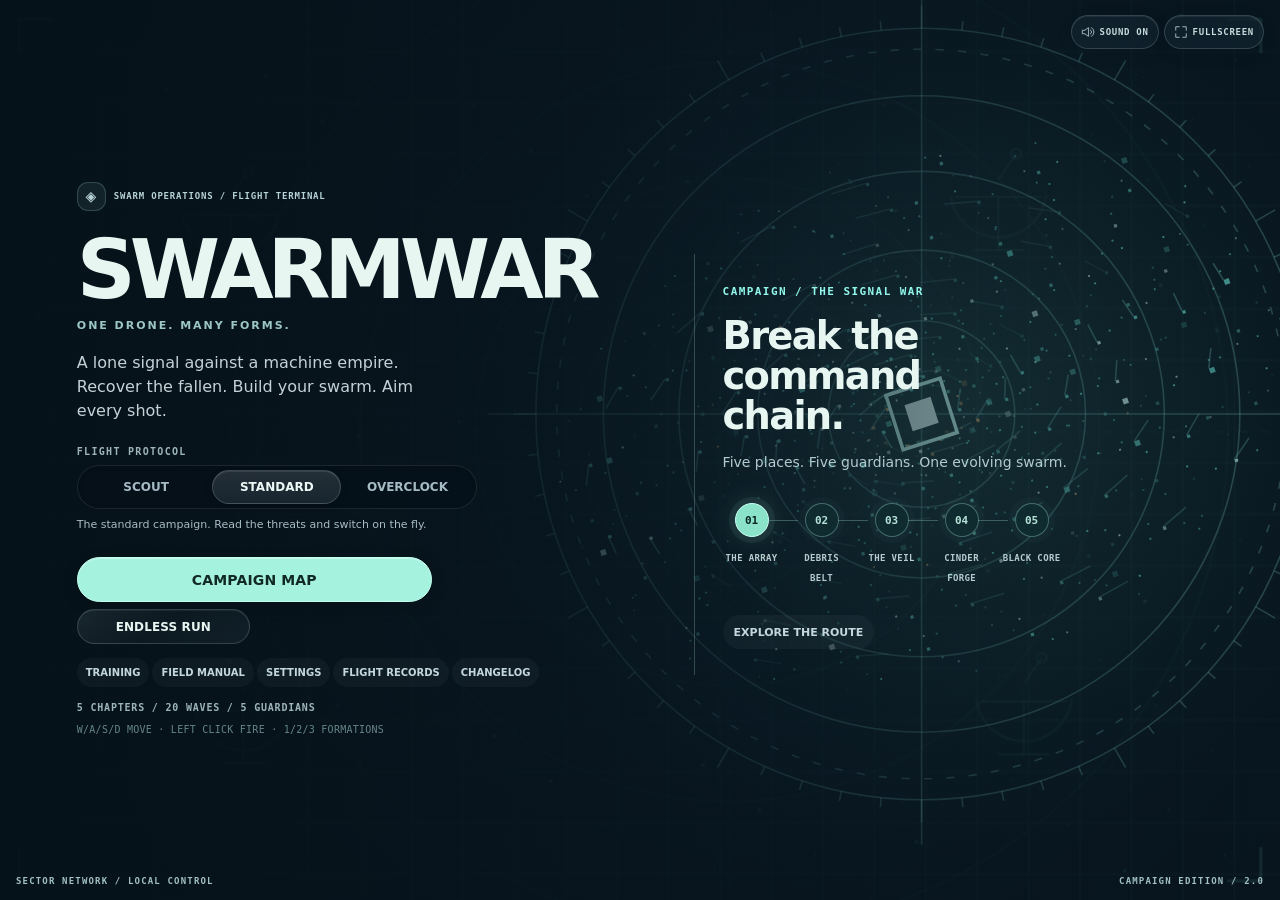
==== docs/index.html @ 571870c6 "Build The Signal War: five chapters, manual weapons, campaign map and changelog" ====
<!doctype html>
<html lang="en">
<head>
<meta charset="utf-8">
<meta name="viewport" content="width=device-width, initial-scale=1, viewport-fit=cover">
<meta name="theme-color" content="#071218">
<title>SWARMWAR</title>
<style>:root{
  color-scheme:dark;--bg:#071218;--paper:#e8f6f2;--muted:#9db5ba;--faint:#65858a;--edge:#79b7bb38;--cyan:#92f8eb;--gold:#ffd487;--salmon:#ff867f;
  --mono:ui-monospace,SFMono-Regular,Consolas,monospace;--sans:system-ui,-apple-system,sans-serif;
  --top:max(15px,env(safe-area-inset-top));--left:max(16px,env(safe-area-inset-left));--right:max(16px,env(safe-area-inset-right));--bottom:max(13px,env(safe-area-inset-bottom));
}
*{box-sizing:border-box}
html,body{width:100%;height:100%;margin:0;overflow:hidden;overscroll-behavior:none;background:var(--bg);color:var(--paper);font-family:var(--sans)}
button{font:inherit;color:inherit;cursor:pointer}
button:disabled{cursor:default}
button:focus-visible{outline:2px solid var(--gold);outline-offset:3px}
[hidden]{display:none!important}
#game{position:fixed;inset:0;isolation:isolate;overflow:hidden;background:var(--bg)}
#game:fullscreen{width:100%;height:100%}
#game:-webkit-full-screen{width:100%;height:100%}
#canvas{position:absolute;inset:0;display:block;width:100%;height:100%;touch-action:none;user-select:none}
#game[data-page="playing"] #canvas{cursor:crosshair}
.hurt{position:absolute;inset:0;pointer-events:none;opacity:0;background:radial-gradient(ellipse at center,#fb626200 43%,#f3414880 100%);mix-blend-mode:screen}
.micro{font:700 10px/1.25 var(--mono);letter-spacing:.13em;text-transform:uppercase}
.utility{position:absolute;z-index:8;right:var(--right);top:var(--top);display:flex;gap:5px}
.icon-button{min-width:34px;min-height:34px;display:flex;align-items:center;justify-content:center;gap:5px;border:1px solid var(--edge);background:#07131eea;padding:0 9px;color:#c7dcdc;font:700 9px/1 var(--mono);letter-spacing:.08em;white-space:nowrap}
.icon-button svg{width:14px;height:14px;flex:none}
.icon-button:hover{color:var(--cyan);border-color:var(--cyan);background:#1c363f}
.icon-button:active{background:#29484d}
.utility-message{position:absolute;z-index:9;top:calc(var(--top) + 43px);right:var(--right);max-width:min(320px,85vw);padding:8px 10px;border:1px solid var(--edge);background:#08161ef5;color:var(--paper);font:11px/1.4 var(--mono)}
.flight{position:absolute;inset:0;z-index:2;pointer-events:none;user-select:none}
.mission{position:absolute;top:var(--top);left:var(--left);padding:10px 15px 11px 11px;background:linear-gradient(120deg,#07131eeb 45%,#07131e95);border-left:2px solid #8ce3dcb3;min-width:186px;max-width:min(290px,64vw)}
.mission .micro{display:flex;align-items:center;gap:8px;color:#bdd5d7;white-space:nowrap}
.separator{width:4px;height:4px;background:#84d9d0;rotate:45deg;display:inline-block}
.mission time{color:var(--cyan);font-variant-numeric:tabular-nums}
.mission strong{display:block;font-size:clamp(14px,1.45vw,21px);letter-spacing:.055em;line-height:1.04;margin:5px 0 8px;font-weight:850}
.wave{display:flex;align-items:center;gap:8px;color:var(--muted);font:700 9px/1 var(--mono);letter-spacing:.08em;white-space:nowrap}
#wavePips{display:flex;gap:3px;align-items:center}
#wavePips i{height:5px;width:12px;background:#45606a}
#wavePips i:last-child{width:6px;height:6px;rotate:45deg;margin-left:2px}
#wavePips .past{background:#60aaa5}
#wavePips .now{background:#b9fff4;box-shadow:0 0 8px #9dffee90}
.hud-panel{background:#08151eef;border:1px solid #8eb7bf40;color:var(--paper)}
.boss{position:absolute;top:var(--top);left:50%;translate:-50% 0;width:min(430px,33vw);padding:8px 10px;border-top:2px solid #f9918dc8}
.boss>div:first-child{display:flex;justify-content:space-between;gap:8px;font:700 10px/1 var(--mono);letter-spacing:.10em;color:#ffc0ae;margin-bottom:7px}
.boss #bossPhase{color:#f798a5;font-size:9px;white-space:nowrap}
.meter{height:4px;background:#223b46;overflow:hidden}
.meter i{display:block;width:100%;height:100%;background:var(--cyan);transform-origin:left center}
.boss .meter i{background:linear-gradient(90deg,#ff9b91,#f85574)}
.tactical{position:absolute;left:50%;translate:-50% 0;top:calc(var(--top) + 49px);display:flex;align-items:center;gap:8px;min-height:32px;max-width:80vw;width:max-content;padding:6px 11px;border-left:2px solid var(--gold);font:11px/1.35 var(--mono);box-shadow:0 4px 16px #06101755}
.tactical .micro{font-size:9px;letter-spacing:.11em;color:var(--gold);white-space:nowrap}
.tactical strong{color:var(--gold);font-size:12px;white-space:nowrap}
.tactical span:last-child{color:#dfebeb}
.tactical.hold{border-left-color:var(--cyan)}
.tactical.hold .micro,.tactical.hold strong{color:var(--cyan)}
.tactical.evade{border-left-color:var(--salmon);background:#2e1621f5}
.tactical.evade .micro,.tactical.evade strong{color:#ffaaa4}
.announcement{position:absolute;left:50%;top:23%;translate:-50% 0;text-align:center;max-width:min(85%,640px);min-width:min(300px,80vw);text-shadow:0 2px 14px #070c16,0 2px 8px #02060a}
.announcement .micro{color:var(--cyan);margin-bottom:5px}
.announcement strong{display:block;font-weight:950;font-size:clamp(22px,4vw,52px);letter-spacing:-.045em;line-height:.93}
.announcement span{display:block;margin-top:8px;color:#d8e7e9;font:12px/1.4 var(--mono)}
.hint{position:absolute;left:50%;bottom:calc(var(--bottom) + 115px);translate:-50% 0;width:max-content;max-width:88vw;padding:6px 10px;border-left:2px solid var(--cyan);color:#d4eceb;font:11px/1.4 var(--mono);text-align:center}
.dock{position:absolute;bottom:var(--bottom);left:50%;translate:-50% 0;width:min(750px,calc(100vw - var(--left) - var(--right)));display:grid;gap:5px}
.readout{display:flex;align-items:center;gap:0;min-height:30px;background:#07141ded;border:1px solid var(--edge);backdrop-filter:blur(6px)}
.hull{flex:1;max-width:260px;padding:5px 10px;min-width:110px}
.hull>div:first-child{display:flex;justify-content:space-between;gap:8px;margin-bottom:3px}
.readout span{color:var(--muted);font:700 9px/1 var(--mono);letter-spacing:.09em}
.readout strong{color:var(--paper);font:700 12px/1 var(--mono);font-variant-numeric:tabular-nums}
.count{display:flex;align-items:center;gap:7px;border-left:1px solid var(--edge);padding:5px 10px}
.count #droneCount{color:var(--cyan)}
.support{margin-left:auto;padding:0 9px;color:#ddfa90;font:700 9px/1.2 var(--mono);letter-spacing:.07em;white-space:nowrap}
.formations{display:grid;grid-template-columns:repeat(4,minmax(0,1fr));gap:4px}
.formation{pointer-events:auto;display:grid;grid-template-columns:24px minmax(0,1fr);grid-template-rows:auto auto;position:relative;min-height:54px;column-gap:6px;padding:6px 7px;background:#0a1923f2;border:1px solid var(--edge);text-align:left;overflow:hidden}
.formation>svg{grid-row:1/3;align-self:center;width:22px;height:22px;color:#95b5b9}
.formation .formation-title{font-size:11px;font-weight:850;letter-spacing:.08em;line-height:1.15;padding-right:19px}
.formation kbd{position:absolute;right:5px;top:5px;border:1px solid currentColor;padding:1px 3px;color:var(--muted);font:700 8px/1 var(--mono)}
.formation .form-status{color:var(--muted);font:700 8px/1.15 var(--mono);letter-spacing:.08em;align-self:center}
.formation:not(:disabled):hover{background:#274044;border-color:#a4cfce}
.formation:not(:disabled):active{background:#34595b}
.formation.active{border-color:#8ff2e0;background:#143332;box-shadow:inset 0 -2px #82e2cd}
.formation.active svg,.formation.active kbd,.formation.active .form-status{color:var(--cyan)}
.formation.recommended,.formation.burst-ready{border-color:#ffcc80;background:#30271e}
.formation.recommended{box-shadow:inset 0 -2px #ffd080}
.formation.recommended svg,.formation.recommended .form-status,.formation.recommended kbd,.formation.burst-ready svg,.formation.burst-ready .form-status{color:var(--gold)}
.formation:disabled:not(.active) svg{opacity:.47}
.formation-charge{position:absolute;bottom:0;left:0;right:0;height:2px;transform-origin:left center;background:var(--gold);opacity:.7}
.screen{position:absolute;inset:0;z-index:4}
.menu{overflow:auto;padding:clamp(62px,12vh,146px) var(--right) max(56px,var(--bottom)) clamp(24px,8vw,130px);background:linear-gradient(90deg,#07131e 0%,#07131ef7 22%,#07131eaa 49%,#07131e00 78%);touch-action:pan-y}
.menu-inner{width:min(680px,94vw)}
.menu-tag{display:flex;align-items:center;gap:8px;color:var(--cyan);margin-bottom:clamp(10px,2.5vh,22px)}
.menu-tag>span:first-child{display:grid;place-items:center;width:29px;height:29px;border:1px solid #8fe4da65;font-size:18px}
.menu-title h1{margin:0 0 8px;font-size:clamp(55px,10.7vw,168px);letter-spacing:-.097em;line-height:.78;font-weight:950;color:var(--paper);text-shadow:0 3px 34px #091c22}
.menu-title p{margin:0;color:var(--cyan);font:850 clamp(11px,1.75vw,22px)/1.2 var(--mono);letter-spacing:.21em}
.menu-brief{margin:clamp(13px,3vh,28px) 0;color:#bfd2d3;font-size:clamp(13px,1.55vw,18px);line-height:1.55;max-width:390px}
.protocol{margin:0 0 clamp(12px,2vh,19px);width:min(400px,100%);color:var(--muted)}
.segmented{display:flex;gap:4px;margin:6px 0}
.segmented button{background:#0b1d28;border:1px solid var(--edge);color:var(--muted);flex:1;min-height:33px;font:700 10px/1 var(--mono);letter-spacing:.055em}
.segmented button[aria-pressed="true"]{color:var(--cyan);border-color:#8ae6d8;background:#143331}
.segmented button:hover{border-color:#8ae6d8}
.protocol p{margin:0;min-height:28px;color:#a8c3c7;font:10px/1.35 var(--mono)}
.menu-main,.menu-links,.actions{display:flex;align-items:center;gap:7px 9px;flex-wrap:wrap}
.button{display:inline-flex;align-items:center;justify-content:center;gap:7px;min-height:41px;padding:0 14px;border:1px solid #80c3ca65;background:#10232d;color:var(--paper);font:850 11px/1.15 var(--mono);letter-spacing:.08em;white-space:nowrap}
.button:hover{background:#23454d;border-color:#9df1e6}
.button:active{background:#315763}
.button.primary{background:var(--gold);border-color:var(--gold);color:#1b1a16;box-shadow:4px 4px 0 #ffcd7844}
.button.primary:hover{background:#ffe4b0}
.button.primary:active{background:#f7bb61;box-shadow:1px 1px 0 #ffcd7844}
.button.primary::after{content:'→';margin-left:8px}
.text-button{padding:6px 3px;border:0;border-bottom:1px solid #729ba050;background:none;color:#bdd3d7;font:800 10px/1.35 var(--mono);letter-spacing:.095em;white-space:nowrap}
.text-button:hover{color:var(--cyan);border-color:var(--cyan)}
.menu-links{margin-top:11px}
.menu-status{margin:clamp(13px,3vh,27px) 0 0;color:var(--muted);font:700 9px/1.2 var(--mono);letter-spacing:.12em}
.menu-credit{position:fixed;bottom:var(--bottom);left:var(--left);right:var(--right);display:flex;justify-content:space-between;gap:8px;color:#a2c1c5;pointer-events:none;font-size:9px}
.modal{display:grid;place-items:center;overflow:auto;padding:calc(var(--top) + 45px) var(--right) var(--bottom) var(--left);background:#061018b8;backdrop-filter:blur(6px);touch-action:pan-y}
.sheet{width:min(630px,100%);max-height:100%;overflow:auto;border:1px solid #79c6c76e;border-top:3px solid var(--cyan);background:linear-gradient(137deg,#142631,#091721 70%);padding:clamp(16px,3vw,33px);box-shadow:0 15px 74px #02070baa}
.sheet.compact{width:min(535px,100%)}
.sheet.wide{width:min(790px,100%)}
.sheet h2{font-size:clamp(26px,5.7vw,63px);line-height:.91;letter-spacing:-.055em;font-weight:950;margin:9px 0 11px}
.sheet p{margin:0 0 16px;color:#bfd4d7;font-size:14px;line-height:1.45}
.sheet .control-help{margin:15px 0 0;color:var(--muted);font:11px/1.5 var(--mono)}
#options .control-help{margin:12px 0 14px}
.kicker{color:var(--cyan)}
.setting-list{display:grid;gap:0}
.setting{display:flex;align-items:center;justify-content:space-between;gap:10px;padding:8px 0;border-bottom:1px solid var(--edge)}
.setting:first-child{border-top:1px solid var(--edge)}
.setting strong{display:block;font-size:13px;margin-bottom:2px}
.setting small{display:block;color:var(--muted);font-size:11px;line-height:1.35}
.toggle{min-width:53px;min-height:31px;border:1px solid var(--edge);background:#0a1923;color:var(--muted);font:800 10px/1 var(--mono);letter-spacing:.10em}
.toggle[aria-pressed="true"]{color:var(--cyan);background:#143332;border-color:#79c9ba}
.toggle:hover{border-color:var(--cyan)}
.upgrade-list{display:grid;grid-template-columns:repeat(3,minmax(0,1fr));gap:8px}
.upgrade{display:flex;flex-direction:column;align-items:flex-start;gap:8px;min-height:149px;min-width:0;background:#122631;border:1px solid #86bdc161;padding:12px;text-align:left}
.upgrade:hover{border-color:var(--gold);background:#29352f}
.upgrade .micro{color:var(--cyan);font-size:9px}
.upgrade strong{font-size:clamp(15px,2.5vw,24px);line-height:1.05;letter-spacing:-.03em}
.upgrade small{font-size:12px;line-height:1.36;color:#c8dcdf}
.upgrade kbd{margin-top:auto;border:1px solid var(--edge);padding:1px 4px;color:var(--gold);font:800 10px/1 var(--mono)}
.result{display:grid;grid-template-columns:repeat(4,minmax(0,1fr));gap:5px;margin:12px 0 17px}
.result>div{padding:8px;background:#0b1c26;border:1px solid var(--edge)}
.result span{display:block;color:var(--muted);font:700 8px/1.15 var(--mono);letter-spacing:.09em}
.result strong{display:block;color:var(--cyan);font:750 clamp(13px,2.7vw,22px)/1 var(--mono);margin-top:4px}
.record-list{display:grid;margin-bottom:15px;gap:3px}
.record-row{display:grid;grid-template-columns:.73fr 1.15fr 1fr;gap:6px;padding:7px 5px;border-bottom:1px solid var(--edge);color:#cce1e4;font:10px/1.35 var(--mono)}
.record-row:first-child{font-weight:800;color:var(--cyan);letter-spacing:.07em}
@media (max-width:920px){.utility .icon-label{display:none}.utility button{padding:0 7px}.tactical{top:calc(var(--top) + 85px)}}
@media (max-width:580px){
  :root{--top:max(7px,env(safe-area-inset-top));--left:max(7px,env(safe-area-inset-left));--right:max(7px,env(safe-area-inset-right));--bottom:max(7px,env(safe-area-inset-bottom))}
  .mission{min-width:130px;padding:6px 6px 7px 7px}.mission .micro{font-size:8px;gap:5px}.mission strong{font-size:14px;margin:3px 0 5px}.wave{font-size:8px;gap:5px}.utility{gap:3px}.icon-button{min-height:33px;min-width:31px}
  .boss{top:calc(var(--top) + 60px);width:70vw;padding:5px 6px}.boss>div:first-child{font-size:8px;margin-bottom:4px}
  .tactical{top:calc(var(--top) + 62px);padding:5px 7px;gap:4px 6px;max-width:94vw;font-size:9px;flex-wrap:wrap;justify-content:center;text-align:center}.boss:not([hidden])+.tactical{top:calc(var(--top) + 94px)}.tactical strong{font-size:10px}
  .formation{display:flex;flex-direction:column;align-items:center;text-align:center;justify-content:center;gap:3px;padding:4px 2px;min-height:55px}.formation>svg{width:15px;height:15px}.formation .formation-title{padding:0;font-size:9px;letter-spacing:.055em}.formation kbd{font-size:7px;right:2px;top:2px;padding:1px 2px}.formation .form-status{font-size:7px}
  .hint{bottom:calc(var(--bottom) + 101px);padding:5px 6px;font-size:10px}.hull{padding:4px 6px;min-width:78px}.count{padding:4px 6px;gap:4px}.readout span,.support{font-size:8px}.support{padding:0 5px}.readout strong{font-size:10px}
  .menu{padding-left:18px;background:linear-gradient(90deg,#07131ef9,#07131ec7 58%,#07131e4d)}.menu-title h1{font-size:clamp(44px,13vw,75px)}.menu-inner{width:min(94%,520px)}.menu-credit{font-size:7px}
  .upgrade-list{grid-template-columns:1fr;gap:5px}.upgrade{min-height:0;display:grid;grid-template-columns:1fr auto;gap:4px 8px;padding:7px 9px}.upgrade strong,.upgrade small{grid-column:1}.upgrade kbd{grid-column:2;grid-row:1/4;align-self:center;margin:0}
  .result{grid-template-columns:repeat(3,minmax(0,1fr))}
}
@media (max-height:530px) and (min-width:581px){
  :root{--top:max(7px,env(safe-area-inset-top));--bottom:max(6px,env(safe-area-inset-bottom))}
  .mission{padding:5px 8px}.mission strong{margin:3px 0 4px;font-size:15px}.dock{width:min(635px,86vw)}.formation{min-height:41px;padding:4px 6px}.hint{bottom:calc(var(--bottom) + 83px)}.announcement{top:27%}.tactical{top:calc(var(--top) + 49px)}
  .menu{padding-top:49px}.menu-tag{margin-bottom:9px}.menu-title h1{font-size:clamp(45px,11vw,97px)}.menu-brief{margin:9px 0;font-size:13px;max-width:420px}.menu-status{margin-top:8px}.protocol{margin-bottom:6px}.protocol p{min-height:15px}.menu-links{margin-top:7px}
}
@media (prefers-reduced-motion:reduce){.icon-button,.button,.text-button{transition:none}}

#draftBack{margin-top:11px}

.checkpoint{color:var(--cyan);border-color:#8ff2e0;background:#143332}.saved-status{margin-top:5px;color:var(--cyan)}

.badges-title{color:var(--cyan);font:850 11px/1.2 var(--mono);letter-spacing:.12em;margin:8px 0 7px}
.badge-list{display:grid;grid-template-columns:repeat(2,minmax(0,1fr));gap:4px;margin-bottom:15px}
.badge{display:grid;grid-template-columns:16px 1fr;align-items:start;gap:2px 6px;padding:6px 7px;border:1px solid var(--edge);background:#0c1b24}
.badge strong{color:#d3e2e2;font-size:11px;line-height:1.2}
.badge small{grid-column:2;color:#9ab6bd;font-size:9px;line-height:1.25}
.badge .mark{color:#63848b;font:11px/1.2 var(--mono)}
.badge.earned-badge{border-color:#d2aa66;background:#2a251b}
.badge.earned-badge .mark,.badge.earned-badge strong,.sheet .earned{color:var(--gold)}
.sheet .earned{font:800 10px/1.5 var(--mono);letter-spacing:.07em}

.chain{color:var(--gold);font:800 10px/1 var(--mono);font-style:normal;min-width:17px}
.quick-controls{margin:5px 0 0;color:var(--faint);font:750 9px/1.2 var(--mono);letter-spacing:.08em}
.sheet .debrief-note{padding:7px 9px;border-left:2px solid var(--gold);color:#e8d6b2;background:#342b226b;font-size:12px}
@media(min-width:1800px){
  .mission{min-width:228px}.mission .micro,.wave{font-size:11px}.tactical{font-size:13px;min-height:37px}.tactical strong{font-size:14px}
  .dock{width:min(870px,56vw)}.formation{min-height:63px}.formation .formation-title{font-size:13px}.formation .form-status{font-size:9px}
  .readout{min-height:36px}.readout span{font-size:10px}.readout strong{font-size:14px}
}
@media(pointer:coarse){.quick-controls{display:none}}
@media(max-width:355px){.support{display:none}.count{padding-inline:5px}.formation .formation-title{font-size:8px}}

.wave-track{height:2px;background:#24444b;margin-top:7px}.wave-track i{display:block;height:100%;width:100%;background:#82e3d0;transform-origin:left center}
.manual-tabs{max-width:435px;margin:0 0 10px}
.manual-list{display:grid;grid-template-columns:repeat(2,minmax(0,1fr));gap:5px;margin:0 0 14px}
.manual-card{display:grid;grid-template-columns:32px minmax(0,1fr);gap:3px 7px;padding:9px;background:#0b1b24;border:1px solid var(--edge)}
.manual-card svg{grid-row:1/3;width:28px;height:28px;align-self:start;color:var(--cyan)}
.manual-card strong{color:#e4f1ed;font-size:12px;line-height:1.15}
.manual-card p{grid-column:2;color:#aebfc5;font-size:11px;margin:0;line-height:1.42}
.manual-card kbd{color:var(--gold);margin-left:5px;font:800 9px/1 var(--mono)}
@media(max-width:460px){.manual-list{grid-template-columns:1fr}.manual-card{padding:6px 7px}}

.binding-list{display:grid;grid-template-columns:repeat(2,minmax(0,1fr));gap:5px;margin-bottom:9px}
.binding{display:flex;align-items:center;justify-content:space-between;gap:8px;padding:6px 7px;border:1px solid var(--edge);background:#0b1a23}
.binding span{font-size:11px;font-weight:700;color:#c3d6da}
.binding button{min-height:30px;min-width:34px;padding:2px 4px;background:#143332;border:1px solid #81dbcd87;color:var(--cyan);font:800 9px/1 var(--mono)}
.binding button:hover,.binding button.listening{border-color:var(--gold);color:var(--gold)}
.binding-status{min-height:29px;color:var(--gold);font:11px/1.4 var(--mono);margin:0 0 7px}
.sheet p.key-help{font-size:12px;margin-bottom:8px}

.sheet .rush-record{color:#b9d5d6;font:10px/1.4 var(--mono);margin:0 0 13px}

/* Combat chrome stays at the edges; the field is the primary view. */
#game[data-page="playing"] .utility{gap:3px}
#game[data-page="playing"] .utility .icon-label,#game[data-page="playing"] #sound{display:none}
#game[data-page="playing"] .icon-button{min-height:29px;min-width:29px;padding:0 6px;background:#07131e80;border-color:#79b7bb29}
.flight .mission{display:flex;align-items:center;gap:9px;min-width:0;max-width:calc(100vw - 110px);padding:0;border:0;background:none}
.flight .mission strong,.flight #operation,.flight .separator,.flight .wave-track{display:none}
.flight .mission .micro{font-size:10px;color:#bfd9d8}
.flight .wave{font-size:9px;letter-spacing:.06em}
.flight .readout{position:absolute;left:var(--left);top:calc(var(--top) + 23px);min-height:0;gap:7px;padding:0;border:0;background:none;backdrop-filter:none}
.flight .hull{min-width:96px;max-width:96px;padding:0}
.flight .hull>div:first-child{gap:7px;margin-bottom:3px}
.flight .hull .meter{height:3px}
.flight .readout span{font-size:8px}
.flight .readout strong{font-size:10px}
.flight .count{padding:0;border:0;gap:5px}
.flight .score,.flight .support{display:none}
.flight .dock{width:min(420px,calc(100vw - 20px));gap:0}
.flight .formations{gap:4px}
.flight .formation{min-height:33px;display:flex;flex-direction:row;align-items:center;justify-content:center;gap:5px;padding:5px 6px;border-color:#79b7bb42;background:#081720a8;box-shadow:none}
.flight .formation>svg{width:16px;height:16px;flex:none}
.flight .formation .formation-title{font-size:10px;letter-spacing:.025em;line-height:1;padding:0}
.flight .formation kbd{position:static;padding:0;border:0;font-size:9px;line-height:1;color:#abc8c6}
.flight .formation .form-status{position:absolute;width:1px;height:1px;padding:0;overflow:hidden;clip-path:inset(50%);white-space:nowrap}
.flight .formation.active{border-color:#a5ffee;background:#153a36b8}
.flight .formation.recommended{border-color:var(--gold);background:#35291cc2}
.flight .boss{top:var(--top);width:min(270px,30vw);padding:5px 7px;background:#09131c9e}
.flight .boss>div:first-child{font-size:9px;margin-bottom:4px}
.flight .boss #bossPhase{display:none}
.flight .tactical{top:auto;bottom:calc(var(--bottom) + 43px);min-height:25px;max-width:92vw;padding:4px 7px;gap:6px;flex-wrap:nowrap;font-size:10px;background:#08151ed9}
.flight .tactical .micro{display:none}
.flight .tactical strong{font-size:10px}
.flight .tactical span:last-child{overflow:hidden;text-overflow:ellipsis;white-space:nowrap}
.flight .tactical.hold{display:none}
.flight .announcement{top:calc(var(--top) + 65px);min-width:0;width:max-content;max-width:86vw}
.flight .announcement .micro{font-size:9px;margin-bottom:3px}
.flight .announcement strong{font-size:clamp(17px,2vw,24px);letter-spacing:.015em}
.flight .announcement span{font-size:11px;margin-top:5px;max-width:360px}
.flight .hint{bottom:calc(var(--bottom) + 43px);padding:4px 7px;font-size:10px;background:#08151ed9;max-width:92vw}
@media(max-width:580px){
  .flight .formation{min-height:39px;padding:4px 3px;gap:4px}
  .flight .formation .formation-title{font-size:9px}
  .flight .formation>svg{width:13px;height:13px}
  .flight .formation kbd{font-size:8px}
  .flight .boss{top:calc(var(--top) + 23px);left:auto;right:var(--right);translate:0 0;width:40vw}
  .flight .boss>div:first-child{font-size:8px}
  .flight .tactical,.flight .hint{bottom:calc(var(--bottom) + 48px)}
}
@media(pointer:coarse){.flight .formation{min-height:44px}.flight .tactical,.flight .hint{bottom:calc(var(--bottom) + 52px)}}

.count #fabrication{display:block;font:9px var(--mono);letter-spacing:.04em;color:var(--dim);margin-top:1px}
.build-summary{color:var(--cyan);line-height:1.7;max-width:760px;font-size:10px}
.mission .wave{max-width:360px}

#rerollDraft{font-size:10px;padding:9px 12px;margin-top:9px;margin-right:12px}

/* iOS-inspired treatment of the existing game controls. All geometry remains local. */
:root{--glass:linear-gradient(145deg,#c6e2ed19,#c3dbe909 48%,#9fc2d412);--glass-edge:#d0eaf32e}
.icon-button,.utility-message,.button,.text-button,.flight .formation,.flight .tactical,.flight .hint{border-radius:999px}
.icon-button{border-color:var(--glass-edge);background:#1828338f;backdrop-filter:blur(20px) saturate(1.5);box-shadow:inset 0 1px #ffffff12,0 4px 18px #00000014}
.menu-inner{padding:30px 32px;width:min(640px,94vw);border:1px solid var(--glass-edge);border-radius:34px;background:linear-gradient(140deg,#1c303ec9,#101e2b9e);backdrop-filter:blur(28px) saturate(1.3);box-shadow:inset 0 1px #ffffff16,0 24px 70px #00000027}
.menu-tag{font-size:9px;letter-spacing:.09em;margin-bottom:25px;color:#b7d3d8}
.menu-tag>span:first-child{border-radius:11px;background:#b5fff012;border-color:#b5fff02e}
.menu-title h1{font-size:clamp(44px,7.1vw,91px);letter-spacing:-.075em;font-weight:850;line-height:.95;text-shadow:none}
.menu-title p{font:600 11px/1.5 var(--sans);letter-spacing:.18em;margin-top:9px;color:#9cc7c5}
.menu-brief{font-size:15px;line-height:1.5;margin:21px 0;color:#c4d2d8;max-width:405px}
.segmented{padding:4px;gap:2px;border:1px solid #e2eff018;border-radius:999px;background:#060e186e;box-shadow:inset 0 1px 4px #00000022}
.segmented button{min-height:34px;border-radius:999px;border:1px solid transparent;background:transparent;font:600 12px var(--sans);letter-spacing:0;color:#a6bbc5}
.segmented button[aria-pressed="true"]{background:linear-gradient(#daeaf225,#c1d9e91a);color:#edf7f6;border-color:#d5eef52e;box-shadow:inset 0 1px #ffffff17,0 2px 7px #00000030}
.protocol p{font:11px/1.5 var(--sans);color:#a8bcc4;margin-top:8px}
.button{font:650 12px var(--sans);letter-spacing:.01em;min-height:43px;border-color:var(--glass-edge);background:var(--glass);box-shadow:inset 0 1px #ffffff10;transition:background .15s,transform .15s}
.button:hover{background:#d5edf327;border-color:#e4faff65}
.button.primary,.button.checkpoint{background:#a5f2df;border-color:#c2ffef;color:#102923;box-shadow:inset 0 1px #ffffff59,0 4px 16px #020a122b}
.button.primary:hover,.button.checkpoint:hover{background:#c7fff0}
.button.primary:active{background:#8ad4c1;box-shadow:inset 0 1px #ffffff19;transform:scale(.98)}
.text-button{border:0;font:600 11px var(--sans);letter-spacing:0;min-height:34px;padding:7px 11px;color:#c4d7dd;background:#d4edee09}
.text-button:hover{background:#d7e7ef1a;color:#edfffb}
.menu-links{gap:4px;margin-top:14px}.menu-status{font-size:8px;letter-spacing:.08em;margin-top:22px}.quick-controls{font-size:8px;font-weight:500;letter-spacing:.025em;margin-top:8px}
.modal{background:#03091275;backdrop-filter:blur(9px) saturate(.85)}
.sheet{border:1px solid #d1e9f43b;border-radius:30px;background:linear-gradient(143deg,#263d4ae6,#122331e8 62%,#172737eb);backdrop-filter:blur(32px) saturate(1.4);box-shadow:inset 0 1px #ffffff18,0 25px 85px #00000050;padding:29px}
.sheet::before{content:'';display:block;width:34px;height:4px;border-radius:99px;background:#d9ecf137;margin:-13px auto 20px}
.sheet h2{font-size:clamp(26px,4vw,40px);font-weight:760;line-height:1.06;letter-spacing:-.045em;margin:12px 0}
.sheet p{color:#bdcdd4;font-size:13px;line-height:1.5}
.sheet .kicker{font:600 10px var(--sans);letter-spacing:.08em;color:#a4c5cd}
.setting-list{border:1px solid #ddf0f017;border-radius:19px;background:#e5f1ff06;overflow:hidden;padding:0 14px;margin:19px 0}
.setting,.setting:first-child{padding:13px 0;border-top:0;border-bottom:1px solid #d8e9f017}.setting:last-child{border-bottom:0}
.setting strong{font-size:14px;font-weight:600;margin-bottom:3px}.setting small{font-size:11px;max-width:310px;color:#a7bec9}
.toggle{position:relative;flex:none;min-width:49px;min-height:29px;border:1px solid #eef7ff16;border-radius:99px;background:#7489974a;font-size:0;box-shadow:inset 0 1px 4px #0000001a}
.toggle::after{content:'';position:absolute;width:23px;height:23px;border-radius:50%;left:2px;top:2px;background:#f1f7fa;box-shadow:0 2px 4px #00000035;transition:transform .18s}
.toggle[aria-pressed="true"]{background:#74ceb5;border-color:#b5ffde38}.toggle[aria-pressed="true"]::after{transform:translateX(20px)}
.upgrade-list{gap:10px;margin:20px 0 12px}
.upgrade{border-radius:21px;border-color:#dbedf432;background:linear-gradient(145deg,#daeaf117,#bed9ee07);padding:17px;gap:11px;min-height:210px;box-shadow:inset 0 1px #ffffff0b;transition:background .15s,transform .15s}
.upgrade:hover{background:#c2ffe51a;border-color:#9df5d885;transform:translateY(-2px)}
.upgrade strong{font-size:23px;line-height:1.08;letter-spacing:-.035em;font-weight:720}.upgrade small{font-size:12px;line-height:1.5;color:#bacfd8}
.upgrade .micro{font-size:9px;letter-spacing:.04em;font-weight:550;color:#9cd1c7}
.upgrade kbd{border-radius:99px;padding:5px 9px;font:650 10px var(--sans);letter-spacing:0;color:#c0f6e5;background:#a6ffdb0b;border-color:#a6ffdb28}
.upgrade .module-icon{display:grid;place-items:center;width:38px;height:38px;border-radius:13px;background:#aaf6e010;color:#b4f7e9;border:1px solid #d0ffef1c}
.upgrade .module-icon svg{width:26px;height:26px}
.sheet .build-summary{font:11px/1.7 var(--sans);letter-spacing:0;text-transform:none;color:#94b5c1}
.result>div,.badge,.binding{border-radius:13px;border-color:#d7eff31a;background:#d7eff307}
.record-row{border-color:#d9e8ec18}.binding button{border-radius:9px}.meter,.meter i{border-radius:99px}
.flight .dock{padding:4px;border:1px solid #d8f3f32c;border-radius:999px;background:#12233080;backdrop-filter:blur(22px) saturate(1.5);box-shadow:inset 0 1px #ffffff14,0 5px 20px #00000020}
.flight .formation{border:1px solid transparent;background:transparent;min-height:33px;padding:5px 7px;transition:background .12s}
.flight .formation.active{background:linear-gradient(#aaffdf31,#9ff9df1b);border-color:#b9ffe140;box-shadow:inset 0 1px #ffffff18}
.flight .formation.recommended{border-color:#ffdd9160;background:#c0913d29}
.flight .tactical,.flight .hint{background:#172733c9;border:1px solid #c2dce72d;backdrop-filter:blur(18px);padding:6px 10px;bottom:calc(var(--bottom) + 53px)}
.flight .tactical.evade{border-color:#ff9f9373;background:#40252ad9}
.flight .boss{border-radius:13px;border:1px solid #ffb4af34;background:#281e2b9e}
.flight .mission .micro{flex:none}.flight .wave{min-width:0}.flight #objective{overflow:hidden;text-overflow:ellipsis;white-space:nowrap}
.count #fabrication{font-size:8px;color:var(--muted);margin:0}
@media(max-width:580px){
 .menu{padding:55px 12px 28px}.menu-inner{padding:24px 20px;width:100%;border-radius:28px}.menu-tag{margin-bottom:20px;font-size:8px}.menu-title h1{font-size:clamp(40px,11vw,62px)}.menu-brief{font-size:13px;margin:17px 0}.menu-main{gap:7px}.menu-main .button{font-size:11px;padding:0 12px}.menu-status{margin-top:17px}.quick-controls{font-size:7px}.menu-links .text-button{padding:5px 8px;font-size:10px}
 .sheet{border-radius:26px;padding:22px 19px}.sheet h2{font-size:29px}.upgrade-list{margin:15px 0 10px}.upgrade{min-height:0;padding:13px;grid-template-columns:36px 1fr auto;gap:4px 10px}.upgrade .module-icon{grid-column:1;grid-row:1/4;width:33px;height:33px;border-radius:11px;align-self:center}.upgrade .module-icon svg{width:22px;height:22px}.upgrade .micro,.upgrade strong,.upgrade small{grid-column:2}.upgrade strong{font-size:19px}.upgrade small{font-size:11px}.upgrade kbd{grid-column:3;grid-row:1/4;padding:5px 7px;font-size:8px}.sheet .build-summary{font-size:10px}
 .flight .dock{width:min(410px,calc(100vw - 14px))}.flight .formation{min-height:37px;padding:4px 3px}.flight .tactical,.flight .hint{bottom:calc(var(--bottom) + 57px)}
}
@media(max-height:600px){.menu-inner{padding:19px 25px}.menu-tag{margin-bottom:12px}.menu-title h1{font-size:60px}.menu-brief{margin:12px 0;font-size:13px}.menu-status{margin-top:12px}.menu-links{margin-top:8px}.sheet{padding:23px}.sheet h2{font-size:30px}.upgrade{min-height:170px;padding:13px;gap:7px}.upgrade .module-icon{width:30px;height:30px}}
@media(prefers-reduced-motion:reduce){.upgrade,.button,.toggle::after{transition:none}.upgrade:hover{transform:none}}

#draftTitle:focus{outline:none}
.flight .formation{white-space:nowrap}

.menu{display:flex;flex-direction:column;align-items:flex-start;justify-content:safe center;padding-top:56px;padding-bottom:38px}
@media(max-width:580px){.menu{padding-top:55px;padding-bottom:28px}}

/* Campaign edition: fullscreen chart and compact, legible flight controls. */
.button.primary::after{content:none}
.menu{display:grid;grid-template-columns:minmax(390px,540px) minmax(300px,1fr);gap:clamp(30px,6vw,100px);align-items:center;padding:65px clamp(24px,6vw,100px) 45px;background:linear-gradient(90deg,#061219ef,#07131eaa 58%,#07131e40)}
.menu-inner{width:100%;border:0;border-radius:0;padding:0;background:none;backdrop-filter:none;box-shadow:none}
.menu-title h1{font-size:clamp(52px,7.1vw,102px);font-weight:900}.menu-tag{margin-bottom:25px}.menu-brief{max-width:370px;font-size:16px}
.menu-main #campaign{min-width:220px;min-height:49px;font-size:14px}.menu-main{max-width:450px}.menu-links{max-width:460px;gap:6px}.menu-status,.quick-controls{font-size:10px;line-height:1.5}
.campaign-teaser{max-width:470px;align-self:center;padding:26px 0 26px 28px;border-left:1px solid #bcf4e739}.campaign-teaser>.micro{font-size:11px;color:var(--cyan)}.campaign-teaser h2{font-size:clamp(27px,3vw,44px);letter-spacing:-.045em;margin:17px 0 12px;max-width:330px;line-height:1.05}.campaign-teaser p{color:#b2cbd0;font-size:14px;line-height:1.6}
.mini-route{display:flex;gap:12px;align-items:flex-start;margin:30px 0}.mini-route .route-node{position:static;translate:0;width:58px;flex:none}.mini-route .node-name{font-size:9px;line-height:1.5}.mini-route .node-mark{width:34px;height:34px;font-size:11px}.mini-route .route-node::after{content:'';position:absolute;height:1px;width:30px;left:45px;top:17px;background:#80b6ad65}.mini-route .route-node:last-child::after{display:none}
.map-screen{overflow:auto;padding:65px clamp(20px,5vw,80px) 30px;background:linear-gradient(135deg,#07151bef,#08131eed);touch-action:pan-y}.map-header{display:flex;justify-content:space-between;align-items:center;gap:20px;max-width:1250px;margin:auto}.map-header h2{font-size:clamp(28px,4vw,52px);letter-spacing:-.055em;line-height:1;margin:12px 0 20px}.map-header .micro{font-size:11px;color:var(--cyan)}.map-layout{display:grid;grid-template-columns:minmax(360px,1.35fr) minmax(300px,1fr);gap:35px;max-width:1250px;margin:0 auto;align-items:center}.route-chart{position:relative;aspect-ratio:600/460;min-width:0;background:radial-gradient(ellipse at center,#71c6ba0c,transparent 66%)}.route-chart>svg{position:absolute;width:100%;height:100%;fill:none;stroke:#87d3c052;stroke-width:1;stroke-dasharray:5 7}.route-node{position:absolute;translate:-50% -50%;border:0;background:none;color:#b6cdd0;padding:0;width:115px;text-align:center;cursor:pointer}.node-mark{display:grid;place-items:center;width:50px;height:50px;border:1px solid #a8f3e455;border-radius:50%;background:#102b30;color:#b6e2d9;margin:0 auto 9px;font:600 14px var(--mono);box-shadow:0 0 0 6px #9cebdd06;transition:background .15s,border-color .15s}.node-name{font:600 11px/1.4 var(--mono);letter-spacing:.04em}.route-node:hover .node-mark,.route-node.selected .node-mark{background:#8ae2c9;border-color:#c9fff1;color:#0a2421;box-shadow:0 0 0 6px #aaffdc12,0 0 30px #94f5d62b}.route-node.completed .node-mark{border-style:dashed}.route-node.completed .node-name{color:#a2f4cd}.map-legend{position:absolute;bottom:0;left:0;color:#83a6ab;font:11px/1.6 var(--mono)}
.chapter-intel{padding:23px 0 23px 26px;border-left:1px solid #9bf0d548}.chapter-intel>.micro{color:#9ce4d5;font-size:11px}.chapter-intel h3{font-size:clamp(26px,3vw,39px);letter-spacing:-.04em;margin:12px 0}.chapter-intel>p{font-size:14px;color:#acc3c9;line-height:1.55;margin:12px 0}.chapter-rules{font-size:13px;line-height:1.65;color:#e0eee9;border-top:1px solid #d1f6ec1c;padding-top:14px}.chapter-phases{list-style:none;padding:0;margin:19px 0;font:11px/1.75 var(--mono);color:#9ab4bd}.chapter-phases li{padding:4px 0;border-bottom:1px solid #b8f5ea12}.chapter-phases li:last-child{color:#ffbeae}#mapStatus{font-size:12px;color:#8caab2}.chapter-intel .actions{margin-top:19px}.chapter-intel .button:disabled{opacity:.4}.release-list article{padding:0 0 20px;margin:0 0 22px;border-bottom:1px solid #d1f1ed25}.release-list h3{font-size:23px;letter-spacing:-.03em;margin:22px 0 5px}.release-list article>span{color:var(--cyan);font:11px var(--mono)}.release-list ul{padding-left:18px;color:#bdd0d6;font-size:14px;line-height:1.65}.release-list li{margin:9px 0}
.flight .dock{width:min(510px,calc(100vw - 20px));border-radius:23px;padding:4px}.flight .formation{display:grid;grid-template-columns:16px 1fr auto;grid-template-rows:16px 11px;gap:1px 4px;min-height:42px;border-radius:18px;padding:5px 8px}.flight .formation>svg{grid-row:1;grid-column:1;width:14px;height:14px}.flight .formation-title{grid-column:2;grid-row:1}.flight .formation kbd{grid-row:1;grid-column:3;font-size:8px}.flight .formation .form-status{position:static;width:auto;height:auto;clip-path:none;overflow:hidden;grid-column:1/4;grid-row:2;font-size:8px;line-height:1.1;text-align:center}.flight .formation.locked{opacity:.5}.flight .formation.active .form-status{color:#b5ffe8}.flight .formation.recommended .form-status{color:var(--gold)}.flight .hint,.flight .tactical{bottom:calc(var(--bottom) + 66px)}
.flight .mission{max-width:calc(100vw - 100px);gap:9px;flex-wrap:wrap;row-gap:3px}.flight .mission strong{display:block;font:600 10px/1 var(--mono);letter-spacing:.05em;order:2;margin:0;color:#8fb5b9}.flight .wave{font-size:10px}.flight .readout strong{font-size:12px}.flight .hull{min-width:108px;max-width:108px}.flight .readout{top:calc(var(--top) + 29px)}
#game[data-hull="critical"] #hullNumber{color:#ffab94}#game[data-hull="critical"] .hull .meter{height:4px;background:#613831}.death-cause{font:600 13px/1.5 var(--mono)!important;color:#ffc398!important;padding:9px 12px;border-left:2px solid #ffb58f;background:#ffb58f0a}.debrief-note{font-size:14px!important}.result>div:first-child,.result>div:nth-child(2){background:#bbffee0d}.upgrade .upgrade-effect{font:650 13px/1.5 var(--sans);font-style:normal;color:#e8f7ed}.upgrade small:empty{display:none}.upgrade small{color:#93b1be}.upgrade .module-icon{width:29px;height:29px}.upgrade{min-height:220px}.upgrade .upgrade-effect{flex:1}.sheet .control-help{font-size:12px;line-height:1.6}
@media(max-width:900px){.menu{grid-template-columns:1fr;max-width:none;padding:64px 30px 45px}.menu-inner{max-width:560px}.campaign-teaser{display:none}.map-layout{grid-template-columns:1fr 1fr;gap:15px}.route-chart{min-width:0}.chapter-intel{padding-left:17px}.map-screen{padding-left:20px;padding-right:20px}.node-name{font-size:10px}.node-mark{width:40px;height:40px}.route-node{width:90px}.map-legend{display:none}}
@media(max-width:620px){.map-layout{grid-template-columns:1fr}.route-chart{width:100%;max-width:550px;aspect-ratio:600/330;margin-top:20px}.route-chart>svg{display:none}.route-node{width:72px}.node-name{font-size:9px}.node-mark{width:32px;height:32px;font-size:10px;margin-bottom:5px}.chapter-intel{border-left:0;border-top:1px solid #a6ebd83b;padding:23px 0}.map-header h2{font-size:28px}.map-header .button{min-height:36px}.map-screen{padding-top:62px}.chapter-phases{font-size:12px}.flight .formation{grid-template-columns:12px 1fr auto;padding:5px 3px;gap:1px 2px}.flight .formation .formation-title{font-size:9px}.flight .formation .form-status{font-size:7px}.flight .formation>svg{width:11px}.flight .formation kbd{font-size:7px}.flight .mission strong{display:none}.flight .wave{font-size:8px}.flight .readout{top:calc(var(--top) + 23px)}.flight .readout strong{font-size:11px}.flight .hull{min-width:104px;max-width:104px}.flight .tactical,.flight .hint{bottom:calc(var(--bottom) + 66px)}.upgrade .upgrade-effect{grid-column:2;font-size:12px}.upgrade small{grid-column:2}.menu-brief{font-size:15px}.menu-title h1{font-size:clamp(44px,12vw,73px)}.quick-controls{font-size:9px}}
@media(max-height:620px) and (min-width:901px){.menu{padding-top:55px;padding-bottom:30px}.menu-tag{margin-bottom:13px}.menu-brief{margin:14px 0}.menu-title h1{font-size:68px}.menu-status{margin-top:12px}.campaign-teaser{padding-top:15px;padding-bottom:15px}.map-screen{padding-top:55px}.map-header h2{font-size:35px;margin:9px 0}.chapter-intel{padding-top:8px;padding-bottom:8px}.chapter-intel h3{font-size:28px;margin:7px 0}.chapter-intel>p{font-size:12px;margin:7px 0}.chapter-phases{margin:11px 0}.chapter-phases li{padding:2px 0}.chapter-rules{font-size:12px}.chapter-intel .actions{margin-top:10px}}
@media(min-width:901px){.menu{padding-top:55px;padding-bottom:36px}.menu-tag{margin-bottom:20px}.menu-title h1{font-size:clamp(56px,6.4vw,88px)}.menu-brief{margin:17px 0}.menu-main{display:grid;grid-template-columns:1fr 1fr;max-width:355px}.menu-main #campaign,.menu-main #continueRun{grid-column:1/3}.menu-main .button{min-height:35px}.menu-main #campaign{min-height:45px}.menu-main #rush[hidden]+#continueRun[hidden]{display:none}.menu-links{gap:3px;max-width:510px}.menu-links .text-button{font-size:10px;padding:6px 9px;min-height:29px}.menu-status{margin:13px 0 0}.quick-controls{margin-top:7px}.campaign-teaser{margin-top:10px}.menu .protocol{margin-bottom:12px}}
@media(min-width:901px) and (min-height:621px){.map-screen{padding-top:55px;padding-bottom:20px}.map-header h2{font-size:clamp(32px,3.7vw,46px);margin:8px 0 14px}.chapter-intel{padding-top:16px;padding-bottom:16px}.chapter-intel>p{font-size:13px;margin:10px 0}.chapter-phases{margin:14px 0}.chapter-phases li{padding:3px 0}}

#game[data-page="playing"][data-hud="clear"] .mission,#game[data-page="playing"][data-hud="clear"] .readout{opacity:.12}

#game[data-page="playing"][data-utility="clear"] .utility{opacity:.12}#game[data-page="playing"][data-utility="clear"] .utility:hover,#game[data-page="playing"][data-utility="clear"] .utility:focus-within{opacity:1}
</style>
</head>
<body>
<main id="game">
  <canvas id="canvas" aria-hidden="true"></canvas>
  <div id="hurt" class="hurt" aria-hidden="true"></div>

  <div class="utility">
    <button type="button" id="sound" class="icon-button" data-t="soundOn"></button>
    <button type="button" id="fullscreen" class="icon-button" data-t="fullscreen"></button>
    <button type="button" id="pause" class="icon-button" data-t="pause" hidden></button>
  </div>

  <section id="flight" class="flight" aria-label="Flight instruments" hidden>
    <div class="mission">
      <div class="micro"><span id="operation"></span><span class="separator"></span><time id="clock">00:00</time></div>
      <strong id="sectorName"></strong>
      <div class="wave"><span id="wavePips"><i></i><i></i><i></i><i></i><i></i></span><span id="objective"></span></div>
      <div class="wave-track" id="waveTrack" aria-hidden="true"><i id="waveFill"></i></div>
    </div>
    <div class="boss hud-panel" id="boss" hidden>
      <div><span id="bossName"></span><span id="bossPhase"></span></div>
      <div class="meter"><i id="bossFill"></i></div>
    </div>
    <div id="tactical" class="tactical hud-panel" role="status" hidden>
      <span id="tacticalLabel" class="micro"></span>
      <strong id="tacticalOrder"></strong><span id="tacticalReason"></span>
    </div>
    <div class="announcement" id="announcement" hidden>
      <div id="announceLabel" class="micro"></div><strong id="announceTitle"></strong><span id="announceBody"></span>
    </div>
    <div id="hint" class="hint hud-panel" role="status" hidden></div>

    <div class="readout">
        <div class="hull"><div><span data-t="hull"></span><strong id="hullNumber"></strong></div><div class="meter"><i id="hullFill"></i></div></div>
        <div class="count"><span data-t="drones"></span><strong id="droneCount">001</strong><small id="fabrication"></small></div>
        <div class="count score"><span data-t="score"></span><strong id="score">000000</strong><i class="chain" id="chain" hidden></i></div>
        <div id="support" class="support" hidden></div>
    </div>
    <section class="dock">
      <div id="formations" class="formations" aria-label="Formation commands"></div>
    </section>
  </section>

  <section id="menu" class="screen menu" aria-labelledby="gameTitle">
    <div class="menu-inner">
      <div class="menu-tag micro"><span aria-hidden="true">◈</span><span data-t="menuTag"></span></div>
      <div class="menu-title">
        <h1 id="gameTitle" data-t="title"></h1>
        <p data-t="tagline"></p>
      </div>
      <p class="menu-brief" data-t="brief"></p>
      <div class="protocol" aria-labelledby="protocolLabel"><span id="protocolLabel" class="micro" data-t="protocol"></span><div id="protocols" class="segmented"></div><p id="protocolNote"></p></div>
      <div class="menu-main">
        <button type="button" id="campaign" class="button primary" data-t="campaignAction"></button>
        <button type="button" id="endless" class="button" data-t="endlessAction"></button>
        <button type="button" id="rush" class="button" data-t="rushAction" hidden></button>
        <button type="button" id="continueRun" class="button checkpoint" hidden></button>
      </div>
      <div class="menu-links">
        <button type="button" id="training" class="text-button" data-t="trainingAction"></button>
        <button type="button" id="manual" class="text-button" data-t="manual"></button>
        <button type="button" id="settings" class="text-button" data-t="settings"></button>
        <button type="button" id="records" class="text-button" data-t="records"></button>
        <button type="button" id="changelog" class="text-button" data-t="changelog"></button>
      </div>
      <p class="menu-status" id="menuStatus"></p>
      <p class="quick-controls" id="quickControls"></p>
      <p class="menu-status saved-status" id="savedStatus" hidden></p>
    </div>
    <aside class="campaign-teaser"><span class="micro" data-t="campaignRoute"></span><h2 data-t="routeTitle"></h2><p data-t="routeTeaser"></p><div id="menuRoute" class="mini-route"></div><button id="viewMap" class="text-button" type="button" data-t="viewMap"></button></aside>
    <div class="menu-credit micro"><span data-t="menuCredit"></span><span data-t="menuBuild"></span></div>
  </section>

  <section id="mapMenu" class="screen map-screen" aria-labelledby="mapTitle" hidden>
    <header class="map-header"><div><span class="micro" data-t="campaignRoute"></span><h2 id="mapTitle" data-t="routeTitle"></h2></div><button id="mapBack" class="button" type="button" data-t="back"></button></header>
    <div class="map-layout"><div class="route-chart"><svg viewBox="0 0 600 460" aria-hidden="true"><path d="M80 350 L185 150 L300 285 L405 95 L525 215"/></svg><div id="mapNodes"></div><div class="map-legend" data-t="routeLegend"></div></div>
      <article class="chapter-intel"><span id="chapterIndex" class="micro"></span><h3 id="chapterTitle"></h3><p id="chapterBrief"></p><div id="chapterRules" class="chapter-rules"></div><ol id="chapterPhases" class="chapter-phases"></ol><p id="mapStatus" role="status"></p><div class="actions"><button id="mapDeploy" class="button primary" type="button"></button><button id="mapPractice" class="button" type="button" data-t="practiceChapter"></button></div></article></div>
  </section>
  <section id="changelogMenu" class="screen modal" aria-labelledby="changelogTitle" hidden><div class="sheet wide"><span class="micro kicker" data-t="releaseChannel"></span><h2 id="changelogTitle" data-t="changelog"></h2><div id="releaseList" class="release-list"></div><button id="changelogBack" class="button primary" type="button" data-t="back"></button></div></section>

  <section id="pauseMenu" class="screen modal" aria-labelledby="pauseTitle" hidden>
    <div class="sheet compact">
      <span class="micro kicker" data-t="pauseTag"></span>
      <h2 id="pauseTitle" data-t="pauseTitle"></h2>
      <p id="pauseInfo"></p>
      <div class="actions">
        <button type="button" id="resume" class="button primary" data-t="resume"></button>
        <button type="button" id="pauseSettings" class="button" data-t="settings"></button>
        <button type="button" id="pauseManual" class="text-button" data-t="manual"></button>
        <button type="button" id="retire" class="text-button" data-t="retire"></button>
      </div>
      <p class="control-help" id="pauseControls"></p>
    </div>
  </section>

  <section id="options" class="screen modal" aria-labelledby="optionsTitle" hidden>
    <div class="sheet compact">
      <span class="micro kicker" data-t="optionsTag"></span>
      <h2 id="optionsTitle" data-t="settings"></h2>
      <div id="settingList" class="setting-list"></div>
      <p class="control-help" id="optionsControls"></p>
      <div class="actions">
        <button type="button" id="optionsBack" class="button primary" data-t="back"></button>
        <button type="button" id="editKeys" class="button" data-t="keyBindings"></button>
      </div>
    </div>
  </section>

  <section id="bindingsMenu" class="screen modal" aria-labelledby="bindingsTitle" hidden>
    <div class="sheet compact">
      <span class="micro kicker" data-t="inputTag"></span>
      <h2 id="bindingsTitle" data-t="keyBindings"></h2>
      <p class="key-help" data-t="keyHelp"></p>
      <div id="bindingList" class="binding-list"></div>
      <div id="bindingStatus" class="binding-status" role="status"></div>
      <div class="actions">
        <button type="button" id="bindingsBack" class="button primary" data-t="back"></button>
        <button type="button" id="restoreKeys" class="button" data-t="restoreKeys"></button>
      </div>
    </div>
  </section>

  <section id="manualMenu" class="screen modal" aria-labelledby="manualTitle" hidden>
    <div class="sheet wide">
      <span class="micro kicker" data-t="manualTag"></span>
      <h2 id="manualTitle" data-t="manual"></h2>
      <div class="segmented manual-tabs" id="manualTabs"></div>
      <div class="manual-list" id="manualList"></div>
      <button type="button" id="manualBack" class="button primary" data-t="back"></button>
    </div>
  </section>

  <section id="recordsMenu" class="screen modal" aria-labelledby="recordsTitle" hidden>
    <div class="sheet">
      <span class="micro kicker" data-t="recordsTag"></span>
      <h2 id="recordsTitle" data-t="records"></h2>
      <div id="recordList" class="record-list"></div>
      <p class="rush-record" id="rushRecord" hidden></p>
      <h3 class="badges-title" data-t="badges"></h3>
      <div id="badgeList" class="badge-list"></div>
      <button type="button" id="recordsBack" class="button primary" data-t="back"></button>
    </div>
  </section>

  <section id="draft" class="screen modal" aria-labelledby="draftTitle" hidden>
    <div class="sheet wide">
      <span id="draftKicker" class="micro kicker"></span>
      <h2 id="draftTitle" tabindex="-1" data-t="draftTitle"></h2>
      <p id="draftNext"></p>
      <p class="build-summary micro" id="buildSummary"></p>
      <div class="upgrade-list" id="upgradeList"></div>
      <button type="button" id="rerollDraft" class="button"></button>
      <button type="button" id="draftBack" class="text-button" data-t="retire"></button>
    </div>
  </section>

  <section id="debrief" class="screen modal" aria-labelledby="debriefTitle" hidden>
    <div class="sheet">
      <span id="debriefKicker" class="micro kicker"></span>
      <h2 id="debriefTitle"></h2>
      <p id="debriefText"></p><p id="deathCause" class="death-cause" hidden></p>
      <p class="debrief-note" id="debriefNote" hidden></p>
      <div class="result" id="result"></div>
      <p class="build-summary" id="resultBuild" hidden></p>
      <p class="earned" id="earned" hidden></p>
      <div class="actions">
        <button type="button" id="retry" class="button primary"></button>
        <button type="button" id="return" class="button" data-t="return"></button>
      </div>
    </div>
  </section>
</main>
<script>const copy={
  changelog:'CHANGELOG',releaseChannel:'SWARMWAR / FLIGHT LOG',campaignRoute:'CAMPAIGN / THE SIGNAL WAR',routeTitle:'Break the command chain.',routeTeaser:'Five places. Five guardians. One evolving swarm.',viewMap:'EXPLORE THE ROUTE',chapterNumber:'CHAPTER {n}',phaseWave:'PHASE {n}',phaseBoss:'PHASE 5 · GUARDIAN',practiceChapter:'PRACTICE THIS CHAPTER',startCampaign:'START FULL CAMPAIGN',departChapter:'DEPLOY NEXT CHAPTER',routeStart:'Full campaigns begin at The Array. Practice launches the selected chapter with a supplied swarm; it does not count as a campaign clear.',routeContinue:'Chapter secured. Your build and hull carry forward. Deploy when ready.',routeInspect:'Route preview. Select your next chapter to continue this run.',routeLegend:'Select a signal to inspect its five phases.',deathCause:'LAST HIT / {source}',hazardContact:'Hostile contact',sortie:'CHAPTER PRACTICE',sortieWonTitle:'CHAPTER SECURED',sortieWonKicker:'PRACTICE COMPLETE',sortieWonText:'{sector} is secure. Full campaign records are unchanged.',archivistManual:'The archive guardian locks generous beam lanes, then opens a broken ring. Move sideways during the beam warning and use the mint opening when the ring arrives. Release rails during recovery.',crucibleManual:'The furnace guardian cycles a committed dash, a broken heat ring, then a volley. Dodge the charge and engage Blades at its opened hinges. Each phrase has a full warning.',
  veil:'THE VEIL',forge:'CINDER FORGE',archivist:'THE ARCHIVIST',crucible:'THE CRUCIBLE',
  veilBrief:'Iona: “An archive without a keeper. Every echo is a warning. Find the silence between signals.”',forgeBrief:'Nine: “They built the first drones here. Now the furnaces only build hunters.”',
  arrayRules:'Listening towers · Ranged patrols · Broken shock rings. Learn to catch volleys, then manually release stored fire.',beltRules:'Derelict convoy · Crossing wreck lanes · Splitter packs. Cut cleanly and dodge outside the debris tracks.',veilRules:'Signal archive · Slow corridor walls · Beam casters. Read the mint opening before firing; interrupt committed wind-ups.',forgeRules:'Orbital foundry · Paired heat vents · Armored escorts. Pierce the shield anchors and save room to sidestep a charge.',coreRules:'Reactor heart · Surge cells · Moving corridor walls. Combine every formation and aim during the recovery windows.',
  lostPackets:'LOST PACKETS',blueShift:'BLUE SHIFT',ghostChoir:'GHOST CHOIR',memoryLock:'MEMORY LOCK',slagRun:'SLAG RUN',pressureTest:'PRESSURE TEST',furnaceChoir:'FURNACE CHOIR',lastTemper:'LAST TEMPER',
  quietArchive:'QUIET ARCHIVE',quietArchiveBrief:'Longer rests between corridor walls. Listen for the beam casters.',signalStorm:'SIGNAL STORM',signalStormBrief:'Additional sentries patrol the archive; corridor walls retain their full warning.',coolingCycle:'COOLING CYCLE',coolingCycleBrief:'Heat vents cycle less frequently. Armored escorts hold the furnace exits.',overpressure:'OVERPRESSURE',overpressureBrief:'More mines reinforce the foundry. Paired vents keep a lane between them.',
  archivistBrief:'Locked beams alternate with broken rings. Sidestep the beam; take the mint gap and release a rail during recovery.',crucibleBrief:'A measured dash, a broken heat ring, then a volley. Dodge first and attack the opened hinges.',

  coldBootBrief:'Fragile scouts. Aim your Ring shots; recover lime wreckage to fabricate the first drones.',
  patrolGridBrief:'Rams join the ranged patrols. Charge and release Spear through armor; Ring catches the volleys.',
  crossedSignalsBrief:'Pulsars open broken shock rings. Find the mint gap; your shield cannot block geometry.',
  watchtowerBrief:'Mixed patrols guard the tower. Bank wreckage and prepare for the Warden after this phase.',
  brokenConvoyBrief:'Splitters and mines drift among the wrecks. Hold Blades for clean cuts; keep outside armed mines.',
  scrapperWakeBrief:'Beam casters join the salvage crews. Interrupt a warning with Spear or sidestep its locked lane.',
  shrapnelTideBrief:'Paired Rams pressure the wreck lanes. Let charges commit, sidestep, then aim back through the line.',
  reaversClaimBrief:'The convoy closes around you. Keep a clean route through the debris before the Reaver arrives.',
  lostPacketsBrief:'Beam casters and ranged scouts. Corridor walls travel slowly: align with the mint opening early.',
  blueShiftBrief:'Prism facets protect the firing lanes. Flank or release a rail to open them.',
  ghostChoirBrief:'Broken rings meet beam warnings. Read the locked lanes before choosing your firing window.',
  memoryLockBrief:'The archive’s last sentries converge. Keep space for the Archivist’s measured beam phrases.',
  slagRunBrief:'Armored anchors hold the furnace. Rail through the shields; leave paired heat circles before they fire.',
  pressureTestBrief:'Shields escort the scouts. Break the anchor, or enter its perimeter with the cutting rotor engaged.',
  furnaceChoirBrief:'Rams attack in pairs. Dodge their committed paths before lining up a rail.',
  lastTemperBrief:'A mixed furnace guard. Collect what you can; the Crucible takes over after this phase.',
  outerMembraneBrief:'Every enemy role returns. Pierce shield anchors and keep outside the reactor surge cells.',
  pulseGardenBrief:'Crossing fire, beam lanes, and armored escorts. Move between threats before committing a charged shot.',
  prismChoirBrief:'Broken shock rings join the shield line. Mint openings take priority over damage.',
  heartlockBrief:'The reactor’s final guard. Preserve hull and a clean escape lane for the Sovereign.',
  legacyRun:'LEGACY RUN · NO CAMPAIGN RECORD',controlsDesktop:'{move} or arrows move · Mouse aims · Hold left click to fire, release for Spear · {forms} select · {burst} Kamikaze · Esc pauses. Touch and gamepad controls are in Settings.',controlsTouch:'Drag left to move; drag right to aim and fire. Lift the right finger to release Spear. Tap the formation dock to switch or launch Kamikaze.',controlsPad:'Left stick moves · Right stick aims · RT holds fire; release RT for Spear · Bumpers switch · A launches Kamikaze · Start pauses.',
  title:'SWARMWAR',tagline:'ONE DRONE. MANY FORMS.',
  menuTag:'SWARM OPERATIONS / FLIGHT TERMINAL',menuCredit:'SECTOR NETWORK / LOCAL CONTROL',menuBuild:'CAMPAIGN EDITION / 2.0',
  quickControls:'{move} MOVE · LEFT CLICK FIRE · {forms} FORMATIONS',
  brief:'A lone signal against a machine empire. Recover the fallen. Build your swarm. Aim every shot.',
  campaignAction:'CAMPAIGN MAP',endlessAction:'ENDLESS RUN',rushAction:'BOSS RUSH',trainingAction:'TRAINING',trainingPassed:'TRAINING ✓',continueRun:'CONTINUE {kind}',savedStatus:'CHECKPOINT / {protocol} · SECTOR {n}',saveExit:'SAVE & EXIT',settings:'SETTINGS',manual:'FIELD MANUAL',records:'FLIGHT RECORDS',
  protocol:'FLIGHT PROTOCOL',scout:'SCOUT',standard:'STANDARD',overclock:'OVERCLOCK',
  scoutNote:'Lower damage and slower enemy fire. Learn the formations.',
  standardNote:'The standard campaign. Read the threats and switch on the fly.',
  overclockNote:'More armor, faster attacks, and less room for mistakes.',
  recordLine:'{protocol} CAMPAIGN BEST / {score}',noRecord:'5 CHAPTERS  /  20 WAVES  /  5 GUARDIANS',
  fullscreen:'FULLSCREEN',exitFullscreen:'EXIT FULLSCREEN',fullUnavailable:'Fullscreen unavailable here. The arena still fills the window.',
  soundOn:'SOUND ON',soundOff:'SOUND OFF',pause:'PAUSE',resume:'RESUME RUN',retire:'ABORT RUN',back:'BACK',return:'MAIN MENU',
  optionsTag:'FLIGHT TERMINAL / CONFIGURATION',manualTag:'FLIGHT TERMINAL / COMBAT INTEL',recordsTag:'FLIGHT TERMINAL / LOCAL LOG',pauseTag:'FLIGHT CONTROL / SIGNAL HELD',
  pauseTitle:'Run paused',pauseInfo:'{sector} · {objective} · {time}',pauseSaved:'You can resume from the latest wave checkpoint.',
  controls:'{move} or arrows move · Mouse aims · hold left click to fire; hold/release for rail · {forms} switch · Q/E cycle · {burst} bursts · F fullscreen · Esc pauses. Touch: drag left to move and right to aim and fire. Gamepad: sticks move and aim, RT fires, bumpers cycle, A bursts, Start pauses.',
  keyBindings:'KEYBOARD CONTROLS',inputTag:'FLIGHT TERMINAL / INPUT',
  keyHelp:'Select an action, then press a letter, number, or Space. Arrow keys always move. Q, E, F, P, and Esc are reserved.',
  keyChoose:'Press a new key for {action}. Esc cancels.',keyInvalid:'That key is reserved. Try a letter, number, or Space.',
  keySaved:'{action} is now {key}. If the key was already assigned, the two actions swapped.',
  restoreKeys:'RESTORE DEFAULTS',keyReset:'Default controls restored.',
  keyUp:'Move up',keyDown:'Move down',keyLeft:'Move left',keyRight:'Move right',
  keyRing:'Select Ring',keySpear:'Select Spear',keyBlades:'Select Blades',keyBurst:'Launch Kamikaze',
  audio:'Sound effects',music:'Music',guide:'Tactical Guide',reduced:'Reduce flashes and shake',autoFull:'Enter fullscreen when deploying',
  audioHelp:'Weapons, pickups, hits, and alerts.',musicHelp:'Quiet synth score that builds as the fight escalates.',
  guideHelp:'Shows a formation and its key when a threat calls for a switch.',
  reducedHelp:'Removes shake and softens motion and impact effects.',
  autoFullHelp:'Uses your browser’s fullscreen mode when available.',
  on:'ON',off:'OFF',
  campaign:'CAMPAIGN',endless:'ENDLESS',training:'TRAINING',rush:'BOSS RUSH',round:'SECTOR {n}',trainingCount:'DRILL {n} / 4',
  array:'THE ARRAY',belt:'DEBRIS BELT',core:'BLACK CORE',lab:'SIMULATION BAY',
  warden:'ARRAY WARDEN',reaver:'BELT REAVER',sovereign:'CORE SOVEREIGN',
  wave:'PHASE {n} / 5',boss:'PHASE 5 / 5 · GUARDIAN',rushPrep:'BOSS INBOUND',cleared:'SECTOR SECURED',clearBanner:'SECTOR SECURED',clearBrief:'Hostile signals fading.',sector:'SECTOR {n}',shielded:'ARMORED',enraged:'ENRAGED',exposed:'CORE EXPOSED',
  sectorBanner:'ENTERING SECTOR {n}',waveBanner:'INCOMING WAVE {n}',bossBanner:'HOSTILE COMMAND IN RANGE',
  arrayBrief:'Operator Iona: “These dishes once listened to the stars. Now they listen for us.”',beltBrief:'Scrapper Nine: “That convoy is still drifting. Mind the wreck lanes. Nothing here stays dead.”',
  coreBrief:'Relay: “No crew. No voices. Just a heartbeat. The Core knows we are here.”',
  wardenBrief:'Block the volleys. Fly through the broken ring’s mint gap. Charge Spear between attacks.',
  reaverBrief:'Dodge the charge, then cut the opened hinges with Blades while it recovers.',
  sovereignBrief:'Read the locked beams and find the mint corridor in the moving walls. Spear punishes recovery.',
  wave2Brief:'Watch for armored rams and charging sentries.',wave3Brief:'Watch the edges. Enemy packs are closing in.',
  hull:'HULL',drones:'DRONES',swarmCapacity:'Capacity: {n} drones',atCapacity:'AT CAP',fabrication:'FAB {parts}/{cost}',fabricationHelp:'Collect parts to fabricate drones. Capacity expands each wave. At capacity, extra parts charge Kamikaze.',score:'SCORE',chain:'×{n}',relayName:'RELAY',medicName:'MEDIC',
  ringName:'RING',spearName:'SPEAR',bladesName:'BLADES',burstName:'KAMIKAZE',
  ringDesc:'Aim + hold left click; captures empower your next shot',spearDesc:'Hold left click to charge; release to fire along aim',bladesDesc:'Aim + hold left click to throw blades and engage the rotor',burstDesc:'Detonate {n} drones',
  active:'ACTIVE',ready:'READY',lockedSpear:'7 DRONES',lockedBlades:'17 DRONES',
  counter:'COUNTER',countering:'COUNTERING',charge:'{n}%',needsDrones:'NEED {n} DRONES',
  tacticalSwitch:'SWITCH TO',tacticalHold:'KEEP ACTIVE',tacticalEvade:'EVADE',
  reasonIncoming:'Incoming fire. Keep moving.',reasonVolley:'Volley charging. Get ready to block.',
  reasonArmor:'Armored ram. Aim a piercing shot.',reasonBossArmor:'Boss in range. Aim for its core.',reasonBossOpen:'Core exposed. Line up Spear now.',reasonReaverOpen:'Reaver recovering. Close in with Blades.',
  reasonSkimmers:'Close pack. Let them enter the blade arc.',
  reasonDebris:'Debris inbound. Leave the marked lane.',reasonSurge:'Surge charging. Move outside the circle.',
  reasonBeam:'Beam locked. Move sideways out of the lane.',
  reasonDash:'Reaver charging. Move sideways.',
  reasonRamCharge:'Ram charging. Sidestep the dashed line.',
  reasonMine:'Mine armed. Back away from the blast.',
  tipMove:'{move} moves. Aim with mouse; hold LEFT CLICK to shoot. Collect lime wreckage.',
  tipTouch:'Drag on the left to move. Drag on the right to aim.',
  tipSpear:'Spear [{key}]. Hold LEFT CLICK to charge, then RELEASE to fire. Every shot follows your aim.',
  tipBlades:'Blades [{key}]. Hold LEFT CLICK to throw cutters and engage the rotor. Move to spin up.',
  tipRelay:'Relay online. Salvage is drawn in from farther away.',
  tipMedic:'Medic online. Hull repairs during combat.',
  tipBurst:'Payload ready. Aim and press {key} to launch explosive drones.',
  drill0Title:'Intercept a shot',drill0Text:'Switch to Ring [{key}]. Let one shot hit the shield.',
  drill1Title:'Pierce armor',drill1Text:'Select Spear [{key}]. Aim at the ram. Hold LEFT CLICK until charged, then RELEASE.',
  drill2Title:'Cut down the pack',drill2Text:'Select Blades [{key}]. Hold LEFT CLICK to engage the cutting arcs. Aim to throw short cutters.',
  drill3Title:'Launch Kamikaze',drill3Text:'Aim at the target and press {key} or tap Kamikaze.',
  drillSuccess:'DRILL COMPLETE',
  rerollDraft:'REROUTE MODULES ({n})',rerollHelp:'One reroute per sector. Draw a new set of three modules.',equipModule:'SELECT',draftTitle:'Build your swarm',draftKicker:'{sector} SECURED  /  REQUISITION AVAILABLE',
  draftNext:'Next: {sector}. Recover 32 hull and launch 5 reserve drones. Select a module to depart.',
  waveDraftKicker:'{sector} / WAVE {n} COMPLETE',waveDraftNext:'Next: {wave}. Recover 6 hull; fabrication capacity expands. Select a module to continue.',
  buildEmpty:'No modules installed. Your first choice shapes the swarm.',buildInstalled:'INSTALLED / {modules}',evolution:'EVOLUTION',evolutionNeeds:'Unlocked by {module}',
  upgradeLevel:'LEVEL {n}',continue:'CONTINUE',
  groupRing:'RING MODULE',groupSpear:'SPEAR MODULE',groupBlades:'BLADES MODULE',groupBurst:'KAMIKAZE MODULE',groupAll:'SWARM MODULE',
  bastionName:'Bastion',bastionDesc:'Widen the shield and intercept more often. Unlocks Echo Shield, Mirror Kernel, and Gravity Lattice.',
  lanceName:'Long Lance',lanceDesc:'Rail shots gain 16 damage and one penetration per level. Unlocks Splinter Lance, Siege Lens, and Arc Inductor.',
  rotorName:'Rotor Edge',rotorDesc:'Extend cutting reach by 11 and strengthen each sweep. Unlocks Vampire Rotor, Long Orbit, and Vortex Spindle.',
  capacitorName:'Hot Charge',capacitorDesc:'Charge Kamikaze faster and strengthen its blast. Level 2 costs one fewer drone. Unlocks Afterburn and alternative payload cores.',
  foundryName:'Drone Foundry',foundryDesc:'First level lowers drone part cost by 1. Each level adds 18 capacity and banks 3 parts. Unlocks Battle Recycler.',
  thrustersName:'Vector Thrusters',thrustersDesc:'Move 10% faster in every formation.',
  nanitesName:'Nanite Mesh',nanitesDesc:'Repair 2 hull every 3.3 seconds; level 2 repairs 4 every 2.6 seconds. The Medic adds 3 per pulse.',
  scatterName:'Auxiliary Guns',scatterDesc:'Ring gains an extra gun; Spear gains a weak escort shot; Blades sheds a short-range spark. Each level adds one emitter.',
  salvagerName:'Salvage Magnet',salvagerDesc:'Draw wreckage in from farther away.',
  platingName:'Core Plating',platingDesc:'Raise maximum hull by 22 and restore 22 hull.',
  echoGuardName:'Echo Shield',echoGuardDesc:'Ring blocks send a 22-damage shockwave through nearby enemies. Triggers at most once every 0.65 seconds.',
  forkLanceName:'Splinter Lance',forkLanceDesc:'Rail kills release two piercing shards. Shards cannot split again; works with either rail core.',
  siphonName:'Vampire Rotor',siphonDesc:'Every third Blades melee kill repairs 2 hull. Cut through packs to sustain your swarm.',
  afterburnName:'Afterburn',afterburnDesc:'Every Kamikaze impact echoes after 0.35 seconds: a wider blast dealing 48 damage. Combines with either payload core.',
  recyclerName:'Battle Recycler',recyclerDesc:'Every Kamikaze kill banks a fabrication part. Spend drones to rebuild the swarm.',
  conductorName:'Phase Conductor',conductorDesc:'Switching formation primes your next aimed shot with a five-bolt fan. Recharges in 3 seconds.',
  coldBoot:'COLD BOOT',patrolGrid:'PATROL GRID',crossedSignals:'CROSSED SIGNALS',watchtower:'WATCHTOWER SWEEP',
  brokenConvoy:'BROKEN CONVOY',scrapperWake:'SCRAPPER WAKE',shrapnelTide:'SHRAPNEL TIDE',reaversClaim:'REAVER’S CLAIM',
  outerMembrane:'OUTER MEMBRANE',pulseGarden:'PULSE GARDEN',prismChoir:'PRISM CHOIR',heartlock:'HEARTLOCK',
  echoWatch:'ECHO WATCH',echoWatchBrief:'Slow patrols sweep between the listening towers. Gather their parts before the Warden wakes.',
  patrolShift:'PATROL SHIFT',patrolShiftBrief:'An extra sentry shift is on watch. Expect more ranged fire after the first wave.',
  wreckfall:'WRECKFALL',wreckfallBrief:'An unstable wreck cloud is passing through. Debris lanes ignite more frequently.',
  salvageTide:'SALVAGE TIDE',salvageTideBrief:'Scrappers are picking the convoy apart. More splitters, longer gaps between wrecks.',
  pulseLattice:'PULSE LATTICE',pulseLatticeBrief:'The reactor is cycling hot. Surge fields pulse more frequently.',
  siegeMatrix:'SIEGE MATRIX',siegeMatrixBrief:'Armored guardians reinforce the inner waves. Fewer reactor surges; heavier resistance.',
  weaponCore:'WEAPON CORE',coreChoice:'CHOOSE ONE CORE',statusRing:'CAPTURE {n}/3 · LMB',statusSpear:'HOLD / RELEASE {n}%',statusBlades:'CUTTERS / LMB · {n}×',
  mirrorName:'Mirror Kernel',mirrorDesc:'Stored captures add 12 damage to your next aimed Ring shot. Fire 35% slower. Locks the Ring core slot.',
  gravityName:'Gravity Lattice',gravityDesc:'Ring blocks leave a 2.2-second well that slows and pulls enemies. Move 12% slower in Ring. Locks the Ring core slot.',
  siegeName:'Siege Lens',siegeDesc:'Rail deals 90% more damage and penetrates twelve targets. Charge takes 1.02 seconds and aim turns slower. Locks the Spear core slot.',
  arcName:'Arc Inductor',arcDesc:'Rail release adds two fixed-angle piercing branches. Direct damage falls 22%; charge takes 0.78 seconds. Locks the Spear core slot.',
  longOrbitName:'Long Orbit',longOrbitDesc:'Cutting reach grows by 32; each cut deals 28% less damage. Keep enemies on the outside of the sweep. Locks the Blades core slot.',
  vortexName:'Vortex Spindle',vortexDesc:'Cuts deal 25% more damage, slow enemies, and pull them sideways. Reach shrinks by 16. Locks the Blades core slot.',
  clusterName:'Cluster Rack',clusterDesc:'Launch three spreading 105-damage charges instead of one 230-damage payload. Smaller blasts cover a wider front. Locks the payload slot.',
  cryoName:'Cryo Payload',cryoDesc:'Blasts leave a 2.4-second field that slows enemies and bullets. Blast damage falls 35%. Locks the payload slot.',
  pulsarName:'Pulsar',pulsarManual:'Broadcasts an expanding shock ring with a mint-marked opening. Read the gap and move through it. Ring cannot absorb the wave; killing the broadcaster during its count cancels it.',
  weaverName:'Thread Weaver',weaverManual:'Locks a narrow beam lane and counts down. Sidestep the lane or interrupt the Weaver with a charged rail before the beam fires. A released beam persists after the emitter dies.',
  bulwarkName:'Shield Relay',bulwarkManual:'Protects nearby enemies inside the violet circle while you remain outside. Break the relay with Spear or enter its perimeter with Blades. Its field returns after 1.6 seconds.',
  waveName:'Broken Shock Ring',waveManual:'The expanding pink arc deals damage; the mint-marked gap is safe. Move toward the opening before the ring reaches you. Shields cannot intercept geometry.',
  sweepName:'Moving Wall',sweepManual:'The wall crosses the arena with a fixed open corridor between mint marks. Follow the corridor guides before it arrives. Shields cannot absorb the wall.',
  tipPulsar:'Pulsars broadcast expanding rings. Fly through the mint gap; Ring cannot block them.',
  tipWeaver:'Weavers lock beam lanes. Sidestep the lane, or interrupt the count with a charged Spear shot.',
  tipBulwark:'Shield Relays protect nearby enemies. Spear breaks the field; Blades can fight inside it.',
  reasonFacet:'Prism facet. Pierce it or circle behind it.',reasonFinishCharge:'Rail nearly charged. Hold aim to release.',reasonWave:'Shock ring. Move into the mint lane early.',reasonSweep:'Moving wall. Align with the mint corridor.',
  reasonInterrupt:'Weaver winding up. A charged rail interrupts it.',reasonWard:'Shield Relay. Pierce it or move inside its perimeter.',
  lossWave:'Read the mint marks and enter the opening before the shock ring reaches you. Ring cannot block geometry.',
  lossSweep:'Follow the mint corridor guides before the wall crosses you. Shields cannot absorb a moving wall.',
  rushWonTitle:'FIVE GUARDIANS DOWN',rushWonKicker:'BOSS RUSH COMPLETE',
  rushWonText:'The entire command chain has fallen.',
  wonTitle:'ARRAY LIBERATED',wonKicker:'CAMPAIGN COMPLETE',wonText:'Five chapters secured. The swarm carries a new signal.',
  lostTitle:'SIGNAL LOST',lostKicker:'RUN DEBRIEF',lostText:'Your swarm went dark in {sector}.',
  trainedTitle:'FLIGHT CERTIFIED',trainedKicker:'TRAINING COMPLETE',trainedText:'You blocked fire, pierced armor, cut through a pack, and launched Kamikaze. You’re ready for the Array.',
  lossBeam:'The Sovereign’s beam passes through shields. Move sideways as soon as you see the lane.',
  lossDebris:'Debris crosses the marked lane. Step sideways before it reaches you.',
  lossSurge:'The core lights up a circle before it surges. Move outside it.',
  lossMine:'Mines detonate in a wide circle. Back off when the ring starts to fill.',
  lossRam:'Rams charge along the dashed line. Dodge to the side, then line up Spear.',
  lossReaver:'The Reaver commits to its dash direction. Move perpendicular to the line.',
  lossSentry:'Switch to Ring before ranged volleys reach you, and keep moving.',
  lossPack:'Select Blades, hold LEFT CLICK to engage the cutters, and circle outside the pack.',
  lossDefault:'Collect wreckage to rebuild your swarm. More drones give Ring a stronger shield.',
  retry:'REDEPLOY',playCampaign:'DEPLOY CAMPAIGN',retryWave:'RETRY WAVE',
  retryHelp:'Retry keeps your build and returns to the wave start with at least 65% hull. Banked score falls 20%; the clear receives rank R.',statRetries:'CHECKPOINT RETRIES',
  statCounters:'COUNTER SALVOS',statInterrupts:'INTERRUPTS',resultBuild:'ARMAMENT / {modules}',
  statScore:'SCORE',statTime:'FLIGHT TIME',statSector:'SECTORS',statDrones:'PEAK DRONES',statKills:'ENEMIES DOWN',
  statSwitches:'SWITCHES',statBlocks:'SHOTS BLOCKED',statRank:'RANK',statChain:'BEST CHAIN',statRecord:'NEW BEST',statDrills:'DRILLS CLEARED',
  recordProtocol:'PROTOCOL',recordCampaign:'CAMPAIGN',recordEndless:'ENDLESS',
  recordCampaignSummary:'{score} PTS · RANK {rank}',recordBestTime:'BEST CLEAR {time}',rushRecord:'BOSS RUSH BEST / {records}',rushLocked:'Clear the campaign to unlock Boss Rush.',recordEndlessSummary:'{score} PTS · {n} SECTORS',
  manualForms:'FORMATIONS',manualThreats:'THREATS',manualBosses:'BOSSES',
  ringManual:'Ring intercepts ordinary bullets once you have three drones. Captures fill three cells; hold left click to aim and fire. Three cells empower the next shot. Mirror spends captures on stronger manual shots; Gravity leaves slowing wells. Geometry must be dodged.',
  spearManual:'Aim with the pointer or right stick. Hold left click or RT to charge; release to fire. A quarter charge can fire a weaker shot; full charge maximizes damage. Rails pierce armor, interrupt wind-ups and open shields. Siege charges slower and hits harder. Arc splits along fixed angles. There is no automatic targeting.',
  bladesManual:'Hold left click or RT to throw short cutters along your aim and engage the three visible cutting arcs. Release to disengage damage. Movement spools up the rotor. Splitter melee kills prevent offspring. Long Orbit trades damage for reach; Vortex trades reach for stronger cuts.',
  burstManual:'Aim and press {key} or tap Kamikaze. Four drones carry one heavy payload to your aim point, up to 400 units away. Its blast clears nearby bullets and packs; geometry remains dangerous. Cluster Rack splits it into three weaker charges; Cryo Payload trades damage for a slowing field. One core can be fitted per weapon each run.',
  skimmerName:'Skimmer',skimmerManual:'Fast and fragile. Use Blades when a pack gets close.',
  sentryName:'Sentry',sentryManual:'Stops at range and counts three amber dots before firing a locked-direction fan. Its aim stops tracking during the warning. Strafe away, block with Ring, or interrupt with a charged rail.',
  ramName:'Armored Ram',ramManual:'A dashed line marks its charge. Dodge sideways and use Spear to pierce its armor.',
  splitterName:'Splitter',splitterManual:'A normal kill releases two skimmers. Blades or Kamikaze severs its core, preventing the split. Choose a clean close cut or accept the extra pack.',
  mineName:'Proximity Mine',mineManual:'A growing ring marks the blast radius. Move outside it before the mine detonates.',
  prismName:'Prism',prismManual:'Its bright front facet reduces ordinary damage. Strafe around its slow-turning shield, or hit with Spear to open it for 1.6 seconds. It fires two committed fans at different speeds.',
  debrisName:'Debris Lane',debrisManual:'In the Belt, dashed tracks show where a fast piece of wreckage will cross the arena. Leave the track.',
  surgeName:'Core Surge',surgeManual:'In the Black Core, marked circles fill before the surge. Escape the circle; Ring cannot block it.',
  wardenManual:'The Warden phrases its attack as volleys, then a broken shock ring. Ring blocks the bullets; fly through the mint-marked gap in the shock ring. Charge Spear during its recovery.',
  reaverManual:'Move sideways out of its charge. If it stops close to you, use Blades while it recovers; otherwise fire Spear from range.',
  sovereignManual:'The Sovereign alternates locked beam lanes, reinforcements, and moving walls with a clear corridor. Align with the mint corridor before the wall arrives. Its core opens after geometry attacks.',
  badges:'FLIGHT BADGES',badgeEarned:'EARNED',badgeLocked:'LOCKED',newBadge:'BADGE EARNED / {name}',newBadges:'BADGES EARNED / {name}',
  certifiedBadge:'Flight Certified',certifiedGoal:'Finish all four training drills.',
  liberatorBadge:'Array Liberator',liberatorGoal:'Clear all five campaign chapters.',
  cleanRunBadge:'Clean Run',cleanRunGoal:'Win on Standard or Overclock with five hits or fewer.',
  bulwarkBadge:'Bulwark',bulwarkGoal:'Intercept 75 projectiles in a single run.',
  bladeMasterBadge:'Blade Master',bladeMasterGoal:'Defeat 30 enemies with the Blades arc in one run.',
  enduranceBadge:'Endurance',enduranceGoal:'Clear five sectors in one Endless run.',
  rushClearBadge:'Boss Hunter',rushClearGoal:'Defeat all five guardians in Boss Rush.',
  aceBadge:'Overclock Ace',aceGoal:'Win the campaign on Overclock.',
  dash:'—'
};

const releaseNotes=[
 {version:'2.0',date:'23 NOV 2026',title:'The Signal War',items:[
 'Five playable chapters, each with four waves and a guardian. The Veil adds corridor signals; Cinder Forge adds paired heat vents.',
 'A playable campaign chart, chapter practice, and route handoffs that carry your build into the next chapter.',
 'Manual weapons: aim every shot. Ring stores captures; Spear charges on hold and fires on release; Blades engages only while firing.',
 'Rebuilt flight terminal, visible formation readiness, critical hull cues, clearer upgrade effects and defeat cause.',
 'Campaign records are separated from earlier three-sector builds. Earlier checkpoints retain their original sector and are labeled legacy runs; they do not set five-chapter records.'
 ]},
 {version:'1.6',date:'PRIOR FLIGHT BUILD',title:'Readable threats',items:['Mint shock-ring openings visible during wind-up, earlier evasion advice, and a full-viewport arena.']},
 {version:'1.5',date:'PRIOR FLIGHT BUILD',title:'Run identity',items:['Seeded routes, gradual fabrication, alternative weapon cores, wave checkpoints, and separate difficulty records.']}
];
</script>
<script>const Content=(()=>{
  // Spawn scripts use weighted, ordered groups. Waves stop spawning shortly before the next phase.
  const sectors=[
    {id:'array',bpm:104,palette:['#07121a','#112d34','#74d9ce'],boss:'warden',
      waves:[
        {name:'coldBoot',length:34,interval:2.40,groups:[['skimmer'],['skimmer'],['sentry'],['skimmer','skimmer']]},
        {name:'patrolGrid',length:38,interval:2.00,groups:[['ram'],['skimmer','skimmer'],['pulsar'],['sentry'],['skimmer','skimmer','skimmer']]},
        {name:'crossedSignals',length:42,interval:1.75,groups:[['ram','skimmer'],['pulsar','sentry'],['skimmer','skimmer','skimmer'],['ram','sentry']]},
        {name:'watchtower',length:46,interval:1.65,groups:[['ram','skimmer'],['pulsar','sentry'],['skimmer','skimmer','skimmer']]}
      ], variants:[{id:'echoWatch',offset:0,field:1},{id:'patrolShift',offset:1,field:1,reinforcement:'sentry'}], escort:[['skimmer','skimmer'],['sentry']]},
    {id:'belt',bpm:116,palette:['#0e0d1c','#251b3e','#b8a4ff'],boss:'reaver',
      waves:[
        {name:'brokenConvoy',length:38,interval:1.95,groups:[['splitter'],['skimmer','mine'],['sentry','skimmer'],['ram','mine']]},
        {name:'scrapperWake',length:42,interval:1.85,groups:[['mine','mine'],['splitter','skimmer'],['weaver'],['ram','sentry'],['splitter','splitter']]},
        {name:'shrapnelTide',length:46,interval:1.70,groups:[['splitter','mine'],['weaver','skimmer'],['ram','ram'],['sentry','sentry']]},
        {name:'reaversClaim',length:50,interval:1.65,groups:[['splitter','mine'],['weaver','sentry'],['skimmer','skimmer','skimmer']]}
      ], variants:[{id:'wreckfall',offset:0,field:.78},{id:'salvageTide',offset:2,field:1.25,reinforcement:'splitter'}], escort:[['skimmer','skimmer','skimmer'],['mine','splitter']]},
    {id:'veil',bpm:112,palette:['#07151d','#102937','#80bded'],boss:'warden',bossTitle:'archivist',field:'veil',
      waves:[
        {name:'lostPackets',length:39,interval:2.25,groups:[['sentry','skimmer'],['weaver'],['skimmer','skimmer']]},
        {name:'blueShift',length:43,interval:2.20,groups:[['weaver','skimmer'],['prism'],['sentry','sentry']]},
        {name:'ghostChoir',length:47,interval:2.15,groups:[['pulsar'],['weaver','ram'],['prism','skimmer']]},
        {name:'memoryLock',length:51,interval:2.10,groups:[['weaver'],['pulsar','skimmer'],['prism','sentry']]}
      ],variants:[{id:'quietArchive',offset:0,field:1.2},{id:'signalStorm',offset:1,field:1,reinforcement:'sentry'}],escort:[['sentry'],['skimmer','skimmer']]},
    {id:'forge',bpm:122,palette:['#1a100c','#382319','#f3bd7d'],boss:'reaver',bossTitle:'crucible',field:'forge',
      waves:[
        {name:'slagRun',length:40,interval:2.20,groups:[['ram'],['mine','skimmer'],['bulwark']]},
        {name:'pressureTest',length:44,interval:2.15,groups:[['bulwark','skimmer'],['ram','mine'],['sentry']]},
        {name:'furnaceChoir',length:48,interval:2.10,groups:[['ram','ram'],['weaver'],['bulwark','splitter']]},
        {name:'lastTemper',length:52,interval:2.05,groups:[['bulwark','skimmer'],['ram','mine'],['prism']]}
      ],variants:[{id:'coolingCycle',offset:0,field:1.25},{id:'overpressure',offset:2,field:1,reinforcement:'mine'}],escort:[['mine'],['ram']]},
    {id:'core',bpm:128,palette:['#190f19','#371b34','#f89dc1'],boss:'sovereign',
      waves:[
        {name:'outerMembrane',length:42,interval:2.10,groups:[['prism'],['bulwark','skimmer'],['ram','splitter'],['mine','skimmer']]},
        {name:'pulseGarden',length:46,interval:1.95,groups:[['prism'],['bulwark','skimmer'],['weaver'],['sentry','ram']]},
        {name:'prismChoir',length:50,interval:2.05,groups:[['ram','prism'],['bulwark','splitter'],['pulsar'],['sentry','ram']]},
        {name:'heartlock',length:54,interval:1.95,groups:[['prism','skimmer'],['bulwark','splitter'],['weaver'],['pulsar','ram']]}
      ], variants:[{id:'pulseLattice',offset:0,field:.80},{id:'siegeMatrix',offset:1,field:1.25,reinforcement:'ram'}], escort:[['skimmer','splitter'],['mine','skimmer'],['ram']]}
  ];
  const difficulty={
    scout:{health:.82,pace:1.21,damage:.62,travel:.88},
    standard:{health:1,pace:1,damage:1,travel:1},
    overclock:{health:1.22,pace:.86,damage:1.23,travel:1.11}
  };
  const upgrades={
    bastion:{group:'ring',max:2}, lance:{group:'spear',max:2}, rotor:{group:'blades',max:2}, capacitor:{group:'burst',max:2},
    foundry:{group:'all',max:3}, thrusters:{group:'all',max:2}, nanites:{group:'all',max:2}, scatter:{group:'all',max:2},
    salvager:{group:'all',max:2}, plating:{group:'all',max:2},
    echoGuard:{group:'ring',max:1,requires:'bastion'}, forkLance:{group:'spear',max:1,requires:'lance'},
    siphon:{group:'blades',max:1,requires:'rotor'}, afterburn:{group:'burst',max:1,requires:'capacitor'},
    recycler:{group:'burst',max:1,requires:'foundry'}, conductor:{group:'all',max:1},
    mirror:{group:'ring',max:1,requires:'bastion',slot:'ringCore'}, gravity:{group:'ring',max:1,requires:'bastion',slot:'ringCore'},
    siege:{group:'spear',max:1,requires:'lance',slot:'spearCore'}, arc:{group:'spear',max:1,requires:'lance',slot:'spearCore'},
    longOrbit:{group:'blades',max:1,requires:'rotor',slot:'bladeCore'}, vortex:{group:'blades',max:1,requires:'rotor',slot:'bladeCore'},
    cluster:{group:'burst',max:1,requires:'capacitor',slot:'payload'}, cryo:{group:'burst',max:1,requires:'capacitor',slot:'payload'}
  };
  const enemy={
    skimmer:{hp:26,r:13,speed:104},sentry:{hp:53,r:17,speed:63},ram:{hp:121,r:23,speed:74,armored:true},
    splitter:{hp:81,r:19,speed:85},mine:{hp:58,r:16,speed:65},prism:{hp:108,r:21,speed:66},
    pulsar:{hp:128,r:22,speed:43},weaver:{hp:103,r:19,speed:58},bulwark:{hp:224,r:26,speed:42,armored:true},
    warden:{hp:2350,r:37,speed:52,boss:true,armored:true},
    reaver:{hp:3470,r:40,speed:76,boss:true,armored:true},
    sovereign:{hp:4800,r:46,speed:58,boss:true,armored:true}
  };
  const badges=['certified','liberator','cleanRun','bulwark','bladeMaster','endurance','ace','rushClear'];
  return {sectors,difficulty,upgrades,enemy,badges};
})();
</script>
<script>const Swarm=(()=>{
  const W=920,H=560,TAU=Math.PI*2;
  const modes=['ring','spear','blades'];
  const {sectors,enemy,difficulty,upgrades}=Content;
  const clamp=(n,min,max)=>Math.max(min,Math.min(max,n));
  const d2=(x,y,xx,yy)=>(x-xx)**2+(y-yy)**2;
  const angle=(x,y,xx,yy)=>Math.atan2(yy-y,xx-x);
  const level=(g,id)=>g.upgrades[id]||0;
  const capacity=g=>(g.kind==='campaign'?12+9*Math.min(19,g.round*4+Math.min(3,g.wave)):Math.min(150,65+35*g.round))+18*level(g,'foundry');
  const fabricationCost=g=>Math.max(1,(g.drones<16?2:g.drones<48?3:4)-Math.min(1,level(g,'foundry')));
  const variant=g=>{const list=sector(g).variants;let n=(g.seed^Math.imul(g.round+1,0x9e3779b9))>>>0;n=Math.imul(n^(n>>>16),0x85ebca6b);n=Math.imul(n^(n>>>13),0xc2b2ae35);return list[((n^(n>>>16))>>>0)%list.length];};

  const freshWeapon=()=>({guard:0,lock:0,spin:0,phase:0,guardFlash:0,railFlash:0,held:false,conductor:false});
  const chargeDuration=g=>level(g,'siege')?1.02:level(g,'arc')?.78:.62;
  const beatLength=g=>60/sector(g).bpm;
  const beatAt=(g,time,division=1)=>g.sectorStart+Math.ceil((time-g.sectorStart)/(beatLength(g)/division)-1e-8)*(beatLength(g)/division);
  const beatPhase=g=>((g.t-g.sectorStart)/beatLength(g))%1;
  const angularDistance=(a,b)=>Math.abs(Math.atan2(Math.sin(a-b),Math.cos(a-b)));
  function bladeContact(g,e,pad=0){
    const p=g.player,r=Math.hypot(e.x-p.x,e.y-p.y);
    if(r>bladeRadius(g)+e.r*.6+pad)return false;
    if(r<24+e.r*.3)return true;
    const a=angle(p.x,p.y,e.x,e.y),width=.26+Math.asin(Math.min(.70,(e.r+pad)/r));
    for(let arm=0;arm<3;arm++)if(angularDistance(a,g.weapon.phase+arm*TAU/3)<width)return true;
    return false;
  }
  function addField(g,type,x,y,radius,duration){
    const existing=g.fields.find(f=>f.type===type&&d2(f.x,f.y,x,y)<40**2);
    if(existing){existing.end=g.t+duration;return;}
    if(g.fields.length>=6)g.fields.shift();
    g.fields.push({type,x,y,radius,start:g.t,end:g.t+duration});
  }
  function slowFactor(g,o,projectile=false){
    let slow=o.slowUntil>g.t?.70:1;
    for(const f of g.fields)if(g.t<f.end&&d2(o.x,o.y,f.x,f.y)<f.radius*f.radius){
      if(f.type==='cryo')slow=Math.min(slow,projectile?.48:o.boss?.70:.40);
      else if(!projectile)slow=Math.min(slow,o.boss?.82:.58);
    }
    return slow;
  }
  function alliedBolt(g,x,y,a,speed,hit,kind='ally',pierce=0,life=.8){
    if(g.shots.length>=90)return;
    g.shots.push({x,y,vx:Math.cos(a)*speed,vy:Math.sin(a)*speed,life,hit,pierce,kind,seen:[]});
  }
  function guardResponse(g,b){
    const p=g.player,w=g.weapon;
    w.guard++;g.stats.captured++;
    w.guard=Math.min(3,w.guard);w.guardFlash=g.t+.18;
    if(level(g,'gravity'))addField(g,'gravity',b.x,b.y,83,2.2);
    cue(g,'guard');
  }

  function updateWeapon(g,input,dt,targetAim){
    const w=g.weapon,p=g.player,moving=Math.hypot(input.x||0,input.y||0)>.16;
    const held=input.fire===true&&!!g.aim, released=w.held&&!held;
    w.spin=clamp(w.spin+(g.mode==='blades'&&held&&moving?dt*.85:-dt*.38),0,1);
    if(g.mode==='blades')w.phase+=dt*(2.7+w.spin*2.2)*(level(g,'vortex')?1.15:1);
    if(g.mode==='spear'){
      if(held)w.lock=clamp(w.lock+dt/chargeDuration(g),0,1);
      if(released){
        if(w.lock>=.25&&g.t>=g.nextFire&&fire(g)){w.railFlash=g.t+.18;g.nextFire=g.t+.16;g.stats.railShots++;}
        w.lock=0;
      }
    }else{
      w.lock=0;
      if(held&&g.t>=g.nextFire&&(g.kind!=='training'||g.training.index!==0)){
        g.nextFire=g.t+(g.mode==='blades'?.52:level(g,'mirror')?.54:.35);fire(g);
      }
    }
    w.held=held;
    if(g.mode!=='blades'||!held)return;
    for(const e of g.enemies.slice())if(e.hp>0&&bladeContact(g,e)){
      // One contact per arm per pass. A time cooldown would make slow, wide sweeps
      // hit twice and could perversely reduce damage when the rotor spins faster.
      const r=Math.hypot(e.x-p.x,e.y-p.y),raw=angle(p.x,p.y,e.x,e.y);
      e.bladeAngle=e.bladeAngle===undefined?raw:e.bladeAngle+Math.atan2(Math.sin(raw-e.bladeAngle),Math.cos(raw-e.bladeAngle));
      const width=.26+Math.asin(Math.min(.70,e.r/Math.max(1,r)));
      e.cutPasses??=[null,null,null];let contact=false;
      for(let arm=0;arm<3;arm++){
        const phase=w.phase+arm*TAU/3,pass=Math.floor((phase-e.bladeAngle+Math.PI)/TAU);
        if((r<24+e.r*.3||angularDistance(phase,raw)<width)&&e.cutPasses[arm]!==pass){e.cutPasses[arm]=pass;contact=true;break;}
      }
      if(!contact)continue;
      let cut=e.type==='reaver'&&exposed(g,e)?220+level(g,'rotor')*28+Math.min(40,g.drones*.25):
        e.armored?12+level(g,'rotor')*3:39+Math.min(30,g.drones*.65)+level(g,'rotor')*9;
      if(level(g,'longOrbit'))cut*=.72;
      if(level(g,'vortex')){cut*=1.25;e.slowUntil=g.t+.6;}
      damage(g,e,cut,'blade');
    }
  }

  function rng(seed){
    let n=seed>>>0||1;
    const next=()=>{n^=n<<13;n^=n>>>17;n^=n<<5;return (n>>>0)/4294967296;};
    next.state=()=>n>>>0;return next;
  }
  function emit(g,id,data={}){
    if(g.events.length>=1600)g.events.shift();
    g.events.push({...data,id,t:g.t});
  }
  function cue(g,id){if(g.cues.length<96)g.cues.push(id);}
  function tip(g,id,duration=4){g.tip={id,until:g.t+duration};}
  function signal(g,id,duration=2.6){g.banner={id,until:g.t+duration};cue(g,'wave');}
  function worldSize(width,height){
    const aspect=Math.max(1,width)/Math.max(1,height);
    return aspect<.86?{w:460,h:460/aspect}:{w:560*aspect,h:560};
  }
  function resize(g,{w,h}){
    if(w===g.w&&h===g.h)return;
    const sx=w/g.w,sy=h/g.h;
    for(const o of [g.player,...g.enemies,...g.shots,...g.hostile,...g.salvage,...g.fx,...g.hazards,...g.echoes,...g.fields]){
      o.x*=sx;o.y*=sy;
      if(o.type==='sweep')o.gap*=o.axis==='x'?sy:sx;
      if(o.type==='wave')o.gap=Math.atan2(Math.sin(o.gap)*sy,Math.cos(o.gap)*sx);
      if(o.endX!==undefined){o.endX*=sx;o.endY*=sy;}
      if(o.vx!==undefined){
        const speed=Math.hypot(o.vx,o.vy),a=Math.atan2(o.vy*sy,o.vx*sx);
        o.vx=Math.cos(a)*speed;o.vy=Math.sin(a)*speed;
      }
      for(const key of ['angle','windAngle','dashAngle'])if(o[key]!==undefined){
        o[key]=Math.atan2(Math.sin(o[key])*sy,Math.cos(o[key])*sx);
      }
    }
    g.w=w;g.h=h;g.aim=null;
  }

  function create(seed=1,options={}){
    seed=seed>>>0;
    const kind=['campaign','endless','training','rush','sortie'].includes(options.kind)?options.kind:'campaign';
    const protocol=Object.hasOwn(difficulty,options.protocol)?options.protocol:'standard';
    const {w=W,h=H}=options.bounds||{};
    const g={
      seed,kind,protocol,rules:difficulty[protocol],w,h,t:0,round:0,wave:0,sectorStart:0,waveStart:0,retries:0,recentOffers:[],
      phase:'playing',player:{x:w/2,y:h/2,hp:100,max:100,angle:-Math.PI/2,inv:0},
      rand:rng(seed),loot:rng((seed^0x7b8bc0a3)>>>0),visual:rng((seed^0x2717d5)>>>0),
      enemies:[],shots:[],hostile:[],salvage:[],fx:[],hazards:[],events:[],cues:[],
      kills:0,score:0,chain:0,chainUntil:0,drones:1,peak:1,parts:0,charge:0,mode:'ring',unlocked:1,repair:false,relay:false,
      upgrades:{},draft:[],draftReason:'sector',weapon:freshWeapon(),fields:[],seenTypes:{},echoes:[],nextConductor:0,nextEchoGuard:0,stats:{captured:0,counterSalvos:0,railShots:0,interrupts:0,shieldBreaks:0,collected:0,sectors:0,switches:0,blocks:0,pierceHits:0,bladeKills:0,bursts:0,burstHits:0,hits:0,bestChain:0,ringDamage:0,spearDamage:0,bladeDamage:0,burstDamage:0},
      nextFire:.18,nextBlade:0,nextRepair:0,nextBlock:0,shieldFlash:0,hurtFlash:0,aim:null
    };
    emit(g,'run_started',{kind,protocol,seed});
    if(kind==='training'){g.training={index:0};startDrill(g);}
    else {if(kind==='sortie'){g.round=clamp(Math.floor(options.chapter||0),0,sectors.length-1);g.drones=g.peak=24+g.round*10;g.unlocked=3;g.upgrades={bastion:1,lance:1,rotor:1};g.charge=100;}startSector(g,kind!=='sortie');}
    return g;
  }
  const sector=g=>sectors[g.round%sectors.length];
  function startSector(g,reward=true){
    const p=g.player;
    g.phase='playing';g.weapon=freshWeapon();g.fields.length=0;g.rerolls=1;g.sectorStart=g.t;g.waveStart=g.t;g.wave=g.kind==='rush'?sector(g).waves.length:0;g.groupIndex=0;
    g.nextSpawn=g.t+1.1;g.nextField=g.t+14;g.nextFire=g.t+.18;g.nextBlock=g.t;g.nextBlade=g.t;g.nextRepair=g.t+1;
    g.hurtFlash=0;g.shieldFlash=0;g.tip=null;g.chain=0;g.chainUntil=0;g.bossSpawned=false;g.bossArrival=0;g.bossDefeated=false;g.clearAt=0;
    g.enemies.length=g.shots.length=g.hostile.length=g.salvage.length=g.hazards.length=g.fx.length=g.echoes.length=0;
    p.x=g.w/2;p.y=g.h/2;p.angle=-Math.PI/2;p.inv=.9;g.aim=null;
    if(g.round>0&&reward){p.hp=Math.min(p.max,p.hp+32);g.drones=Math.min(capacity(g),g.drones+5);g.peak=Math.max(g.peak,g.drones);}
    else if(g.round===0&&reward){
      if(g.kind==='rush'){g.drones=g.peak=44;g.unlocked=3;g.charge=100;g.relay=g.repair=true;g.burstTaught=true;}
      else drop(g,p.x+112,p.y+16,3);
    }
    signal(g,'sector');
    if(g.round===0&&g.kind!=='rush')tip(g,'move',6);
    emit(g,'sector_started',{round:g.round+1,sector:sector(g).id});
    if(g.kind!=='rush')emit(g,'wave_started',{round:g.round+1,wave:1});
  }
  function finish(g,result){
    g.phase=result;emit(g,'run_finished',{result,score:g.score,kills:g.kills,peak:g.peak,cleared:g.stats.sectors});cue(g,result);
  }
  function rank(g){
    if(g.kind!=='campaign'||g.phase!=='won'||g.legacyRun)return null;
    return g.retries?'R':g.stats.hits<=10&&g.player.hp>=70?'S':g.stats.hits<=21?'A':g.stats.hits<=35?'B':'C';
  }
  function clearSector(g){
    g.stats.sectors++;
    const clearBonus=900+(g.round+1)*300+Math.round(g.player.hp*8);
    g.score+=clearBonus;
    emit(g,'sector_cleared',{round:g.round+1,clearBonus});
    if(g.kind==='sortie'||(g.kind==='campaign'||g.kind==='rush')&&g.round===sectors.length-1){finish(g,'won');return;}
    g.phase='draft';g.draftReason='sector';g.draft=draft(g);cue(g,'clear');
  }
  function draft(g,exclude=[]){
    let available=Object.keys(upgrades).filter(id=>level(g,id)<upgrades[id].max&&(!upgrades[id].requires||level(g,upgrades[id].requires)>0)&&(!upgrades[id].slot||!Object.keys(g.upgrades).some(other=>other!==id&&upgrades[other]?.slot===upgrades[id].slot)));
    const fresh=available.filter(id=>!exclude.includes(id));if(fresh.length>=3)available=fresh;
    const pick=list=>list.length?list[Math.floor(g.loot()*list.length)]:null;
    const offered=list=>{g.recentOffers=list.filter(Boolean);return g.recentOffers.slice();};
    const sustain=available.filter(id=>['nanites','plating'].includes(id));
    const needsRepair=g.player.hp<g.player.max*.55;
    const corePairs=available.filter(id=>upgrades[id].slot).filter(id=>available.some(other=>other!==id&&upgrades[other].slot===upgrades[id].slot));
    if(g.wave===1&&corePairs.length){
      const first=corePairs.find(id=>upgrades[id].group===g.mode)||corePairs[Math.floor(g.loot()*corePairs.length)];
      const second=corePairs.find(id=>id!==first&&upgrades[id].slot===upgrades[first].slot);
      const rest=available.filter(id=>id!==first&&id!==second);
      return offered([first,second,pick(needsRepair&&sustain.length?sustain:rest)]);
    }
    const unseen=available.filter(id=>!g.recentOffers.includes(id));if(unseen.length>=3)available=unseen;
    // Eligible evolutions compete with the active formation, leaving two wildcards for a different build.
    const evolution=available.filter(id=>upgrades[id].requires);
    const specialist=available.filter(id=>upgrades[id].group===g.mode);
    const first=pick(evolution.length?evolution:specialist.length?specialist:available);
    const remaining=available.filter(id=>id!==first);
    const second=(needsRepair?pick(sustain.filter(id=>id!==first)):null)||pick(remaining.filter(id=>upgrades[id].group==='all'))||pick(remaining);
    const third=pick(remaining.filter(id=>id!==second));
    return offered([first,second,third]);
  }
  function reroll(g){
    if(g.phase!=='draft'||!g.rerolls||!g.draft.length)return false;
    g.draft=draft(g,g.draft);
    g.rerolls--;emit(g,'draft_rerolled');return true;
  }
  function prepareWave(g){
    g.phase='playing';g.weapon=freshWeapon();g.fields.length=0;g.waveStart=g.t;g.groupIndex=0;g.nextSpawn=g.t+1.25;g.nextField=g.t+10;
    g.nextFire=g.t+.18;g.nextBlade=g.t;g.nextBlock=g.t;g.nextRepair=g.t+1;
    g.nextConductor=g.nextEchoGuard=g.t;g.chain=0;g.chainUntil=0;g.shieldFlash=g.hurtFlash=0;g.aim=null;
    const p=g.player;p.x=g.w/2;p.y=g.h/2;p.angle=-Math.PI/2;p.inv=.9;
    g.enemies.length=g.hostile.length=g.shots.length=g.hazards.length=g.echoes.length=g.fx.length=0;
  }
  function nextWave(g){
    g.wave++;prepareWave(g);g.player.hp=Math.min(g.player.max,g.player.hp+6);
    // Uncollected wreckage is banked at a wave break so the draft never erases earned growth.
    for(const part of g.salvage)collect(g);
    g.salvage.length=0;
    if(g.round===0){if(g.wave===1)unlock(g,2);if(g.wave===2)unlock(g,3);}
    signal(g,'wave');emit(g,'wave_started',{round:g.round+1,wave:g.wave+1});
  }
  function choose(g,id){
    if(g.phase!=='draft'||(g.draft.length?!g.draft.includes(id):id!=='continue'))return false;
    if(id!=='continue'){
      const def=upgrades[id];
      if(def?.slot&&Object.keys(g.upgrades).some(other=>other!==id&&upgrades[other]?.slot===def.slot))return false;
      g.upgrades[id]=level(g,id)+1;emit(g,'upgrade_chosen',{upgrade:id,level:g.upgrades[id]});
      if(id==='plating'){g.player.max+=22;g.player.hp+=22;}
      if(id==='foundry'){g.parts+=3;fabricate(g);}
      if(id==='nanites')g.nextRepair=g.t+1;
    }
    if(g.draftReason==='wave')nextWave(g);else{const bank=g.salvage.length;g.round++;startSector(g);for(let i=0;i<bank;i++)collect(g);g.phase='transit';emit(g,'route_ready',{round:g.round+1});}
    return true;
  }

  function depart(g){if(g.phase!=='transit')return false;g.phase='playing';signal(g,'sector');return true;}

  function burstCost(g){return level(g,'capacitor')>=2?3:4;}
  function checkpoint(g){
    if(!['campaign','endless'].includes(g.kind)||!['playing','transit'].includes(g.phase)||(g.round===0&&g.wave===0)||g.t!==g.waveStart)return null;
    return {
      version:3,sectorId:sector(g).id,legacyRun:!!g.legacyRun,kind:g.kind,protocol:g.protocol,round:g.round,wave:g.wave,sectorStart:g.sectorStart,parts:g.parts,rerolls:g.rerolls,seed:g.seed,t:g.t,retries:g.retries,recentOffers:g.recentOffers.slice(),
      hp:g.player.hp,drones:g.drones,peak:g.peak,charge:g.charge,mode:g.mode,unlocked:g.unlocked,
      repair:g.repair,relay:g.relay,burstTaught:!!g.burstTaught,upgrades:{...g.upgrades},
      score:g.score,kills:g.kills,stats:{...g.stats},rand:g.rand.state(),loot:g.loot.state(),visual:g.visual.state()
    };
  }
  const intRange=(value,min,max)=>Number.isSafeInteger(value)&&value>=min&&value<=max;
  function validCheckpoint(data){
    if(!data||![1,2,3].includes(data.version)||!['campaign','endless'].includes(data.kind)||!Object.hasOwn(difficulty,data.protocol))return false;
    if(data.version===3&&!sectors.some(s=>s.id===data.sectorId&&sectors.indexOf(s)===data.round))return false;
    const slots=new Set();
    for(const [id,n] of Object.entries(data.upgrades||{}))if(n>0&&upgrades[id]?.slot){const slot=upgrades[id].slot;if(slots.has(slot))return false;slots.add(slot);}
    const final=data.kind==='campaign'?(data.version===3?sectors.length-1:2):10000;
    return intRange(data.round,data.version===1?1:0,final)&&(data.version===1||intRange(data.wave,0,sectors[data.round%sectors.length].waves.length-1))&&intRange(data.seed,0,0xffffffff)&&Number.isFinite(data.t)&&data.t>=0&&
      intRange(data.rand,1,0xffffffff)&&intRange(data.loot,1,0xffffffff)&&intRange(data.visual,1,0xffffffff);
  }
  function restore(data,bounds){
    if(!validCheckpoint(data))return null;
    const g=create(data.seed,{kind:data.kind,protocol:data.protocol,bounds});
    g.round=data.version===3?data.round:Math.floor(data.round/3)*5+[0,1,4][data.round%3];g.legacyRun=data.legacyRun===true||data.version<3;g.wave=data.version>=2?data.wave:0;g.parts=intRange(data.parts,0,3)?data.parts:0;g.t=data.t;
    for(const [id,def] of Object.entries(upgrades)){
      const n=data.upgrades?.[id];if(intRange(n,1,def.max))g.upgrades[id]=n;
    }
    g.player.max=100+22*level(g,'plating');
    if(Number.isFinite(data.hp))g.player.hp=clamp(Math.round(data.hp),1,g.player.max);
    if(Number.isFinite(data.drones))g.drones=clamp(Math.round(data.drones),1,capacity(g));
    g.peak=intRange(data.peak,g.drones,300)?data.peak:g.drones;
    g.charge=intRange(data.charge,0,100)?data.charge:0;
    g.unlocked=intRange(data.unlocked,1,3)?data.unlocked:3;
    g.mode=modes.slice(0,g.unlocked).includes(data.mode)?data.mode:'ring';
    g.repair=data.repair===true;g.relay=data.relay===true;g.burstTaught=data.burstTaught===true;
    g.score=intRange(data.score,0,Number.MAX_SAFE_INTEGER)?data.score:0;
    g.kills=intRange(data.kills,0,Number.MAX_SAFE_INTEGER)?data.kills:0;
    for(const key of Object.keys(g.stats)){
      const n=data.stats?.[key];
      const valid=key.endsWith('Damage')?typeof n==='number'&&Number.isFinite(n)&&n>=0&&n<=Number.MAX_SAFE_INTEGER:intRange(n,0,Number.MAX_SAFE_INTEGER);
      if(valid)g.stats[key]=n;
    }
    g.stats.sectors=g.legacyRun&&intRange(data.stats?.sectors,0,10000)?data.stats.sectors:g.round;
    g.rand=rng(data.rand);g.loot=rng(data.loot);g.visual=rng(data.visual);
    g.events.length=g.cues.length=0;g.tip=null;g.nextRepair=g.t+1;
    emit(g,'run_resumed',{round:g.round+1,kind:g.kind,protocol:g.protocol});
    startSector(g,false);
    g.wave=data.version>=2?data.wave:0;g.waveStart=g.t;g.parts=intRange(data.parts,0,3)?data.parts:0;
    if(g.wave>0)prepareWave(g);g.tip=null;
    g.sectorStart=Number.isFinite(data.sectorStart)&&data.sectorStart>=0&&data.sectorStart<=g.t?data.sectorStart:g.t;
    g.rerolls=intRange(data.rerolls,0,1)?data.rerolls:1;
    g.retries=intRange(data.retries,0,10000)?data.retries:0;
    g.recentOffers=Array.isArray(data.recentOffers)?data.recentOffers.filter(id=>Object.hasOwn(upgrades,id)).slice(0,3):[];
    if(g.wave>0)g.banner={id:'wave',until:g.t+2.6};
    return g;
  }
  function retryCheckpoint(data,bounds){
    if(data?.kind!=='campaign')return null;
    const g=restore(data,bounds);if(!g)return null;
    g.retries++;g.score=Math.floor(g.score*.8);g.player.hp=Math.max(g.player.hp,Math.ceil(g.player.max*.65));
    emit(g,'checkpoint_retried',{retries:g.retries});return g;
  }

  function setMode(g,id){
    const i=modes.indexOf(id);
    if(g.phase!=='playing'||g.bossDefeated||i<0||i>=g.unlocked||id===g.mode)return false;
    g.mode=id;g.nextFire=Math.min(g.nextFire,g.t+.1);
    g.stats.switches++;pulse(g,g.player.x,g.player.y,80,'ally',.35);
    if(level(g,'conductor')&&g.t>=g.nextConductor){g.weapon.conductor=true;g.nextConductor=g.t+3;}
    emit(g,'formation_changed',{mode:id});cue(g,'switch');return true;
  }
  function unlock(g,count){
    if(count<=g.unlocked)return;
    for(let i=g.unlocked;i<count;i++)emit(g,'formation_unlocked',{mode:modes[i]});
    g.unlocked=count;tip(g,modes[count-1]);cue(g,'unlock');
  }
  function fabricate(g){
    while(g.parts>=fabricationCost(g)&&g.drones<capacity(g)){g.parts-=fabricationCost(g);g.drones++;}
    g.parts=Math.min(g.parts,fabricationCost(g)-1);g.peak=Math.max(g.peak,g.drones);
  }
  function collect(g){
    g.parts++;fabricate(g);
    g.charge=Math.min(100,g.charge+8+level(g,'capacitor')*3);
    g.stats.collected++;g.score+=15;cue(g,'pickup');
    if(g.drones>=7)unlock(g,2);
    if(g.drones>=17)unlock(g,3);
    if(g.drones>=12&&!g.relay){g.relay=true;emit(g,'support_unlocked',{unit:'relay'});tip(g,'relay');cue(g,'unlock');}
    if(g.drones>=24&&!g.repair){g.repair=true;g.nextRepair=g.t+1;emit(g,'support_unlocked',{unit:'medic'});tip(g,'medic');cue(g,'unlock');}
    if(g.charge===100&&!g.burstTaught){g.burstTaught=true;tip(g,'burst');}
  }
  function drop(g,x,y,count){
    for(let i=0;i<count&&g.salvage.length<300;i++){
      const a=g.loot()*TAU,v=23+g.loot()*75;
      g.salvage.push({x,y,vx:Math.cos(a)*v,vy:Math.sin(a)*v});
    }
  }
  function pulse(g,x,y,rad,color,life=.48){
    if(g.fx.length<1500)g.fx.push({type:'pulse',x,y,t:g.t,life,rad,color});
  }
  function spark(g,x,y,color,count=8){
    for(let i=0;i<count&&g.fx.length<1500;i++){
      const a=g.visual()*TAU,v=35+g.visual()*190;
      g.fx.push({type:'spark',x,y,vx:Math.cos(a)*v,vy:Math.sin(a)*v,t:g.t,life:.22+g.visual()*.5,color});
    }
  }

  function spawnPoint(g){
    const p=g.player;
    let x,y;
    // Spawn around the active fight so very wide or tall screens don't create dead zones.
    for(let attempt=0;attempt<8;attempt++){
      const a=g.rand()*TAU,r=240+g.rand()*185;
      x=clamp(p.x+Math.cos(a)*r,24,g.w-24);
      y=clamp(p.y+Math.sin(a)*r,24,g.h-24);
      if(d2(x,y,p.x,p.y)>220**2)break;
    }
    return {x,y};
  }
  function spawn(g,type,x,y){
    if(x===undefined)({x,y}=spawnPoint(g));
    const spec=enemy[type];
    const scale=1+Math.min(8,g.round)*(g.kind==='endless'?.13:.10)+Math.max(0,g.round-8)*.075;
    const endurance=spec.boss&&g.kind==='campaign'?1.45+g.round*.35:1;
    const hp=Math.ceil(spec.hp*scale*g.rules.health*endurance);
    const e={type,x,y,hp,max:hp,r:spec.r,speed:spec.speed*g.rules.travel*(1+Math.min(g.round,8)*.018),
      boss:!!spec.boss,armored:!!spec.armored,angle:0,wind:0,ready:g.t+1.1+g.rand()*.7,flash:0,born:g.t,attackIndex:0};
    g.enemies.push(e);
    if(['pulsar','weaver','bulwark'].includes(type)&&!g.seenTypes[type]){g.seenTypes[type]=true;tip(g,type,5);emit(g,'enemy_discovered',{type});}
    return e;
  }
  function spawnGroup(g,group){
    const pos=spawnPoint(g),p=g.player,a=angle(p.x,p.y,pos.x,pos.y)+Math.PI/2;
    const limit=34+Math.min(10,g.round*2);
    group.forEach((type,i)=>{
      if(g.enemies.length>=limit)return;
      if(['pulsar','weaver','bulwark'].includes(type)&&g.enemies.some(e=>e.type===type&&e.hp>0))return;
      if(['pulsar','weaver'].includes(type)&&g.enemies.filter(e=>['pulsar','weaver'].includes(e.type)&&e.hp>0).length>=2)return;
      const off=(i-(group.length-1)/2)*28;
      spawn(g,type,clamp(pos.x+Math.cos(a)*off,18,g.w-18),clamp(pos.y+Math.sin(a)*off,18,g.h-18));
    });
  }
  function waveDuration(g){
    return (sector(g).waves[g.wave]?.length||0)*(g.kind==='endless'?.42:1);
  }
  function scheduleWave(g,e,gap,fire){
    if(g.hazards.filter(h=>h.end>g.t).length>=3)return;
    g.hazards.push({type:'wave',x:e.x,y:e.y,start:g.t,fire,end:fire+2.55,speed:174,width:15,gap,gapHalf:.60,owner:e,source:'wave'});
    emit(g,'pattern_spawned',{pattern:'wave',enemy:e.type});
  }
  function scheduleSweep(g,e,fire){
    if(g.hazards.filter(h=>h.end>g.t).length>=3)return;
    const horizontal=e.attackIndex%2===0,p=g.player,axis=horizontal?'x':'y',cross=horizontal?g.h:g.w;
    const origin=horizontal?p.y:p.x;
    const direction=origin<cross*.35?1:origin>cross*.65?-1:e.attackIndex%2?1:-1;
    // The warning asks for a deliberate move into the corridor, including near an arena edge.
    const gap=clamp(origin+direction*120,85,cross-85);
    g.hazards.push({type:'sweep',axis,x:horizontal?-32:0,y:horizontal?0:-32,endX:horizontal?g.w+32:0,endY:horizontal?0:g.h+32,
      gap,gapHalf:75,width:28,start:g.t,fire,end:fire+3.1,source:'sweep',owner:e});
    emit(g,'pattern_spawned',{pattern:'sweep',enemy:e.type});
  }
  function patternRadius(h,time){return 24+Math.max(0,time-h.fire)*h.speed;}
  function patternDanger(g,h,p,pad=8,time=g.t){
    if(h.end<=time)return false;
    if(h.type==='wave'){
      const r=Math.hypot(p.x-h.x,p.y-h.y),a=angle(h.x,h.y,p.x,p.y);
      return angularDistance(a,h.gap)>h.gapHalf-Math.min(.2,pad/Math.max(30,r))&&Math.abs(r-patternRadius(h,time))<h.width/2+pad;
    }
    if(h.type==='sweep'){
      const pos=hazardPosition(h,time),distance=h.axis==='x'?Math.abs(p.x-pos.x):Math.abs(p.y-pos.y),cross=h.axis==='x'?p.y:p.x;
      return distance<h.width/2+pad&&Math.abs(cross-h.gap)>h.gapHalf-pad;
    }
    return false;
  }

  function fieldAttack(g,id){
    const p=g.player;
    if(id==='veil'){
      const axis=g.rand()>.5?'x':'y',edge=axis==='x'?g.w:g.h;
      g.hazards.push({type:'sweep',axis,x:axis==='x'?-30:0,y:axis==='y'?-30:0,gap:axis==='x'?p.y:p.x,gapHalf:82,width:24,endX:axis==='x'?g.w+30:0,endY:axis==='y'?g.h+30:0,start:g.t,fire:g.t+1.7,end:g.t+5.5,source:'sweep'});
    }else if(id==='forge'){
      for(const side of [-1,1])g.hazards.push({type:'surge',x:clamp(p.x+side*112,40,g.w-40),y:clamp(p.y+side*35,40,g.h-40),radius:66,start:g.t,fire:g.t+1.6,end:g.t+2,source:'surge'});
    }else if(id==='belt'){
      const horizontal=g.rand()>.44,reverse=g.rand()>.50,spread=(g.rand()-.5)*144;
      const cross=clamp((horizontal?p.y:p.x)+spread,36,(horizontal?g.h:g.w)-36);
      const edge=horizontal?g.w:g.h,start=reverse?edge+44:-44,end=reverse?-44:edge+44;
      const x=horizontal?start:cross,y=horizontal?cross:start,endX=horizontal?end:cross,endY=horizontal?cross:end;
      const travel=clamp(edge/840,.84,1.38);
      g.hazards.push({type:'debris',x,y,endX,endY,width:51,start:g.t,fire:g.t+1.22,end:g.t+1.22+travel,source:'debris'});
    }else if(id==='core'){
      const a=g.rand()*TAU;
      for(let i=0;i<(g.wave===0?1:2);i++){
        const r=i?157:38,b=a+i*2.34;
        g.hazards.push({type:'surge',x:clamp(p.x+Math.cos(b)*r,32,g.w-32),y:clamp(p.y+Math.sin(b)*r,32,g.h-32),
          radius:i?51:67,start:g.t,fire:g.t+1.42+i*.12,end:g.t+1.81+i*.12,source:'surge'});
      }
    }
    cue(g,'wind');emit(g,'field_warning',{sector:id});
  }
  function encounter(g){
    const s=sector(g),elapsed=g.t-g.waveStart;
    if(g.wave<s.waves.length&&elapsed>=waveDuration(g)){
      if(g.wave<s.waves.length-1){
        g.phase='draft';g.draftReason='wave';g.draft=draft(g);cue(g,'clear');return;
      }
      g.wave++;g.waveStart=g.t;g.nextSpawn=g.t+2.6;g.bossArrival=g.t+2.6;g.enemies.length=g.hostile.length=g.shots.length=g.hazards.length=0;g.player.inv=2.8;signal(g,'boss',2.6);emit(g,'boss_approach',{chapter:g.round+1});
    }
    if(g.wave===s.waves.length&&!g.bossSpawned){
      if(g.kind==='rush'&&g.t-g.sectorStart<1.95||g.t<g.bossArrival)return;
      g.bossSpawned=true;
      // A readable phase break: the boss takes over after the wave, rather than stacking on its leftovers.
      for(const e of g.enemies)if(e.hp>0){spark(g,e.x,e.y,'ally',7);}
      g.enemies.length=0;g.hostile.length=0;g.hazards.length=0;g.fields.length=0;
      g.player.inv=Math.max(g.player.inv,1.15);
      pulse(g,g.player.x,g.player.y,150,'ally',.55);
      const radius=enemy[s.boss].r;
      const x=clamp(g.player.x,radius+20,g.w-radius-20);
      const side=g.player.y>g.h*.5?-1:1;
      const y=clamp(g.player.y+side*150,radius+20,g.h-radius-20);
      spawn(g,s.boss,x,y);signal(g,'boss',3.1);g.nextSpawn=g.t+4.4;
      emit(g,'boss_entered',{type:s.boss});
    }
    if(!g.bossSpawned&&s.id!=='array'&&g.t>=g.nextField&&g.hazards.length<2&&g.t-g.waveStart<waveDuration(g)-3.1){
      fieldAttack(g,s.id);g.nextField=g.t+((s.id==='belt'?11.4:10.8)+g.rand()*2.7)*variant(g).field;
    }
    if(g.t<g.nextSpawn)return;
    if(g.bossSpawned){
      if(!g.bossDefeated){spawnEscorts(g,s.escort[g.groupIndex++%s.escort.length],s.id==='core'?4:35);g.nextSpawn=g.t+Math.max(3.1,(s.id==='core'?8.5:6.6-g.round*.3)*g.rules.pace);}
    }else{
      const wave=s.waves[g.wave];
      if(g.t-g.waveStart<waveDuration(g)-2.2){
        const v=variant(g),index=g.groupIndex++;
        spawnGroup(g,wave.groups[(index+v.offset)%wave.groups.length]);
        if(v.reinforcement&&g.wave>0&&index%6===5)spawnGroup(g,[v.reinforcement]);
      }
      const interval=wave.interval*g.rules.pace*(g.kind==='endless'?.92:1)/Math.min(1.28,1+Math.max(0,g.round-2)*.045);
      // Four spawn groups form a phrase, followed by a brief collection and repositioning window.
      g.nextSpawn=beatAt(g,g.t+interval+(g.groupIndex%4===0?1.35:0),2);
    }
  }

  const multiplier=g=>g.t>=g.chainUntil?1:g.chain>=14?3:g.chain>=6?2:1;
  function kill(g,e,source){
    const previous=multiplier(g);
    g.chain=g.t<g.chainUntil?g.chain+1:1;
    g.chainUntil=g.t+2.6;g.stats.bestChain=Math.max(g.stats.bestChain,g.chain);
    if(multiplier(g)>previous)cue(g,'chain');
    for(const h of g.hazards)if(h.owner===e&&h.fire>g.t)h.end=g.t;
    g.kills++;
    const points=e.boss?2300:e.type==='ram'?180:e.type==='prism'?165:e.type==='splitter'?130:85;
    g.score+=points*multiplier(g);
    if(source==='blade'){
      if(level(g,'siphon')&&(g.stats.bladeKills+1)%3===0){g.player.hp=Math.min(g.player.max,g.player.hp+2);pulse(g,e.x,e.y,32,'ally',.3);}
      g.stats.bladeKills++;combatMark(g,'cut',e.x,e.y,g.player.angle,e.r+19);}
    if(source==='spear'&&level(g,'forkLance')&&g.shots.length<86){
      for(const side of [-1,1]){const a=g.player.angle+side*.55;g.shots.push({x:e.x,y:e.y,vx:Math.cos(a)*500,vy:Math.sin(a)*500,life:.5,hit:30,pierce:1,kind:'shard',seen:[e]});}
    }
    if(source==='burst'&&level(g,'recycler')){g.parts++;fabricate(g);}
    if(g.kind!=='training')drop(g,e.x,e.y,e.boss?0:e.type==='ram'?5:e.type==='skimmer'?2:3);
    spark(g,e.x,e.y,'enemy',e.boss?160:e.r>20?31:18);cue(g,e.boss?'bossDown':'kill');
    if(e.boss){
      const finale=(g.kind==='campaign'||g.kind==='rush')&&g.round===sectors.length-1;
      g.bossDefeated=true;g.clearAt=g.t+(finale?1.85:1.4);
      g.banner={id:'clear',until:g.clearAt};g.tip=null;g.hostile.length=0;g.hazards.length=0;
      pulse(g,e.x,e.y,340,'enemy',1.25);pulse(g,e.x,e.y,210,'burst',.82);
      for(const enemy of g.enemies)if(enemy!==e&&enemy.hp>0)enemy.departAt=g.t+.17+g.visual()*.62;
    }
    if(e.type==='splitter'&&source!=='blade'&&source!=='burst'&&g.enemies.length<42){
      const a=e.angle+Math.PI/2;
      for(const side of [-1,1])spawn(g,'skimmer',clamp(e.x+Math.cos(a)*26*side,17,g.w-17),clamp(e.y+Math.sin(a)*26*side,17,g.h-17));
    }
  }
  function combatMark(g,type,x,y,a=0,rad=20){
    if(g.fx.length<1500)g.fx.push({type,x,y,a,rad,t:g.t,life:type==='hurt'?.48:.29,
      color:type==='guard'?'ally':type==='armor'?'burst':type==='hurt'?'enemy':'salvage'});
  }
  function damage(g,e,amount,source,impactAngle=null){
    if(e.hp<=0)return;
    if(source==='spear'&&!e.boss){
      if(e.wind>g.t){
        e.wind=0;e.attack=null;e.ready=g.t+2.1;e.staggerUntil=g.t+.65;g.stats.interrupts++;
        for(const h of g.hazards)if(h.owner===e&&h.fire>g.t)h.end=g.t;
        combatMark(g,'interrupt',e.x,e.y,0,e.r+15);cue(g,'interrupt');
      }
      if(e.type==='prism'||e.type==='bulwark'){
        if(!(e.shieldOpen>g.t)){g.stats.shieldBreaks++;combatMark(g,'interrupt',e.x,e.y,0,e.r+15);pulse(g,e.x,e.y,e.type==='bulwark'?104:35,'ally',.35);cue(g,'interrupt');}
        e.shieldOpen=g.t+1.6;
      }
    }
    if(source!=='spear'&&!e.boss){
      const ward=g.enemies.find(other=>other!==e&&other.type==='bulwark'&&other.hp>0&&!(other.shieldOpen>g.t)&&d2(e.x,e.y,other.x,other.y)<104**2&&d2(g.player.x,g.player.y,other.x,other.y)>104**2);
      if(ward){amount*=.32;combatMark(g,'armor',e.x,e.y,0,14);}
      if(e.type==='prism'&&!(e.shieldOpen>g.t)&&Math.cos((impactAngle??angle(e.x,e.y,g.player.x,g.player.y))-e.angle)>.25)amount*=.30;
    }
    const dealt=Math.min(e.hp,amount);
    e.hp-=amount;e.flash=g.t+.11;e.hitKind=source;
    const stat=(source==='blade'||source==='bladeShot')?'bladeDamage':['spear','shard','arc'].includes(source)?'spearDamage':source==='burst'?'burstDamage':'ringDamage';
    g.stats[stat]=(g.stats[stat]||0)+dealt;
    if(source==='spear'&&e.armored){
      g.stats.pierceHits++;cue(g,'pierce');
      if(g.t>=(e.nextPierceFx||0)){combatMark(g,'pierce',e.x,e.y,g.player.angle,e.r+12);e.nextPierceFx=g.t+.09;}
    }else if(e.armored&&source!=='burst'&&source!=='blade'){
      if(g.t>=(e.nextArmorFx||0)){combatMark(g,'armor',e.x,e.y,e.angle,e.r+4);e.nextArmorFx=g.t+.18;cue(g,'armor');}
    }
    if(source==='blade'){
      if(g.t>=(g.nextCutFx||0)){combatMark(g,'cut',e.x,e.y,angle(g.player.x,g.player.y,e.x,e.y),e.r+10);g.nextCutFx=g.t+.09;cue(g,'cut');}
      if(!e.armored&&e.hp>0){
        const a=angle(g.player.x,g.player.y,e.x,e.y)+(level(g,'vortex')?Math.PI*.68:0);
        e.x=clamp(e.x+Math.cos(a)*8,15,g.w-15);e.y=clamp(e.y+Math.sin(a)*8,15,g.h-15);
      }
    }
    if(source==='burst')g.stats.burstHits++;
    if(e.hp<=0)kill(g,e,source);
  }
  function hit(g,amount,source){
    const p=g.player;
    if(p.inv>0||g.bossDefeated)return;
    p.inv=.65;g.chain=0;g.chainUntil=0;g.hurtFlash=g.t+.38;g.stats.hits++;g.lastHit=source;
    p.hp=Math.max(g.kind==='training'?10:0,p.hp-Math.round(amount*g.rules.damage));
    if(g.kind!=='training')g.drones=Math.max(1,g.drones-(amount>=17?2:1));
    spark(g,p.x,p.y,'enemy',24);combatMark(g,'hurt',p.x,p.y,0,Math.round(amount*g.rules.damage));cue(g,'hurt');
  }
  function burst(g){
    const cost=burstCost(g);
    if(g.phase!=='playing'||g.bossDefeated||g.charge<100||g.drones<=cost)return false;
    const p=g.player;g.charge=0;g.drones-=cost;g.stats.bursts++;
    const target=g.aim;
    const direction=target?angle(p.x,p.y,target.x,target.y):p.angle;
    const distance=clamp(target?Math.hypot(target.x-p.x,target.y-p.y):260,65,400),n=level(g,'cluster')?3:1;
    for(let i=0;i<n;i++){
      const a=direction+(i-(n-1)/2)*.23;
      alliedBolt(g,p.x,p.y,a,480,n===3?105:230,'burst',0,distance/480);
    }
    emit(g,'burst_used',{cost});cue(g,'burst');pulse(g,p.x,p.y,75,'burst');return true;
  }
  function clearBullets(g,x,y,radius){
    for(const b of g.hostile)if(b.life>0&&d2(x,y,b.x,b.y)<radius*radius){b.life=0;spark(g,b.x,b.y,'burst',3);}
  }
  function blast(g,x,y,payload=230){
    const boost=level(g,'capacitor'),radius=level(g,'cluster')?72:94;
    clearBullets(g,x,y,radius+boost*8);
    pulse(g,x,y,radius+boost*9,'burst',.43);spark(g,x,y,'burst',38);
    if(level(g,'afterburn')&&g.echoes.length<64)g.echoes.push({x,y,at:g.t+.35});
    if(level(g,'cryo'))addField(g,'cryo',x,y,110,2.4);
    for(const e of g.enemies.slice())if(d2(x,y,e.x,e.y)<(radius+boost*8+e.r*.5)**2)damage(g,e,(payload+boost*25)*(level(g,'cryo')?.65:1),'burst');
  }

  const isSpear=g=>g.mode==='spear';
  function fire(g){
    const p=g.player,w=g.weapon;
    if(!g.aim)return false;
    // Every projectile follows the actual pointer/stick bearing. There is no target search.
    if(w.conductor){
      w.conductor=false;
      for(let i=-2;i<=2;i++)alliedBolt(g,p.x,p.y,p.angle+i*.13,570,27,'ally',1,.65);
      pulse(g,p.x,p.y,72,'salvage',.25);
    }
    if(g.mode==='spear'){
      const power=(52+Math.min(110,g.drones*1.7)+level(g,'lance')*16)*(level(g,'siege')?1.9:level(g,'arc')?.78:1)*(.35+.65*w.lock);
      alliedBolt(g,p.x+Math.cos(p.angle)*18,p.y+Math.sin(p.angle)*18,p.angle,1080,power,'spear',level(g,'siege')?11:4+level(g,'lance'),.85);
      if(level(g,'arc'))for(const side of [-1,1])alliedBolt(g,p.x,p.y,p.angle+side*.15,900,power*.55,'shard',2,.7);
      for(let i=0;i<level(g,'scatter');i++)alliedBolt(g,p.x,p.y,p.angle+(i?-.18:.18),620,16,'ally',0,.7);
      cue(g,'shotSpear');return true;
    }
    if(g.mode==='blades'){
      const n=1+level(g,'scatter');
      for(let i=0;i<n;i++)alliedBolt(g,p.x,p.y,p.angle+(i-(n-1)/2)*.2,410,27,'bladeShot',0,.40);
      cue(g,'cut');return true;
    }
    const charged=w.guard>=3,mirror=level(g,'mirror')&&w.guard>0;
    const n=Math.min(4,1+Math.floor(g.drones/24))+level(g,'scatter')+(charged?2:0);
    for(let i=0;i<n;i++)alliedBolt(g,p.x+Math.cos(p.angle)*18,p.y+Math.sin(p.angle)*18,p.angle+(i-(n-1)/2)*.12,charged?670:620,16+(charged?22:0)+(mirror?12:0),mirror?'reflect':charged?'counter':'ally',charged?1:0);
    if(charged){w.guard=0;w.guardFlash=g.t+.32;g.stats.counterSalvos++;cue(g,'counter');}
    else if(mirror)w.guard--;
    cue(g,'shotRing');return true;
  }
  function enemyShot(g,e,a,speed,amount,source=e.type){
    if(g.hostile.length>=340)return;
    const v=speed*g.rules.travel,offset=e.r+4;
    g.hostile.push({x:e.x+Math.cos(a)*offset,y:e.y+Math.sin(a)*offset,
      vx:Math.cos(a)*v,vy:Math.sin(a)*v,life:5,amount,source,owner:e});
  }
  function fan(g,e,a,n,spacing,speed,amount){
    for(let i=0;i<n;i++)enemyShot(g,e,a+(i-(n-1)/2)*spacing,speed,amount);
  }
  function radial(g,e,n,offset,speed,amount){
    for(let i=0;i<n;i++)enemyShot(g,e,offset+i*TAU/n,speed,amount);
  }
  function ray(g,e,a,length,width,delay=.85){
    if(g.hazards.filter(h=>h.end>g.t).length>=3)return;
    g.hazards.push({type:'ray',x:e.x,y:e.y,endX:e.x+Math.cos(a)*length,endY:e.y+Math.sin(a)*length,
      width,start:g.t,fire:g.t+delay,end:g.t+delay+.27,source:e.type,owner:e});
  }
  function mineBlast(g,e){
    radial(g,e,12,g.t,191,11);pulse(g,e.x,e.y,86,'enemy',.4);spark(g,e.x,e.y,'enemy',24);
    if(d2(e.x,e.y,g.player.x,g.player.y)<85**2)hit(g,17,'mine');
    e.hp=0;
  }
  function charge(e,g,kind,duration){
    e.attack=kind;e.wind=g.kind!=='training'&&['volley','pulse','weave','spread','beam','sweep'].includes(kind)?beatAt(g,g.t+duration,2):g.t+duration;
    e.windStart=g.t;
    e.windAngle=angle(e.x,e.y,g.player.x,g.player.y);
    if(kind==='dash')e.dashDistance=clamp(Math.hypot(e.x-g.player.x,e.y-g.player.y)-64,60,340);
  }
  function planBoss(g,e){
    const enraged=e.hp<e.max*.5,n=e.attackIndex++;
    if(sector(g).id==='veil'&&e.boss){
      charge(e,g,n%3===1?'pulse':'beam',1.15);
      if(e.attack==='pulse')scheduleWave(g,e,e.windAngle+(n%2?.8:-.8),e.wind);
      else ray(g,e,e.windAngle,Math.hypot(g.w,g.h),28,e.wind-g.t);
    }else if(sector(g).id==='forge'&&e.boss){
      charge(e,g,n%3===0?'dash':n%3===1?'pulse':'spread',n%3===0?1.1:1.0);
      if(e.attack==='pulse')scheduleWave(g,e,e.windAngle+Math.PI/2,e.wind);
    }else if(e.type==='warden'){
      charge(e,g,n%3===2?'pulse':'spread',n%3===2?.95:enraged?.64:.77);
      if(e.attack==='pulse')scheduleWave(g,e,e.windAngle+(n%2?.65:-.65),e.wind);
    }
    else if(e.type==='reaver')charge(e,g,n%3===0?'dash':n%3===2?'summon':'spread',n%3===0?.95:.64);
    else {
      const variant=(n+1)%(enraged?4:3);
      if(variant===1||variant===3){
        charge(e,g,'beam',.90);
        ray(g,e,e.windAngle,Math.hypot(g.w,g.h),42,e.wind-g.t);
        if(enraged){ray(g,e,e.windAngle-.52,Math.hypot(g.w,g.h),27,e.wind-g.t);ray(g,e,e.windAngle+.52,Math.hypot(g.w,g.h),27,e.wind-g.t);}
      }else if(variant===0){charge(e,g,'sweep',1.15);scheduleSweep(g,e,e.wind);}
      else charge(e,g,'summon',.72);
    }
    emit(g,'boss_attack',{type:e.type,attack:e.attack});
    cue(g,e.attack==='beam'||e.attack==='dash'?'warning':'wind');
  }
  function exposed(g,e){
    return !!e.boss&&g.t<(e.recoverUntil||0)&&g.t>=(e.exposeAt||0);
  }
  function spawnEscorts(g,group,limit){
    const count=g.enemies.filter(e=>!e.boss&&e.hp>0).length;
    if(count<limit)spawnGroup(g,group.slice(0,limit-count));
  }
  function fireBoss(g,e,a){
    a=e.windAngle;
    const enraged=e.hp<e.max*.5;
    if(e.attack==='sweep')e.patternUntil=Math.max(g.t,...g.hazards.filter(h=>h.owner===e&&h.type==='sweep').map(h=>h.end));
    if(e.attack==='spread'){
      radial(g,e,e.type==='warden'?(enraged?17:12):enraged?23:17,g.t*.65,enraged?214:170,13);
      fan(g,e,a,e.type==='warden'?3:5,.127,284,16);
    }else if(e.attack==='pulse'||e.attack==='sweep'){
      e.exposeAt=g.t+.15;e.recoverUntil=g.t+1.25;cue(g,'pattern');
    }else if(e.attack==='dash'){
      e.dashUntil=g.t+(e.dashDistance||240)/(530*g.rules.travel);e.dashAngle=e.windAngle;e.exposeAt=e.dashUntil;e.recoverUntil=e.dashUntil+2.05;
      fan(g,e,e.windAngle,3,.22,245,14);
    }else if(e.attack==='summon'){
      spawnEscorts(g,e.type==='reaver'?['skimmer','skimmer','splitter']:['prism','mine','skimmer'],e.type==='sovereign'?4:35);
      radial(g,e,enraged?18:12,g.t,188,12);
    }else if(e.attack==='beam'){e.exposeAt=g.t+.28;e.recoverUntil=g.t+1.17;cue(g,'beam');}
    e.ready=g.t+(e.type==='warden'?enraged?1.30:1.55:enraged?.91:1.22)*g.rules.pace;
    if(e.recoverUntil)e.ready=Math.max(e.ready,e.recoverUntil+.15);
    if(e.patternUntil)e.ready=Math.max(e.ready,e.patternUntil+.25);
    e.attack=null;e.wind=0;
  }
  function moveEnemy(g,e,dt){
    if(e.hp<=0)return;
    const p=g.player,dist=Math.hypot(e.x-p.x,e.y-p.y),a=angle(e.x,e.y,p.x,p.y);
    if(e.type==='prism'||e.type==='bulwark'){const delta=Math.atan2(Math.sin(a-e.angle),Math.cos(a-e.angle));e.angle+=clamp(delta,-dt*1.25,dt*1.25);}
    else e.angle=e.wind>g.t&&e.attack==='volley'?e.windAngle:a;
    const age=g.t-e.born;
    if(age<.35)return; // Visible arrival before enemies can act.
    if(e.dummy)return;
    let speed=e.speed,dir=a;
    const space=e.type==='sentry'?220:e.type==='prism'?260:e.type==='weaver'?255:e.type==='pulsar'?220:e.type==='bulwark'?165:e.boss?e.type==='reaver'?155:222:0;
    if(space) speed=dist>space+20?speed:dist<space-40?-speed*.66:0;
    if(e.type==='reaver'&&dist<290&&dist>128){dir=a+Math.PI*.40;speed=e.speed*.87;}
    if(['pulsar','weaver'].includes(e.type)&&e.wind>g.t)speed=0;
    if(e.staggerUntil>g.t)speed=0;
    for(const f of g.fields)if(f.type==='gravity'&&g.t<f.end&&!e.boss&&d2(f.x,f.y,e.x,e.y)<f.radius*f.radius){
      const pull=angle(e.x,e.y,f.x,f.y);e.x+=Math.cos(pull)*24*dt;e.y+=Math.sin(pull)*24*dt;
    }
    if(e.boss&&e.wind>g.t&&(e.attack==='beam'||e.attack==='dash'))speed=0;
    if(exposed(g,e))speed*=e.type==='reaver'?.08:.24;
    if(e.dashUntil>g.t){speed=530*g.rules.travel;dir=e.dashAngle;e.angle=dir;}
    if(e.type==='ram'){
      if(dist<240&&g.t>=e.ready){charge(e,g,'charge',g.round===0?.62:.53);e.ready=g.t+2.8;}
      if(e.attack==='charge'){
        if(g.t<e.wind)speed*=.22;
        else if(g.t<e.wind+.43){speed*=3;dir=e.windAngle;e.angle=dir;}
        else {e.attack=null;e.wind=0;}
      }
    }
    if(e.type==='mine'&&(e.wind||dist<91)&&!(e.staggerUntil>g.t)){
      if(!e.wind){charge(e,g,'mine',.58);cue(g,'wind');}
      speed=0;
      if(g.t>=e.wind){mineBlast(g,e);return;}
    }
    speed*=slowFactor(g,e);
    e.x=clamp(e.x+Math.cos(dir)*speed*dt,15,g.w-15);
    e.y=clamp(e.y+Math.sin(dir)*speed*dt,15,g.h-15);
    if(e.boss&&g.t>=e.ready){
      if(!e.wind&&dist<510)planBoss(g,e);
      if(e.wind&&g.t>=e.wind)fireBoss(g,e,a);
    }
    if(['pulsar','weaver'].includes(e.type)&&g.t>=e.ready){
      if(!e.wind&&dist<510&&g.hazards.filter(h=>h.end>g.t).length<2){
        charge(e,g,e.type==='pulsar'?'pulse':'weave',e.type==='pulsar'?.95:1.4);
        if(e.type==='pulsar')scheduleWave(g,e,e.windAngle+(e.attackIndex++%2?.65:-.65),e.wind);
        else ray(g,e,e.windAngle,Math.hypot(g.w,g.h),20,e.wind-g.t);
        cue(g,'wind');
      }
      if(e.wind&&g.t>=e.wind){e.wind=0;e.attack=null;e.ready=beatAt(g,g.t+(e.type==='pulsar'?3.7:2.8)*g.rules.pace);cue(g,'pattern');}
    }
    if((e.type==='sentry'||e.type==='prism')&&g.t>=e.ready){
      if(!e.wind&&dist<460)charge(e,g,'volley',e.type==='prism'?.62:.47);
      if(e.wind&&g.t>=e.wind){
        if(e.type==='prism'){
          fan(g,e,e.windAngle,5,.20,235,12);fan(g,e,e.windAngle+.36,3,.26,163,11);
        }else fan(g,e,e.windAngle,3,.148,217,11);
        e.wind=0;e.attack=null;e.ready=g.kind==='training'?g.t+1.8:beatAt(g,g.t+(e.type==='prism'?2.1:1.75)*g.rules.pace);
      }
    }
    if(d2(e.x,e.y,p.x,p.y)<(e.r+11)**2){
      hit(g,e.boss?24:e.type==='ram'?18:13,e.type);
      e.x=clamp(e.x-Math.cos(a)*25,12,g.w-12);e.y=clamp(e.y-Math.sin(a)*25,12,g.h-12);
    }
  }

  function guardRadius(g){return 33+Math.min(28,g.drones*.67)+level(g,'bastion')*7;}
  function bladeRadius(g){return 82+level(g,'rotor')*11+(level(g,'longOrbit')?32:0)-(level(g,'vortex')?16:0);}
  function hazardPosition(h,time){
    if(!['debris','sweep'].includes(h.type))return {x:h.x,y:h.y};
    const k=clamp((time-h.fire)/(h.end-h.fire),0,1);
    return {x:h.x+(h.endX-h.x)*k,y:h.y+(h.endY-h.y)*k};
  }
  function lineDistance(h,p){
    const dx=h.endX-h.x,dy=h.endY-h.y,t=clamp(((p.x-h.x)*dx+(p.y-h.y)*dy)/(dx*dx+dy*dy||1),0,1);
    return Math.hypot(h.x+dx*t-p.x,h.y+dy*t-p.y);
  }
  function projectiles(g,dt){
    const p=g.player,shield=guardRadius(g);
    for(const echo of g.echoes)if(g.t>=echo.at){
      clearBullets(g,echo.x,echo.y,100);pulse(g,echo.x,echo.y,105,'burst',.4);
      for(const e of g.enemies.slice())if(d2(echo.x,echo.y,e.x,e.y)<(100+e.r*.5)**2)damage(g,e,48,'burst');
    }
    g.echoes=g.echoes.filter(e=>g.t<e.at);
    for(const b of g.shots){
      b.x+=b.vx*dt;b.y+=b.vy*dt;b.life-=dt;
      if(b.life<=0){if(b.kind==='burst')blast(g,b.x,b.y,b.hit);continue;}
      for(const e of g.enemies){
        if(e.hp<=0||b.seen.includes(e)||d2(b.x,b.y,e.x,e.y)>(e.r+4)**2)continue;
        if(b.kind==='burst'){blast(g,b.x,b.y,b.hit);b.life=0;break;}
        const factor=e.armored?(b.kind==='spear'?(e.boss?1.20:1.7):e.boss?.53:.51):b.kind==='spear'?.45:1;
        damage(g,e,b.hit*factor*(exposed(g,e)?b.kind==='spear'&&e.type!=='reaver'?2.0:1.35:1),b.kind,Math.atan2(-b.vy,-b.vx));

        spark(g,b.x,b.y,'ally',3);b.seen.push(e);
        if(b.pierce--<=0){b.life=0;break;}
      }
    }
    if(g.bossDefeated)return;
    for(const b of g.hostile){
      if(b.life<=0)continue;
      const drag=slowFactor(g,b,true);b.x+=b.vx*dt*drag;b.y+=b.vy*dt*drag;b.life-=dt;
      const dx=b.x-p.x,dy=b.y-p.y,dist=dx*dx+dy*dy;
      if(g.mode==='ring'&&g.drones>=3&&dist<=shield*shield&&dx*b.vx+dy*b.vy<0&&g.t>=g.nextBlock){
        b.life=0;guardResponse(g,b);g.nextBlock=g.t+Math.max(.08,.50-g.drones*.017-level(g,'bastion')*.10);
        if(level(g,'echoGuard')&&g.t>=g.nextEchoGuard){
          g.nextEchoGuard=g.t+.65;pulse(g,p.x,p.y,115,'ally',.36);
          for(const e of g.enemies.slice())if(d2(p.x,p.y,e.x,e.y)<(115+e.r)**2)damage(g,e,22,'echo');
        }
        g.shieldFlash=g.t+.18;g.stats.blocks++;combatMark(g,'guard',b.x,b.y,Math.atan2(dy,dx),12);spark(g,b.x,b.y,'ally',9);cue(g,'block');continue;
      }
      if(dist<12**2){hit(g,b.amount||11,b.source||'projectile');b.life=0;}
    }
    for(const h of g.hazards){
      if(g.t<h.fire||g.t>=h.end)continue;
      if(h.type==='wave'||h.type==='sweep'){
        if(patternDanger(g,h,p))hit(g,h.type==='wave'?16:22,h.type);
      }else if(h.type==='surge'){
        if(d2(p.x,p.y,h.x,h.y)<h.radius*h.radius)hit(g,19,'surge');
      }else if(h.type==='debris'){
        const b=hazardPosition(h,g.t);
        if(d2(p.x,p.y,b.x,b.y)<(h.width*.5+9)**2)hit(g,18,'debris');
      }else if(lineDistance(h,p)<h.width*.5+8)hit(g,27,'beam');
    }
    const active=b=>b.life>0&&b.x>=-95&&b.x<=g.w+95&&b.y>=-95&&b.y<=g.h+95;
    g.shots=g.shots.filter(active);g.hostile=g.hostile.filter(active);g.hazards=g.hazards.filter(h=>h.end>g.t);
  }

  function startDrill(g){
    const d=g.training,p=g.player;g.weapon=freshWeapon();g.fields.length=0;
    p.x=g.w/2;p.y=g.h/2;p.hp=p.max;p.inv=1;g.mode=d.index===0?'spear':'ring';g.unlocked=3;g.drones=14;
    g.charge=d.index===3?100:0;g.aim=null;
    g.enemies.length=g.shots.length=g.hostile.length=g.fx.length=0;
    d.success=0;d.baseline={...g.stats};d.next=g.t+.75;
    emit(g,'training_started',{drill:d.index+1});
  }
  function drills(g){
    const d=g.training,p=g.player;
    if(d.success){
      if(g.t>=d.success+1.12){
        d.index++;
        if(d.index===4)finish(g,'trained');else startDrill(g);
      }
      return;
    }
    const goal=['blocks','pierceHits','bladeKills','burstHits'][d.index];
    if(g.stats[goal]>d.baseline[goal]){
      d.success=g.t;emit(g,'training_completed',{drill:d.index+1});cue(g,'clear');return;
    }
    if(g.t<d.next)return;
    if(d.index===0){
      const fromX=p.x<g.w/2?p.x+Math.min(165,g.w-30-p.x):p.x-Math.min(165,p.x-30);
      const e={x:fromX,y:p.y,r:0,type:'sentry'};
      fan(g,e,angle(fromX,p.y,p.x,p.y),1,0,205,8);
      d.next=g.t+1.45;
    }else if(!g.enemies.length){
      if(d.index===3){g.charge=100;g.drones=14;}
      const side=p.x<g.w/2?1:-1;
      const count=d.index===2?3:1;
      for(let i=0;i<count;i++){
        const e=spawn(g,d.index===2?'skimmer':'ram',p.x+side*(d.index===2?65:123),clamp(p.y+(i-1)*21,20,g.h-20));
        e.dummy=true;
      }
      d.next=g.t+1;
    }else if(d.index===3&&g.charge<100&&!g.shots.some(b=>b.kind==='burst')){g.charge=100;g.drones=14;}
  }

  function sweep(g){
    if(g.player.hp<=0){finish(g,'lost');return;}
    for(const e of g.enemies)if(e.hp>0&&g.t>=(e.departAt??g.t)){
      spark(g,e.x,e.y,'ally',12);e.hp=0;
    }
    g.enemies=g.enemies.filter(e=>e.hp>0);g.fx=g.fx.filter(f=>g.t<f.t+f.life);
    g.shots.length=g.hostile.length=g.hazards.length=0;
    if(g.t>=g.clearAt)clearSector(g);
  }
  function step(g,input={},dt=1/60){
    if(g.phase!=='playing')return;
    g.t+=dt;
    const p=g.player;
    if(input.aim!==undefined)g.aim=input.aim;
    const mx=clamp(input.x||0,-1,1),my=clamp(input.y||0,-1,1),len=Math.max(1,Math.hypot(mx,my));
    const speed=(g.mode==='spear'?209:g.mode==='blades'?229:222)*(1+.10*level(g,'thrusters'))*(g.mode==='ring'&&level(g,'gravity')?.88:1);
    p.x=clamp(p.x+mx*speed*dt/len,16,g.w-16);p.y=clamp(p.y+my*speed*dt/len,16,g.h-16);
    p.inv=Math.max(0,p.inv-dt);
    if(g.bossDefeated){sweep(g);return;}
    let targetAim=g.aim;
    if(targetAim&&d2(p.x,p.y,targetAim.x,targetAim.y)>4**2)p.angle=angle(p.x,p.y,targetAim.x,targetAim.y);
    if(input.mode)setMode(g,input.mode);
    if(input.burst)burst(g);
    if(g.kind==='training')drills(g);else encounter(g);
    if(g.phase!=='playing')return;
    if((g.repair||level(g,'nanites'))&&g.t>=g.nextRepair){
      g.nextRepair=g.t+Math.max(2.3,4-level(g,'nanites')*.7);
      p.hp=Math.min(p.max,p.hp+(g.repair?3:0)+level(g,'nanites')*2);
    }
    g.fields=g.fields.filter(f=>g.t<f.end);
    updateWeapon(g,input,dt,targetAim);
    if(!g.bossDefeated){
      for(const e of g.enemies)moveEnemy(g,e,dt);
      projectiles(g,dt);
    }
    if(g.bossDefeated){sweep(g);return;}
    for(const s of g.salvage){
      const dist=Math.hypot(p.x-s.x,p.y-s.y),reach=(g.relay?165:94)+level(g,'salvager')*34;
      if(dist<15){collect(g);s.used=true;spark(g,s.x,s.y,'salvage',6);continue;}
      if(dist<reach){const v=235+(reach-dist)*2.35;s.x+=(p.x-s.x)/dist*v*dt;s.y+=(p.y-s.y)/dist*v*dt;}
      else{s.x=clamp(s.x+s.vx*dt,10,g.w-10);s.y=clamp(s.y+s.vy*dt,10,g.h-10);s.vx*=.94;s.vy*=.94;}
    }
    g.enemies=g.enemies.filter(e=>e.hp>0);g.salvage=g.salvage.filter(s=>!s.used);g.fx=g.fx.filter(f=>g.t<f.t+f.life);
    if(p.hp<=0)finish(g,'lost');
  }

  function formationThreat(g){
    if(g.bossDefeated)return null;
    const p=g.player;
    for(const h of g.hazards){
      const reason=h.type==='ray'?'beam':h.type;
      const radius=h.type==='wave'?Math.hypot(p.x-h.x,p.y-h.y):0;
      const approaching=h.type==='wave'&&radius+20>patternRadius(h,g.t)&&radius<patternRadius(h,h.end)+20&&
        angularDistance(angle(h.x,h.y,p.x,p.y),h.gap)>h.gapHalf-.18;
      const close=h.type==='wave'?approaching:h.type==='sweep'?patternDanger(g,h,p,30,Math.max(g.t,h.fire)+.65):h.type==='surge'?d2(h.x,h.y,p.x,p.y)<(h.radius+15)**2:lineDistance(h,p)<h.width*.5+22;
      if(g.t<h.end&&close){
        if(h.type==='ray'&&h.owner?.type==='weaver'&&g.unlocked>=2&&h.fire-g.t>chargeDuration(g)*(1-g.weapon.lock)+Math.hypot(h.x-p.x,h.y-p.y)/1080+.15)continue;
        if(h.type==='debris'&&g.t>h.fire){
          const before=hazardPosition(h,g.t),after=hazardPosition(h,g.t+.55);
          if(lineDistance({x:before.x,y:before.y,endX:after.x,endY:after.y},p)>(h.width*.5+28))continue;
        }
        return {mode:null,reason,hazard:h,urgent:true};
      }
    }
    let volley=null, armor=null, boss=null, interrupt=null, ward=null, skimmer=null, skimmerDistance=Infinity, pack=0;
    for(const e of g.enemies){
      if(e.hp<=0)continue;
      const dist=d2(e.x,e.y,p.x,p.y);
      if(e.type==='mine'&&e.wind>g.t&&dist<110**2)return {mode:null,reason:'mine',target:e,urgent:true};
      if(e.type==='ram'&&e.attack==='charge'&&g.t<e.wind+.43){
        const dx=p.x-e.x,dy=p.y-e.y,c=Math.cos(e.windAngle),s=Math.sin(e.windAngle);
        const along=dx*c+dy*s,across=Math.abs(dx*s-dy*c);
        const reach=e.speed*3*Math.min(.43,e.wind+.43-g.t)+e.r+28;
        if(along>-e.r&&along<reach&&across<e.r+18)return {mode:null,reason:'ramCharge',target:e,urgent:true};
      }
      if(e.type==='reaver'&&e.attack==='dash'&&e.wind>g.t&&dist<410**2){
        const aim=angle(e.x,e.y,p.x,p.y);
        if(Math.cos(aim-e.windAngle)>.966)return {mode:null,reason:'dash',target:e,urgent:true};
      }
      if((e.type==='sentry'||e.type==='prism'||e.boss&&['spread','summon'].includes(e.attack))&&e.wind>g.t&&dist<350**2&&
        (!volley||e.wind<volley.wind))volley=e;
      if(e.type==='weaver'&&e.wind-g.t>chargeDuration(g)*(1-g.weapon.lock)+Math.sqrt(dist)/1080+.15&&g.unlocked>=2&&dist<380**2)interrupt=e;
      if(e.type==='bulwark'&&!(e.shieldOpen>g.t)&&g.unlocked>=2&&dist<400**2)ward=e;
      if((e.armored||e.type==='prism'&&!(e.shieldOpen>g.t))&&!e.boss&&dist<330**2&&(!armor||dist<d2(armor.x,armor.y,p.x,p.y)))armor=e;
      if(e.boss&&dist<490**2)boss=e;
      if((e.type==='skimmer'||e.type==='splitter')&&dist<175**2){
        pack++;if(dist<skimmerDistance){skimmer=e;skimmerDistance=dist;}
      }
    }
    let shot=null,impact=Infinity;
    if(g.drones>=3)for(const b of g.hostile){
      const dx=b.x-p.x,dy=b.y-p.y,v2=b.vx*b.vx+b.vy*b.vy;
      if(!v2)continue;
      const eta=-(dx*b.vx+dy*b.vy)/v2;
      if(eta>0&&eta<.82&&eta<b.life&&eta<impact&&(dx+b.vx*eta)**2+(dy+b.vy*eta)**2<30**2){shot=b;impact=eta;}
    }
    const ring=shot?{mode:'ring',reason:'incoming',shot,urgent:impact<.56}:null;
    const close=skimmerDistance<124**2||pack>=2&&skimmerDistance<158**2;
    const blades=g.unlocked>=3&&close?
      {mode:'blades',reason:'skimmers',target:skimmer,urgent:skimmerDistance<(pack>=2?115:96)**2}:null;
    if(ring?.urgent)return ring;
    if(blades?.urgent)return blades;
    const reaverOpen=boss?.type==='reaver'&&g.unlocked>=3&&exposed(g,boss)&&d2(boss.x,boss.y,p.x,p.y)<(bladeRadius(g)+boss.r*.6+45)**2;
    if(reaverOpen&&!ring?.urgent)return {mode:'blades',reason:'reaverOpen',target:boss,urgent:false};
    const railRemaining=chargeDuration(g)*(1-g.weapon.lock);
    // A summon also fires a radial volley. Leave time to switch before its release.
    const finishBeforeVolley=!volley||railRemaining+.18<volley.wind-g.t;
    if(g.mode==='spear'&&g.weapon.lock>.65&&finishBeforeVolley&&(!ring||railRemaining+.12<impact)&&!blades&&(interrupt||ward||boss||armor||volley||ring))return {mode:'spear',reason:'finishCharge',target:interrupt||ward||boss||armor||volley,urgent:false};
    if(ring)return ring;
    if(interrupt)return {mode:'spear',reason:'interrupt',target:interrupt,urgent:false};
    if(volley&&g.drones>=3)return {mode:'ring',reason:'volley',target:volley,urgent:volley.wind-g.t<.24};
    if(blades)return blades;
    if(boss?.type==='reaver'&&g.unlocked>=3&&exposed(g,boss)&&d2(boss.x,boss.y,p.x,p.y)<(bladeRadius(g)+boss.r*.6)**2)
      return {mode:'blades',reason:'reaverOpen',target:boss,urgent:false};
    if(ward)return {mode:'spear',reason:'ward',target:ward,urgent:false};
    if(g.unlocked>=2&&(armor||boss))return {mode:'spear',reason:boss?(exposed(g,boss)?'bossOpen':'bossArmor'):armor.type==='prism'?'facet':'armor',target:boss||armor,urgent:false};
    return null;
  }
  function createAdvisor(){
    let shown=null,pending=null,since=0,last=null;
    return g=>{
      const key=g.round+(g.training?':'+g.training.index:'');
      if(last!==key||g.phase!=='playing'){shown=null;pending=null;last=key;}
      if(g.phase!=='playing')return null;
      const next=formationThreat(g),reason=next?.reason??null;
      if(reason===(shown?.reason??null)){shown=next;pending=reason;since=g.t;}
      else{
        if(reason!==pending){pending=reason;since=g.t;}
        const delay=!next ? .34 : next.mode===shown?.mode ? 0 : .18;
        if(next?.urgent||g.t-since>=delay)shown=next;
      }
      if(shown?.shot&&!g.hostile.includes(shown.shot))shown={...shown,shot:null};
      if(shown?.target&&shown.target.hp<=0)shown={...shown,target:null};
      if(shown?.hazard&&shown.hazard.end<=g.t)shown={...shown,hazard:null};
      if(shown?.mode==='ring'&&g.drones<3)shown=null;
      return shown;
    };
  }
  function earnedBadges(g){
    if(g.legacyRun||g.kind==='sortie')return [];
    if(g.phase==='trained')return ['certified'];
    if(g.phase!=='won'&&g.phase!=='lost'||g.kind==='training')return [];
    const badges=[];
    if(g.phase==='won'&&g.kind==='campaign'){
      badges.push('liberator');
      if(!g.retries&&g.protocol!=='scout'&&g.stats.hits<=5)badges.push('cleanRun');
      if(!g.retries&&g.protocol==='overclock')badges.push('ace');
    }
    if(g.phase==='won'&&g.kind==='rush')badges.push('rushClear');
    if(g.stats.blocks>=75)badges.push('bulwark');
    if(g.stats.bladeKills>=30)badges.push('bladeMaster');
    if(g.kind==='endless'&&g.stats.sectors>=5)badges.push('endurance');
    return badges;
  }

  return {W,H,TAU,modes,create,resize,worldSize,sector,step,setMode,burst,choose,depart,reroll,rank,spawn,createAdvisor,guardRadius,bladeRadius,burstCost,capacity,fabricationCost,variant,patternRadius,patternDanger,beatLength,beatPhase,beatAt,chargeDuration,bladeContact,slowFactor,checkpoint,validCheckpoint,restore,retryCheckpoint,earnedBadges,multiplier,exposed,waveDuration,hazardPosition};
})();
</script>
<script>const FlightRender=(()=>{
  const {TAU,guardRadius,bladeRadius}=Swarm;
  const colors={ally:'#91fced',enemy:'#ff817b',salvage:'#ddff88',burst:'#9bddff'};
  const families={wave:'#f6a9c6',sweep:'#ff9caa',debris:'#e3c3a4',surge:'#ff9acd',skimmer:'#ff9c87',sentry:'#ffac91',ram:'#ff8a83',splitter:'#f4a2c6',mine:'#f9c478',
    pulsar:'#f6a9c6',weaver:'#ffc48b',bulwark:'#d4b5ff',prism:'#f7a1eb',warden:'#ff8b82',reaver:'#ff97bb',sovereign:'#ffd4e8'};
  const starfield=Array.from({length:160},(_,i)=>[((i*293.783)%997)/997,((i*181.673)%991)/991,((i*67)%90)/100]);
  const svgPaths={
    ring:'<circle cx="16" cy="16" r="10"/><circle cx="16" cy="16" r="3"/><path d="M16 2v7m0 14v7M2 16h7m14 0h7"/>',
    spear:'<path d="m28 16-21-9 6 9-6 9zM13 16H2m25 0H17"/>',
    blades:'<path d="M16 3l3 8-3 2-3-2zM27 23l-8-1-1-4 4-1zM5 23l5-6 4 1-1 4z"/><circle cx="16" cy="16" r="3"/>',
    burst:'<path d="m16 3 2.5 9 8-5-5 8 8 2-9 2 4.5 8-8-5-2 7-2-9-8 4 5-7-8-2 9-2-4-7 7 5z"/>',
    foundry:'<rect x="4" y="4" width="8" height="8" rx="2"/><rect x="20" y="4" width="8" height="8" rx="2"/><rect x="12" y="20" width="8" height="8" rx="2"/><path d="M8 12v4h16v-4m-8 4v4"/>',
    thrusters:'<path d="m5 23 11-15 11 15M10 27l6-8 6 8M16 3v2"/>',
    nanites:'<path d="M12 4h8v8h8v8h-8v8h-8v-8H4v-8h8z"/>',
    scatter:'<path d="M16 28V12M7 25V8m18 17V8m-21 3 3-5 3 5m12 0 3-5 3 5m-15 3 3-5 3 5"/>',
    salvager:'<path d="M7 4v14a9 9 0 0 0 18 0V4h-6v14a3 3 0 0 1-6 0V4zM7 10h6m6 0h6"/>',
    plating:'<path d="m16 3 11 4v10c0 6-11 12-11 12S5 23 5 17V7zM11 16l4 4 7-9"/>',
    conductor:'<circle cx="16" cy="16" r="4"/><path d="M8 7a12 12 0 0 1 17 3M25 22a12 12 0 0 1-17 3M4 20a12 12 0 0 1 0-8"/>',
    soundOn:'<path d="M4 12h5l8-6v20l-8-6H4zM21 11q7 5 0 10m3-15q12 10 0 20"/>',
    soundOff:'<path d="M4 12h5l8-6v20l-8-6H4zm17 1 7 7m0-7-7 7"/>',
    fullscreen:'<path d="M4 12V4h8m8 0h8v8M4 20v8h8m8 0h8v-8"/>',
    exitFullscreen:'<path d="M4 12h8V4m8 0v8h8M4 20h8v8m8 0v-8h8"/>',
    pause:'<path d="M11 6v20M21 6v20" stroke-width="4"/>'
  };
  const icon=id=>'<svg aria-hidden="true" viewBox="0 0 32 32" fill="none" stroke="currentColor" stroke-width="1.8" stroke-linecap="round" stroke-linejoin="round">'+svgPaths[id]+'</svg>';
  const circle=(c,x,y,r)=>{c.beginPath();c.arc(x,y,r,0,TAU);};
  const ring=(c,x,y,r)=>{circle(c,x,y,r);c.stroke();};
  const line=(c,x,y,xx,yy)=>{c.beginPath();c.moveTo(x,y);c.lineTo(xx,yy);c.stroke();};
  function path(c,points){
    c.beginPath();c.moveTo(points[0][0],points[0][1]);
    for(let i=1;i<points.length;i++)c.lineTo(points[i][0],points[i][1]);
    c.closePath();
  }
  const radial=(n,r,fn=i=>1)=>Array.from({length:n},(_,i)=>[Math.cos(i*TAU/n)*r*fn(i),Math.sin(i*TAU/n)*r*fn(i)]);
  function triangle(c,ax,ay,bx,by,cx,cy){c.beginPath();c.moveTo(ax,ay);c.lineTo(bx,by);c.lineTo(cx,cy);c.closePath();}
  const enemyShapes={
    debris:r=>[[-r,-r*.36],[-r*.17,-r*.83],[r*.82,-r*.52],[r,r*.15],[r*.45,r*.73],[-r*.76,r*.67]],
    surge:r=>radial(12,r,i=>i%2?.53:1),
    skimmer:r=>[[r,0],[-r,-r*.69],[-r*.51,0],[-r,r*.69]],
    sentry:r=>[[r,0],[0,r],[-r,0],[0,-r]],
    ram:r=>[[r,0],[r*.41,r*.77],[-r,r*.77],[-r*.47,0],[-r,-r*.77],[r*.41,-r*.77]],
    splitter:r=>radial(6,r,i=>i%2?.73:1),
    mine:r=>radial(16,r,i=>i%2?.64:1),
    prism:r=>[[-r*.92,0],[r*.55,-r*.82],[r,0],[r*.55,r*.82]],
    pulsar:r=>radial(12,r,i=>i%2?.82:1),
    weaver:r=>[[-r,-r*.7],[0,-r*.23],[r,-r*.7],[r*.55,0],[r,r*.7],[0,r*.23],[-r,r*.7],[-r*.55,0]],
    bulwark:r=>[[r,0],[r*.64,r*.85],[-r*.64,r*.85],[-r,0],[-r*.64,-r*.85],[r*.64,-r*.85]],
    wave:r=>radial(12,r,i=>i%2?.75:1),sweep:r=>[[-r,-r],[r,-r],[r,-r*.3],[-r,-r*.3],[-r,r*.3],[r,r*.3],[r,r],[-r,r]],
    warden:r=>radial(12,r,i=>i%2?.76:1),
    reaver:r=>[[r,0],[r*.25,r*.49],[-r*.85,r],[-r*.47,r*.37],[-r*.72,0],[-r*.47,-r*.37],[-r*.85,-r],[r*.25,-r*.49]],
    sovereign:r=>radial(16,r,i=>i%2?.70:1)
  };
  function camera(g){
    const zoom=g.h>g.w?1.42:1.34,w=g.w/zoom,h=g.h/zoom;
    return {x:Math.max(0,Math.min(g.w-w,g.player.x-w*.5)),y:Math.max(0,Math.min(g.h-h,g.player.y-h*.5)),w,h,zoom};
  }
  function project(view,u,v){return {x:view.x+u*view.w,y:view.y+v*view.h};}
  function create(canvas){
    const c=canvas.getContext('2d',{alpha:false});
    const background=document.createElement('canvas'),grid=background.getContext('2d',{alpha:false});
    let bw=0,bh=0,theme=null,droneVisuals=[],lastKey='',lastGame=null;
    const cachedShapes={};

    function bake(w,h,zone){
      if(w===bw&&h===bh&&theme===zone)return;
      bw=w;bh=h;theme=zone;
      const s=Math.min(1,1600/Math.max(w,h));
      background.width=Math.ceil(w*s);background.height=Math.ceil(h*s);
      grid.setTransform(background.width/w,0,0,background.height/h,0,0);
      const [dark,light,accent]=zone.palette;
      const gradient=grid.createRadialGradient(w*.61,h*.42,10,w*.53,h*.50,Math.hypot(w,h)*.62);
      gradient.addColorStop(0,light);gradient.addColorStop(1,dark);
      grid.fillStyle=gradient;grid.fillRect(0,0,w,h);
      const spacing=zone.id==='belt'?38:32;
      grid.strokeStyle=accent+'16';grid.lineWidth=1;grid.beginPath();
      for(let x=spacing;x<w;x+=spacing){grid.moveTo(x,0);grid.lineTo(x,h);}
      for(let y=spacing;y<h;y+=spacing){grid.moveTo(0,y);grid.lineTo(w,y);}
      grid.stroke();
      grid.strokeStyle=accent+'21';
      if(zone.id==='belt'){
        for(let i=0;i<18;i++){
          const x=(i*113)%w,y=(i*79)%h,size=13+(i*19)%48;
          path(grid,[[x-size,y],[x-size*.36,y-size*.60],[x+size,y-size*.31],[x+size*.68,y+size*.50]]);grid.stroke();
        }
        // Derelict convoy: long broken hulls and cargo ribs, rather than a generic grid.
        for(let i=0;i<4;i++){
          grid.save();grid.translate(w*(.13+i*.24),h*(i%2?.72:.24));grid.rotate(-.33+i*.13);
          grid.strokeStyle=accent+'35';grid.fillStyle=dark+'99';
          path(grid,[[-74,-22],[35,-22],[70,0],[35,22],[-74,22],[-52,0]]);grid.fill();grid.stroke();
          for(let j=-45;j<35;j+=18)line(grid,j,-17,j+9,17);
          line(grid,-94,-39,-46,-39);line(grid,45,34,88,34);grid.restore();
        }
        grid.setLineDash([16,9]);
        for(let i=0;i<5;i++)line(grid,0,h*.23+i*62,w,h*.02+i*68);
        grid.setLineDash([]);
      }else if(zone.id==='core'){
        // Reactor: nested hexagonal chambers, conduit bundles and isolated cells.
        grid.save();grid.translate(w*.5,h*.5);
        for(let i=1;i<=5;i++){path(grid,radial(6,i*68));grid.stroke();}
        for(let i=0;i<6;i++){
          grid.save();grid.rotate(i*TAU/6);
          grid.strokeStyle=accent+'35';
          for(const dy of [-9,0,9])line(grid,94,dy,460,dy);
          for(let x=154;x<440;x+=105){path(grid,[[x,-18],[x+28,-18],[x+37,0],[x+28,18],[x,18],[x-9,0]]);grid.stroke();}
          grid.restore();
        }
        grid.restore();
        for(let i=0;i<12;i++){
          const a=i*TAU/12;
          line(grid,w*.5+Math.cos(a)*72,h*.5+Math.sin(a)*72,w*.5+Math.cos(a)*490,h*.5+Math.sin(a)*490);
        }
      }else if(zone.id==='veil'){
        for(let i=0;i<7;i++){const x=w*(.08+i*.14);grid.strokeStyle=accent+'25';line(grid,x,35,x,h-35);for(let j=0;j<4;j++){const y=60+j*130;path(grid,[[x-22,y],[x,y-15],[x+22,y],[x,y+15]]);grid.stroke();}}
      }else if(zone.id==='forge'){
        grid.strokeStyle=accent+'26';for(let i=0;i<5;i++){const x=w*(.1+i*.2);path(grid,[[x-27,50],[x+27,50],[x+42,h-50],[x-42,h-50]]);grid.stroke();for(let y=75;y<h-50;y+=58)line(grid,x-23,y,x+23,y);}
      }else{
        // Listening posts with dish silhouettes and signal routes.
        for(const [u,v] of [[.18,.23],[.78,.21],[.19,.78],[.80,.77]]){
          const x=w*u,y=h*v;
          grid.strokeStyle=accent+'36';
          grid.beginPath();grid.arc(x,y,30,.12,Math.PI-.12);grid.stroke();
          line(grid,x-27,y+5,x+27,y+5);line(grid,x,y+5,x,y+38);line(grid,x-16,y+38,x+16,y+38);
          line(grid,x,y-6,x+11,y-22);ring(grid,x+11,y-22,3);
          grid.strokeStyle=accent+'19';grid.setLineDash([3,11]);line(grid,x,y,w*.57,h*.48);grid.setLineDash([]);
        }
        [95,158,230,310].forEach(r=>ring(grid,w*.57,h*.48,r));
        grid.setLineDash([6,8]);line(grid,w*.57,0,w*.57,h);line(grid,0,h*.48,w,h*.48);grid.setLineDash([]);
      }
      // Keep scenery a quiet layer below telegraphs and enemies.
      grid.fillStyle=dark+'78';grid.fillRect(0,0,w,h);
      grid.fillStyle=accent+'26';
      for(const [x,y,a] of starfield)grid.fillRect(x*w,y*h,a>.70?2:1.05,a>.70?2:1.05);
      grid.strokeStyle=accent+'46';grid.lineWidth=1.1;
      for(const [x,y,a,b] of [[12,12,1,1],[w-12,12,-1,1],[12,h-12,1,-1],[w-12,h-12,-1,-1]]){
        grid.beginPath();grid.moveTo(x+a*21,y);grid.lineTo(x,y);grid.lineTo(x,y+b*21);grid.stroke();
      }
    }
    function menuArt(w,h,t,reduced){
      const x=w*(w<h?.67:.72),y=h*(w<h?.40:.46),scale=Math.min(w,h)/560;
      const k=reduced?0:t;
      c.save();c.translate(x,y);c.scale(scale,scale);
      const glow=c.createRadialGradient(0,0,12,0,0,278);
      glow.addColorStop(0,'#88f9df2f');glow.addColorStop(1,'#2d7b7600');
      c.fillStyle=glow;c.fillRect(-278,-278,556,556);
      c.strokeStyle='#94ece249';c.lineWidth=1;
      [58,102,151,198,240].forEach(r=>ring(c,0,0,r));c.setLineDash([5,9]);ring(c,0,0,227);c.setLineDash([]);
      line(c,-270,0,270,0);line(c,0,-268,0,268);
      for(let i=0;i<60;i++){
        const a=i*TAU/60,r=240,v=i%5===0?14:6;
        line(c,Math.cos(a)*r,Math.sin(a)*r,Math.cos(a)*(r+v),Math.sin(a)*(r+v));
      }
      c.rotate(-.33);
      for(let i=0;i<710;i++){
        const band=i%14,a=i*2.399963+k*(band%2?.12:-.19),r=30+band*15+Math.sin(i*.93+k)*7;
        const px=Math.cos(a)*r,py=Math.sin(a)*r*.70,unit=i%19===0?3.4:i%4===0?2:1.18;
        c.fillStyle=i%21===0?'#ffcf80':i%5===0?'#d2fff6':'#69e3d5';
        c.globalAlpha=.22+(i%9)*.074;c.fillRect(px,py,unit,unit);
        if(i%8===0){c.strokeStyle='#91fbef';c.globalAlpha*=.4;line(c,px,py,px+Math.sin(a)*22,py-Math.cos(a)*12);}
      }
      c.globalAlpha=1;c.rotate(k*.31);
      c.lineWidth=2.2;c.strokeStyle='#befff4';path(c,radial(4,25));c.stroke();
      c.fillStyle='#d5fff9';path(c,radial(4,12));c.fill();
      c.restore();
    }

    function hazards(g,reduced){
      for(const h of g.hazards){
        const ready=g.t<h.fire;
        if(h.end<=g.t)continue;
        if(h.type==='wave'){
          const progress=Math.max(0,Math.min(1,(g.t-h.start)/(h.fire-h.start))),r=ready?32+progress*42:Swarm.patternRadius(h,g.t);
          c.save();c.lineCap='butt';
          // Carry the opening through the field, including when the caster or
          // one endpoint is outside the camera. The tint is never a hitbox.
          const reach=Swarm.patternRadius(h,h.end);
          c.fillStyle='#a7ffe60b';c.beginPath();c.moveTo(h.x,h.y);
          c.arc(h.x,h.y,reach,h.gap-h.gapHalf,h.gap+h.gapHalf);c.closePath();c.fill();
          c.strokeStyle='#a7ffe63d';c.lineWidth=1;c.setLineDash([4,9]);
          for(const side of [-1,1]){const a=h.gap+side*h.gapHalf;line(c,h.x,h.y,h.x+Math.cos(a)*reach,h.y+Math.sin(a)*reach);}
          c.setLineDash([]);c.strokeStyle='#a7ffe6a8';c.lineWidth=1.5;
          for(const distance of [100,220,340]){
            c.save();c.translate(h.x+Math.cos(h.gap)*distance,h.y+Math.sin(h.gap)*distance);c.rotate(h.gap);
            line(c,-5,-5,2,0);line(c,2,0,-5,5);c.restore();
          }
          if(ready)c.setLineDash([5,7]);
          c.strokeStyle=ready?'#ffd0a89c':'#ff93b86e';c.lineWidth=ready?1.5:h.width;
          c.beginPath();c.arc(h.x,h.y,r,h.gap+h.gapHalf,h.gap+TAU-h.gapHalf);c.stroke();
          if(!ready){c.strokeStyle='#ffe1ea';c.lineWidth=2;c.beginPath();c.arc(h.x,h.y,r,h.gap+h.gapHalf,h.gap+TAU-h.gapHalf);c.stroke();}
          c.setLineDash([]);c.strokeStyle='#a7ffe6';c.lineWidth=2;
          for(const side of [-1,1]){const a=h.gap+side*h.gapHalf;line(c,h.x+Math.cos(a)*(r-11),h.y+Math.sin(a)*(r-11),h.x+Math.cos(a)*(r+11),h.y+Math.sin(a)*(r+11));}
          c.restore();continue;
        }
        if(h.type==='sweep'){
          c.save();const pos=Swarm.hazardPosition(h,g.t),vertical=h.axis==='x',edge=vertical?g.h:g.w;
          c.strokeStyle='#9ef6e62e';c.lineWidth=1;c.setLineDash([5,9]);
          for(const side of [-1,1]){const cross=h.gap+side*h.gapHalf;if(vertical)line(c,0,cross,g.w,cross);else line(c,cross,0,cross,g.h);}
          c.setLineDash([]);c.strokeStyle=ready?'#ffd0acb0':'#ff87a97d';c.lineWidth=ready?2:h.width;
          const stroke=(start,end)=>vertical?line(c,pos.x,start,pos.x,end):line(c,start,pos.y,end,pos.y);
          stroke(0,h.gap-h.gapHalf);stroke(h.gap+h.gapHalf,edge);
          if(!ready){c.strokeStyle='#ffe1e8';c.lineWidth=2;stroke(0,h.gap-h.gapHalf);stroke(h.gap+h.gapHalf,edge);}
          c.strokeStyle='#9effe4';c.lineWidth=3;
          for(const side of [-1,1]){const cross=h.gap+side*h.gapHalf;if(vertical)line(c,pos.x-8,cross,pos.x+8,cross);else line(c,cross,pos.y-8,cross,pos.y+8);}
          c.restore();continue;
        }
        if(h.type==='surge'){
          const k=Math.max(0,Math.min(1,(g.t-h.start)/(h.fire-h.start)));
          c.save();
          c.fillStyle=ready?'#f95fa329':reduced?'#e883be50':'#ff8fc97d';
          circle(c,h.x,h.y,h.radius);c.fill();
          c.strokeStyle=ready?'#ffa5d5':'#ffdcf1';c.lineWidth=ready?1.6:2.8;
          ring(c,h.x,h.y,h.radius);
          if(ready){c.setLineDash([4,5]);ring(c,h.x,h.y,8+(h.radius-8)*k);c.setLineDash([]);}
          else ring(c,h.x,h.y,h.radius*.72);
          c.restore();continue;
        }
        if(h.type==='debris'){
          c.save();
          c.strokeStyle='#ffbf7838';c.lineWidth=h.width;line(c,h.x,h.y,h.endX,h.endY);
          c.strokeStyle='#f7bb88b9';c.lineWidth=1.35;c.setLineDash([10,8]);line(c,h.x,h.y,h.endX,h.endY);c.setLineDash([]);
          if(!ready){
            const p=Swarm.hazardPosition(h,g.t),a=Math.atan2(h.endY-h.y,h.endX-h.x);
            c.translate(p.x,p.y);c.rotate(a);
            c.strokeStyle='#f8b47b75';c.lineWidth=6;line(c,-17,0,-64,0);
            c.fillStyle='#ffe1b961';c.strokeStyle='#ffe1b9';c.lineWidth=1.8;
            path(c,enemyShapes.debris(h.width*.46));c.fill();c.stroke();
            c.strokeStyle='#ffe3bcbb';c.lineWidth=1.2;line(c,-13,-6,9,1);line(c,9,1,2,11);
          }
          c.restore();continue;
        }
        c.save();c.lineCap='round';
        if(ready){
          c.strokeStyle='#ff775f30';c.lineWidth=h.width;line(c,h.x,h.y,h.endX,h.endY);
          c.strokeStyle='#ff9e91';c.lineWidth=1.7;c.setLineDash([8,6]);line(c,h.x,h.y,h.endX,h.endY);
        }else{
          c.strokeStyle='#f4556ab0';c.lineWidth=h.width+9;line(c,h.x,h.y,h.endX,h.endY);
          c.strokeStyle='#ffa78a';c.lineWidth=h.width*.63;line(c,h.x,h.y,h.endX,h.endY);
          c.strokeStyle='#fff9e9';c.lineWidth=h.width*.24;line(c,h.x,h.y,h.endX,h.endY);
        }
        c.restore();
      }
      for(const e of g.enemies){
        if(e.wind<=g.t)continue;
        if(e.type==='mine'){
          const a=Math.max(0,Math.min(1,1-(e.wind-g.t)/.58));
          c.fillStyle='#ff7a5038';circle(c,e.x,e.y,86);c.fill();
          c.strokeStyle='#ffc081';c.lineWidth=1.5;ring(c,e.x,e.y,86);ring(c,e.x,e.y,16+70*a);
        }
        if(e.attack==='volley'||e.attack==='spread'){
          c.save();c.strokeStyle='#ffcda24d';c.lineWidth=1;c.setLineDash([4,8]);
          for(const side of [-1,0,1]){const a=e.windAngle+side*(e.type==='prism'?.4:.148);line(c,e.x+Math.cos(a)*(e.r+5),e.y+Math.sin(a)*(e.r+5),e.x+Math.cos(a)*155,e.y+Math.sin(a)*155);}
          c.restore();
        }
        if(e.attack==='charge'||e.attack==='dash'){
          const length=e.attack==='dash'?450:280;
          c.strokeStyle='#ff9b84a6';c.lineWidth=1.8;c.setLineDash([7,7]);
          line(c,e.x,e.y,e.x+Math.cos(e.windAngle)*length,e.y+Math.sin(e.windAngle)*length);
          c.setLineDash([]);
        }
      }
    }
    function enemies(g,reduce){
      for(const e of g.enemies)if(e.type==='bulwark'&&e.hp>0){
        const open=e.shieldOpen>g.t;c.save();c.strokeStyle=open?'#bac6d72a':'#c6a9ff65';c.lineWidth=1.4;c.setLineDash(open?[3,12]:[10,5]);ring(c,e.x,e.y,104);c.setLineDash([]);
        if(!open)for(const other of g.enemies)if(other!==e&&!other.boss&&other.hp>0&&Math.hypot(other.x-e.x,other.y-e.y)<104){c.strokeStyle='#c5a5ff3b';line(c,e.x,e.y,other.x,other.y);}
        c.restore();
      }
      for(const e of g.enemies){
        const age=g.t-e.born;
        if(age<.35){
          c.strokeStyle='#ffc1b294';c.lineWidth=1.3;
          ring(c,e.x,e.y,e.r+7+(.35-age)*62);
          c.globalAlpha=.38+age*1.77;
        }
        c.save();c.translate(e.x,e.y);c.rotate(e.angle);
        const flash=!reduce&&e.flash>g.t,wind=e.wind>g.t,col=e.boss&&Swarm.sector(g).id==='veil'?'#d2b5ff':e.boss&&Swarm.sector(g).id==='forge'?'#ffc28a':families[e.type];
        c.lineWidth=e.boss?2.7:1.75;
        c.strokeStyle=flash?(e.hitKind==='spear'?'#c8fff5':e.hitKind==='blade'?'#d5ff9d':'#fff7ec'):wind?'#ffe0a2':col;
        c.fillStyle=flash?'#ffb1a88a':col+'2d';
        const points=cachedShapes[e.type]??=(enemyShapes[e.type](e.r));
        path(c,points);c.fill();c.stroke();
        if(e.departAt!==undefined){c.globalAlpha=.38;c.strokeStyle='#9bf4de';}
        if(e.boss||e.type==='prism'||e.type==='sentry'){
          c.strokeStyle=col;ring(c,0,0,e.r*(e.boss?.43:.32));
          c.fillStyle=e.boss?(Swarm.exposed(g,e)?'#ffe098':'#fff2d6'):col;
          const r=e.boss?6:3.2;
          path(c,radial(4,r));c.fill();
          if(e.boss){
            c.rotate(reduce?0:g.t*.84);c.strokeStyle=col+'8c';path(c,radial(4,e.r*.72));c.stroke();
            if(e.hp<e.max*.5){c.strokeStyle='#ff907d9c';c.lineWidth=1.2;ring(c,0,0,e.r+5);}
          }
        }
        if(e.type==='pulsar'){
          c.strokeStyle='#ffc2d4';ring(c,0,0,e.r*.58);ring(c,0,0,e.r*.22);
        }
        if(e.type==='weaver'){c.strokeStyle='#ffd4a5';line(c,-e.r*.65,0,e.r*.65,0);line(c,0,-e.r*.25,0,e.r*.25);}
        if(e.type==='prism'){
          c.strokeStyle=e.shieldOpen>g.t?'#b6ffb36b':'#ded6ff';c.lineWidth=3;c.beginPath();c.arc(0,0,e.r+6,-1.05,1.05);c.stroke();
        }
        if(e.type==='bulwark'){c.strokeStyle=e.shieldOpen>g.t?'#b7ffa6':'#e9dfff';path(c,radial(6,10));c.stroke();}
        if(e.armored&&!e.boss){
          line(c,0,-e.r*.51,e.r*.40,0);line(c,e.r*.40,0,0,e.r*.51);
        }
        if(wind){
          c.setLineDash([4,5]);c.strokeStyle='#ffd398';
          ring(c,0,0,e.r+5+(e.wind-g.t)*12);
        }
        c.restore();c.globalAlpha=1;
        if(wind&&['weaver','pulsar','sentry','prism'].includes(e.type)){
          const progress=Math.max(0,Math.min(1,(g.t-(e.windStart??e.born))/(e.wind-(e.windStart??e.born))));
          for(let i=0;i<3;i++){c.fillStyle=progress>(i+1)/3?'#fff0cf':'#ba947b66';circle(c,e.x+(i-1)*8,e.y-e.r-14,2.2);c.fill();}
        }
        if(!e.boss&&e.hp<e.max&&e.hp>0){
          c.strokeStyle='#18252c';c.lineWidth=2.4;line(c,e.x-e.r,e.y-e.r-7,e.x+e.r,e.y-e.r-7);
          c.strokeStyle=e.armored?'#ffd485':'#ffa69b';c.lineWidth=1.7;
          line(c,e.x-e.r,e.y-e.r-7,e.x-e.r+e.r*2*e.hp/e.max,e.y-e.r-7);
        }
      }
    }
    function projectiles(g){
      for(const b of g.shots){
        const burst=b.kind==='burst',spear=b.kind==='spear';
        c.strokeStyle=burst?'#9bddffb0':spear?'#a8dfffea':'#6beed591';
        c.lineWidth=burst?6:spear?(g.upgrades.siege?6:4.2):b.kind==='counter'||b.kind==='reflect'?2.7:1.7;
        line(c,b.x,b.y,b.x-b.vx*(spear?.042:.031),b.y-b.vy*(spear?.042:.031));
        if(burst){
          c.save();c.translate(b.x,b.y);c.rotate(Math.atan2(b.vy,b.vx));c.strokeStyle='#ffe3ac';c.lineWidth=1.4;path(c,[[9,0],[0,6],[-7,0],[0,-6]]);c.stroke();
          c.fillStyle='#fff0bc';for(const dy of [-5,5]){c.fillRect(-5,dy-1,2,2);c.fillRect(2,dy-1,2,2);}c.restore();
          const x=b.x+b.vx*Math.max(0,b.life),y=b.y+b.vy*Math.max(0,b.life);c.strokeStyle='#ffd78b59';c.lineWidth=1;ring(c,x,y,7);
        }
        c.fillStyle=burst?'#e1f8ff':spear?'#f3faff':'#c1ffe9';
        c.fillRect(b.x-1.25,b.y-1.25,burst?4.3:2.5,burst?4.3:2.5);
      }
      for(const b of g.hostile){
        c.strokeStyle='#fc6d7c95';c.lineWidth=1.7;
        line(c,b.x,b.y,b.x-b.vx*.052,b.y-b.vy*.052);
        c.fillStyle='#f37c755e';circle(c,b.x,b.y,b.amount>=16?6.2:5.1);c.fill();
        c.fillStyle='#ffc4a8';circle(c,b.x,b.y,b.amount>=16?3.7:2.9);c.fill();
      }
      for(const [i,s] of g.salvage.entries()){
        c.save();c.translate(s.x,s.y);c.rotate(i+g.t*1.8);
        c.fillStyle='#dcff8433';c.fillRect(-4,-4,8,8);
        c.fillStyle='#dbfa8f';c.fillRect(-2.3,-2.3,4.6,4.6);c.restore();
      }
    }
    function swarm(g,state){
      const p=g.player,ang=p.angle,cos=Math.cos(ang),sin=Math.sin(ang),mode=g.mode,n=g.drones-1,spin=g.t;
      const shield=guardRadius(g),blade=bladeRadius(g);
      if(mode==='ring'&&g.drones>=3){
        c.strokeStyle=g.shieldFlash>g.t?'#c6fff7':'#73f3e56c';c.lineWidth=g.shieldFlash>g.t?3:1.25;ring(c,p.x,p.y,shield);
      }else if(mode==='blades'){
        c.strokeStyle=g.weapon.held?'#86ffdac0':'#86ffda35';c.lineWidth=2.1;
        for(let arm=0;arm<3;arm++){
          const a=g.weapon.phase+arm*TAU/3;c.beginPath();c.arc(p.x,p.y,blade,a-.27,a+.27);c.stroke();
          c.strokeStyle='#b5ffe756';c.lineWidth=1;line(c,p.x+Math.cos(a)*28,p.y+Math.sin(a)*28,p.x+Math.cos(a)*blade,p.y+Math.sin(a)*blade);c.strokeStyle='#adffdbb0';c.lineWidth=2.1;
        }
      }else if(mode==='spear'){
        c.strokeStyle='#9ef3f97f';c.lineWidth=1;c.setLineDash([5,8]);
        line(c,p.x+cos*37,p.y+sin*37,p.x+cos*150,p.y+sin*150);c.setLineDash([]);
      }
      // Weapon state is drawn next to the core, never as another combat panel.
      c.save();c.lineWidth=1.6;
      if(mode==='spear'){
        c.strokeStyle='#8bc9e33b';ring(c,p.x,p.y,23);c.strokeStyle=g.weapon.railFlash>g.t?'#ffffff':'#afe8ff';
        c.beginPath();c.arc(p.x,p.y,23,-Math.PI/2,-Math.PI/2+Math.max(.005,g.weapon.lock)*TAU);c.stroke();
        c.strokeStyle='#afe8ff'+Math.round(25+g.weapon.lock*120).toString(16).padStart(2,'0');c.lineWidth=1.2;line(c,p.x+cos*24,p.y+sin*24,p.x+cos*77,p.y+sin*77);
        if(g.weapon.railFlash>g.t){c.lineWidth=3;line(c,p.x+cos*26,p.y+sin*26,p.x+cos*72,p.y+sin*72);}
      }else if(mode==='ring'){
        for(let i=0;i<3;i++){c.fillStyle=g.weapon.guardFlash>g.t||i<g.weapon.guard?'#e0fff3':'#729e9b5c';circle(c,p.x+(i-1)*9,p.y+22,2.2);c.fill();}
      }else{
        c.strokeStyle='#d6ff9c88';c.beginPath();c.arc(p.x,p.y,22,-Math.PI/2,-Math.PI/2+Math.max(.02,g.weapon.spin)*TAU);c.stroke();
      }
      c.restore();
      const rings=n>62?3:n>23?2:1,slots=Math.max(5,Math.ceil(n/rings));
      droneVisuals.length=Math.min(droneVisuals.length,n);
      const mix=state.frozen?0:1-Math.exp(-Math.max(state.dt,.007)*16);
      c.save();c.lineWidth=1;
      for(let i=0;i<n;i++){
        let x,y,a;
        if(mode==='spear'){
          const row=Math.floor((Math.sqrt(8*i+1)-1)/2),col=i-row*(row+1)/2;
          const f=77-row*12,side=(col-row*.5)*11;
          x=p.x+f*cos-side*sin;y=p.y+f*sin+side*cos;a=ang;
        }else if(mode==='blades'){
          const j=Math.floor(i/3),arm=i%3;
          a=g.weapon.phase+arm*TAU/3-j*.083;
          const r=28+(blade-28)*Math.min(j,12)/12+(j%3)*2;
          x=p.x+Math.cos(a)*r;y=p.y+Math.sin(a)*r;a+=1.5;
        }else{
          const row=Math.floor(i/slots);
          a=i%slots*TAU/slots+spin*(row%2?-.96:1.31)+row*.39;
          const r=shield+row*13;
          x=p.x+Math.cos(a)*r;y=p.y+Math.sin(a)*r;a+=Math.PI/2;
        }
        const d=droneVisuals[i]??=( {x,y} );
        d.x+=(x-d.x)*mix;d.y+=(y-d.y)*mix;
        const dx=Math.cos(a),dy=Math.sin(a),col=i===0&&g.repair?'#e7fb9b':i===1&&g.relay?'#ffdc8a':'#9bf9eb';
        c.strokeStyle=col;c.globalAlpha=.29;
        line(c,d.x,d.y,d.x-dx*(mode==='spear'?18:12),d.y-dy*(mode==='spear'?18:12));
        c.globalAlpha=.93;c.fillStyle=col;
        triangle(c,d.x+dx*4.8,d.y+dy*4.8,d.x-dx*3.3-dy*2.4,d.y-dy*3.3+dx*2.4,d.x-dx*3.3+dy*2.4,d.y-dy*3.3-dx*2.4);c.fill();
      }
      c.globalAlpha=!state.reduced&&p.inv>0&&Math.floor(p.inv*15)%2?.66:1;
      c.translate(p.x,p.y);c.rotate(ang);
      c.fillStyle='#06141b';circle(c,0,0,18);c.fill();c.strokeStyle='#c5fff39c';c.lineWidth=.8;ring(c,0,0,18);
      c.strokeStyle='#eafffa';c.lineWidth=1.75;path(c,[[14,0],[-8,-9],[-4,0],[-8,9]]);c.stroke();
      c.fillStyle='#cafff3';path(c,[[7,0],[-4,-4],[-2,0],[-4,4]]);c.fill();
      c.restore();
    }
    function effects(g,reduced){
      const stride=reduced?3:1;
      for(let i=0;i<g.fx.length;i+=stride){
        const f=g.fx[i],age=g.t-f.t,k=age/f.life;
        c.globalAlpha=(1-k)*(reduced?.50:.88);
        c.fillStyle=c.strokeStyle=colors[f.color];
        if(f.type==='link'){
          c.strokeStyle='#c5eaff';c.lineWidth=1.8;line(c,f.x,f.y,(f.x+f.endX)/2+5,(f.y+f.endY)/2-7);line(c,(f.x+f.endX)/2+5,(f.y+f.endY)/2-7,f.endX,f.endY);
        }else if(f.type==='spark'){
          const speed=age*(1-k*.40),size=1.2+1.7*(1-k);
          c.fillRect(f.x+f.vx*speed,f.y+f.vy*speed,size,size);
        }else if(f.type==='pulse'){
          c.lineWidth=1.7;ring(c,f.x,f.y,5+f.rad*(1-(1-k)**2));
        }else{
          c.save();c.translate(f.x,f.y);c.rotate(f.a||0);
          c.lineWidth=2.2*(1-k)+.8;
          if(f.type==='guard'){
            c.strokeStyle='#ccfff8';c.beginPath();c.arc(-5,0,f.rad,-1.05,1.05);c.stroke();
            line(c,4,-7,10,0);line(c,10,0,4,7);
          }else if(f.type==='pierce'){
            c.strokeStyle='#d1fff2';line(c,-f.rad-9,0,f.rad+19+k*16,0);
            c.strokeStyle='#90dbff';c.lineWidth=1;line(c,-7,-5,7,-5);line(c,-7,5,7,5);
          }else if(f.type==='cut'){
            c.strokeStyle='#d5ff9d';c.beginPath();c.arc(0,0,f.rad*(.8+k*.3),-.95+k*.4,.95+k*.4);c.stroke();
            if(!reduced){c.strokeStyle='#93f4d1';c.lineWidth=1;c.beginPath();c.arc(0,0,f.rad*.64,-.55,1.1);c.stroke();}
          }else if(f.type==='armor'){
            c.strokeStyle='#ffcd87';line(c,-5,-9,5,0);line(c,5,0,-5,9);
          }else if(f.type==='interrupt'){
            c.strokeStyle='#eaffb2';path(c,radial(6,f.rad*(1+k*.5)));c.stroke();
          }else if(f.type==='hurt'){
            c.font='800 13px ui-monospace,monospace';c.textAlign='center';c.textBaseline='middle';
            c.fillStyle='#ffc1b6';c.fillText('−'+f.rad,0,-27-(reduced?0:k*16));
          }
          c.restore();
        }
      }
      c.globalAlpha=1;
    }
    function annotations(g,{guide,aim,touch,keyLabel,weaponLabel,hullLabel}){
      if(weaponLabel&&!g.bossDefeated){
        const p=g.player,v=camera(g),x=Math.max(v.x+62,Math.min(v.x+v.w-62,p.x));c.font='600 8px ui-monospace,monospace';c.textAlign='center';c.textBaseline='middle';
        c.fillStyle='#071218db';c.fillRect(x-59,p.y+29,118,13);c.fillStyle=g.mode==='spear'?'#b7e8ff':g.mode==='blades'?'#d5efad':'#a7e7dc';c.fillText(weaponLabel,x,p.y+36);
      }
      if(g.player.hp/g.player.max<=.3){const p=g.player,v=camera(g),x=Math.max(v.x+30,Math.min(v.x+v.w-30,p.x));c.strokeStyle='#ffac91';c.lineWidth=2.5;c.setLineDash([4,5]);ring(c,p.x,p.y,18);c.setLineDash([]);c.fillStyle='#ffc0a3';c.font='700 9px ui-monospace,monospace';c.textAlign='center';c.fillText(hullLabel+' '+Math.ceil(p.hp),x,p.y+55);}
      if(guide){
        const o=guide.target||guide.shot;
        if(guide.mode!==g.mode){
          const key=guide.mode?(keyLabel?.(guide.mode,true)||String(Swarm.modes.indexOf(guide.mode)+1)):'!';
          const p=g.player,b=Math.max(9,key.length*4+3),x=Math.max(b+3,Math.min(g.w-b-3,p.x)),y=Math.max(15,Math.min(g.h-15,p.y-39));
          c.fillStyle='#0a1724f2';c.fillRect(x-b,y-10,b*2,16);
          c.strokeStyle=guide.mode?'#ffdc90':'#ff9b90';c.lineWidth=1;
          path(c,[[x-b,y-10],[x+b,y-10],[x+b,y+6],[x-b,y+6]]);c.stroke();
          c.font='700 12px ui-monospace,monospace';c.textAlign='center';c.textBaseline='middle';
          c.fillStyle=c.strokeStyle;c.fillText(key,x,y-2);
        }
        if(o){
          const r=guide.target?o.r+7:9,arm=guide.target?Math.min(9,r*.48):4.5;
          c.strokeStyle=!guide.mode?'#ffb38d':guide.mode===g.mode?'#95ffebc2':'#ffdc90';
          c.lineWidth=1.7;c.beginPath();
          for(const x of [-1,1])for(const y of [-1,1]){
            c.moveTo(o.x+x*r,o.y+y*(r-arm));c.lineTo(o.x+x*r,o.y+y*r);c.lineTo(o.x+x*(r-arm),o.y+y*r);
          }
          c.stroke();
        }
      }
      if(aim){
        c.strokeStyle='#ebfffac2';c.lineWidth=1.25;ring(c,aim.x,aim.y,7.5);
        line(c,aim.x-12,aim.y,aim.x-5,aim.y);line(c,aim.x+5,aim.y,aim.x+12,aim.y);
      }
      if(touch){
        c.strokeStyle='#abfff187';c.lineWidth=1.1;ring(c,touch.from.x,touch.from.y,34);
        const dx=touch.to.x-touch.from.x,dy=touch.to.y-touch.from.y,n=Math.max(1,Math.hypot(dx,dy)/34);
        const x=touch.from.x+dx/n,y=touch.from.y+dy/n;
        line(c,touch.from.x,touch.from.y,x,y);ring(c,x,y,8);
      }
    }
    function edgeContacts(g,view){
      const inset=11,center={x:view.x+view.w/2,y:view.y+view.h/2};
      const off=g.enemies.filter(e=>e.hp>0&&(e.boss||Math.hypot(e.x-g.player.x,e.y-g.player.y)<255)&&
        (e.x<view.x||e.x>view.x+view.w||e.y<view.y||e.y>view.y+view.h));
      for(const e of off.slice(0,8)){
        const dx=e.x-center.x,dy=e.y-center.y,ratio=Math.min((view.w/2-inset)/Math.max(.01,Math.abs(dx)),(view.h/2-inset)/Math.max(.01,Math.abs(dy)));
        const x=center.x+dx*ratio,y=center.y+dy*ratio,a=Math.atan2(dy,dx);
        c.save();c.translate(x,y);c.rotate(a);c.fillStyle=e.boss?'#ffd399':'#ff9b87ac';
        path(c,[[4,0],[-4,-3],[-4,3]]);c.fill();c.restore();
      }
    }
    function draw(g,state){
      const zone=state.menu||g.kind==='training'?Content.sectors[0]:Swarm.sector(g);
      bake(g.w,g.h,zone);
      const view=state.menu?{x:0,y:0,w:g.w,h:g.h}:camera(g);
      const sx=canvas.width/view.w,sy=canvas.height/view.h;
      c.setTransform(sx,0,0,sy,-view.x*sx,-view.y*sy);
      c.drawImage(background,0,0,g.w,g.h);
      if(state.menu){menuArt(g.w,g.h,state.wall,state.reduced);return;}
      const key=g.round+':'+(g.training?.index??'-');
      if(key!==lastKey||g!==lastGame){lastKey=key;lastGame=g;droneVisuals=[];}
      c.save();
      if(!state.reduced){
        const shake=Math.max(0,(g.hurtFlash-g.t)/.38);
        c.translate(Math.sin(g.t*97)*shake*5,Math.cos(g.t*76)*shake*4);
      }
      // Subtle motion gives each place its own rhythm without hiding combat silhouettes.
      c.save();c.strokeStyle=zone.palette[2]+'19';c.lineWidth=1.3;
      if(zone.id==='array'){
        c.translate(g.w*.57,g.h*.48);c.rotate(state.reduced?0:g.t*.13);
        for(const r of [160,230,310]){c.beginPath();c.arc(0,0,r,-.09,.09);c.stroke();}
      }else if(zone.id==='belt'){
        for(let i=0;i<11;i++){const x=(i*137+(state.reduced?0:g.t*9))%(g.w+60)-30,y=(i*173)%g.h;line(c,x,y,x-9,y+4);}
      }else{
        const k=state.reduced?.5:.5+.5*Math.sin(g.t*1.8);
        c.globalAlpha=.25+k*.6;ring(c,g.w*.5,g.h*.5,64+k*11);
      }
      c.restore();
      for(const f of g.fields){
        c.save();c.fillStyle=f.type==='cryo'?'#72d9ff22':'#a2ffe112';circle(c,f.x,f.y,f.radius);c.fill();c.strokeStyle=f.type==='cryo'?'#9eeaffc9':'#aff4d991';c.lineWidth=1.5;c.setLineDash([2,5]);ring(c,f.x,f.y,f.radius);
        if(f.type==='cryo'){c.setLineDash([]);for(let i=0;i<6;i++){const a=i*Math.PI/3;line(c,f.x+Math.cos(a)*5,f.y+Math.sin(a)*5,f.x+Math.cos(a)*14,f.y+Math.sin(a)*14);}}
        if(f.type==='gravity')ring(c,f.x,f.y,f.radius*(.35+Swarm.beatPhase(g)*.5));c.restore();
      }
      hazards(g,state.reduced);projectiles(g);enemies(g,state.reduced);swarm(g,state);effects(g,state.reduced);
      if(!state.frozen){annotations(g,state);edgeContacts(g,view);}
      c.restore();
    }
    return {draw};
  }
  function contactIcon(type){
    type=type==='archivist'?'warden':type==='crucible'?'reaver':type;
    const points=enemyShapes[type](10).map(([x,y])=>(x+16).toFixed(1)+','+(y+16).toFixed(1)).join(' ');
    return '<svg aria-hidden="true" viewBox="0 0 32 32" fill="none"><polygon points="'+points+'" stroke="'+families[type]+'" stroke-width="1.55"/></svg>';
  }
  return {create,icon,contactIcon,camera,project};
})();
</script>
<script>const FlightAudio=(()=>{
  const effects={
    arc:[920,340,.16,.055,'triangle',.14],counter:[310,1140,.18,.075,'triangle',.12],reflect:[1240,740,.09,.05,'sine',.08],interrupt:[1400,430,.19,.07,'triangle',.12],pattern:[100,43,.16,.085,'sine',.12],shotRing:[270,145,.065,.034,'triangle',.070],shotSpear:[560,125,.105,.047,'sawtooth',.095],shotBlades:[155,230,.075,.028,'triangle',.12],pickup:[580,950,.12,.072,'sine',.047],
    switch:[280,740,.16,.074,'sine',.05],unlock:[392,1120,.31,.10,'triangle',.25],
    kill:[230,52,.16,.061,'triangle',.063],hurt:[110,33,.23,.092,'sawtooth',.15],
    burst:[108,40,.46,.16,'sawtooth',.28],block:[1020,420,.089,.058,'sine',.062],
    pierce:[810,1480,.10,.055,'sine',.09],armor:[185,110,.07,.038,'square',.16],cut:[710,160,.11,.057,'triangle',.10],chain:[420,690,.13,.06,'sine',.24],wave:[90,260,.40,.080,'triangle',.25],
    wind:[205,420,.22,.040,'sine',.38],warning:[230,490,.28,.081,'square',.4],
    beam:[114,55,.35,.115,'sawtooth',.3],bossDown:[118,27,.66,.13,'sawtooth',.3],
    clear:[330,870,.53,.09,'triangle',.2],won:[330,1046,.67,.10,'triangle',.5],
    trained:[440,880,.55,.10,'triangle',.4],lost:[150,37,.57,.10,'triangle',.3]
  };
  const patterns=[
    [36,0,43,0,38,45,0,0,34,0,41,0,31,38,0,0],
    [33,0,45,40,36,0,43,0,31,0,43,38,29,41,0,0],
    [40,0,47,0,42,0,49,0,38,0,45,0,35,0,42,0],
    [29,41,0,29,36,0,41,0,28,40,0,28,35,0,40,0],
    [31,43,0,38,30,42,38,0,29,41,0,36,27,39,36,0]
  ];
  const hz=n=>440*2**((n-69)/12);
  function create(){
    let context,sfx,score,playing=false,music=false,nextBeat=0,beat=-1,lastZone=-1,wasActive=false;
    const last={};
    function wake(){
      try{
        const Audio=globalThis.AudioContext||globalThis.webkitAudioContext;
        if(!Audio)return;
        if(!context){
          context=new Audio();
          sfx=context.createGain();sfx.gain.value=.43;sfx.connect(context.destination);
          score=context.createGain();score.gain.value=.32;score.connect(context.destination);
        }
        if(context.state==='suspended')context.resume().catch(()=>{});
      }catch{}
    }
    function voice(bus,start,a,b,len,volume,wave){
      const tone=context.createOscillator(),shape=context.createGain();
      tone.type=wave;
      tone.frequency.setValueAtTime(a,start);tone.frequency.exponentialRampToValueAtTime(b,start+len);
      shape.gain.setValueAtTime(.0001,start);shape.gain.linearRampToValueAtTime(volume,start+Math.min(.017,len*.2));
      shape.gain.exponentialRampToValueAtTime(.0001,start+len);
      tone.connect(shape);shape.connect(bus);tone.start(start);tone.stop(start+len+.025);
    }
    function cue(id){
      if(!playing||context?.state!=='running'||!effects[id])return;
      const [a,b,len,v,type,hold]=effects[id],t=context.currentTime;
      if(t-(last[id]??-100)<hold)return;
      last[id]=t;voice(sfx,t,a,b,len,v,type);
      if(id==='burst')voice(sfx,t+.04,52,24,.40,.09,'sine');
      if(id==='block')voice(sfx,t+.014,1460,780,.055,.025,'sine');
      if(id==='won'||id==='clear'||id==='trained'){
        voice(sfx,t+.11,440,445,.28,.054,'sine');
        voice(sfx,t+.22,659,663,.52,.056,'sine');
      }
    }
    function configure({mute,audio,music:musicOn}){
      playing=!mute&&audio;music=!mute&&musicOn;
      if(context){
        sfx.gain.setTargetAtTime(playing?.43:0,context.currentTime,.035);
        score.gain.setTargetAtTime(music?.32:0,context.currentTime,.09);
      }
    }
    function tick(zone,busy,active,time=0,epoch=0){
      if(!context||context.state!=='running')return;
      const audible=music&&active;
      const resumed=audible&&!wasActive;
      if(audible!==wasActive){score.gain.setTargetAtTime(audible?.32:0,context.currentTime,.035);wasActive=audible;}
      if(!audible)return;
      const bpm=Content.sectors[zone%Content.sectors.length].bpm,period=60/bpm/2,index=Math.floor(Math.max(0,time-epoch)/period+1e-6);
      if(resumed&&((time-epoch)/period)%1>.12){beat=index;lastZone=zone;return;}
      if(index===beat&&lastZone===zone)return;
      beat=index;lastZone=zone;nextBeat=context.currentTime+.008;
      const pattern=patterns[zone%patterns.length],n=pattern[index%pattern.length];
      if(n)voice(score,nextBeat,hz(n),hz(n),period*.86,.070,zone%3===1?'triangle':'sine');
      if(index%2===0)voice(score,nextBeat,116,38,.14,.10,'sine');
      if(index%8===4)voice(score,nextBeat,210,85,.09,.035,'triangle');
      if(index%8===0){
        const root=pattern[index%pattern.length]||pattern[0];
        voice(score,nextBeat,hz(root+12),hz(root+12),period*3.5,.024,'triangle');
        voice(score,nextBeat,hz(root+19),hz(root+19),period*3.5,.016,'sine');
      }
      if((busy||zone%3===2)&&n&&index%4===2)voice(score,nextBeat,hz(n+24),hz(n+24),.12,.022,'triangle');
    }
    return {wake,cue,configure,tick};
  }
  return {create};
})();
</script>
<script>const FlightBindings=(()=>{
  const defaults=Object.freeze({up:'w',down:'s',left:'a',right:'d',ring:'1',spear:'2',blades:'3',burst:' '});
  const arrows=Object.freeze({arrowup:'up',arrowdown:'down',arrowleft:'left',arrowright:'right'});
  const valid=key=>typeof key==='string'&&/^[a-z0-9 ]$/.test(key)&&!['q','e','f','p'].includes(key);
  const label=key=>key===' '?'SPACE':key.toUpperCase();
  function create(saved){
    let keys={...defaults};
    if(saved&&typeof saved==='object'){
      const proposed=Object.keys(defaults).map(id=>saved[id]);
      if(proposed.every(valid)&&new Set(proposed).size===proposed.length)
        keys=Object.fromEntries(Object.keys(defaults).map((id,i)=>[id,proposed[i]]));
    }
    const action=key=>arrows[key]||Object.keys(keys).find(id=>keys[id]===key);
    const display=id=>label(keys[id]);
    const snapshot=()=>({...keys});
    const reset=()=>{keys={...defaults};};
    function set(id,key){
      if(!Object.hasOwn(defaults,id)||!valid(key))return false;
      const other=action(key);
      if(other&&other!==id)keys[other]=keys[id];
      keys[id]=key;
      return true;
    }
    return {action,display,snapshot,reset,set};
  }
  return {create};
})();
</script>
<script>(() => {
  const {modes,worldSize}=Swarm;
  const nodes=new Map();
  const $=id=>{if(!nodes.has(id))nodes.set(id,document.getElementById(id));return nodes.get(id);};
  const cap=id=>id[0].toUpperCase()+id.slice(1);
  const t=(id,values={})=>copy[id].replace(/\{(\w+)\}/g,(_,key)=>String(values[key]));
  const write=(id,v)=>{const el=$(id);if(el.textContent!==v)el.textContent=v;};
  const numberFormat=new Intl.NumberFormat('en');
  const numeric=n=>numberFormat.format(n);
  const pad=(n,width)=>String(n).padStart(width,'0');
  const clock=s=>pad(Math.floor(s/60),2)+':'+pad(Math.floor(s)%60,2);
  const scale=(n,limit)=>'scaleX('+Math.max(0,Math.min(1,n/limit))+')';
  const svg=FlightRender.icon;
  document.querySelectorAll('[data-t]').forEach(el=>{el.textContent=t(el.dataset.t);});

  const root=$('game'),canvas=$('canvas'),renderer=FlightRender.create(canvas),sound=FlightAudio.create();
  const screens={menu:'menu',paused:'pauseMenu',options:'options',bindings:'bindingsMenu',manual:'manualMenu',records:'recordsMenu',map:'mapMenu',changelog:'changelogMenu',draft:'draft',debrief:'debrief'};
  const protocols=Object.keys(Content.difficulty),forms=[...modes,'burst'];
  const browserReduced=matchMedia('(prefers-reduced-motion: reduce)').matches;
  const touchInput=matchMedia('(pointer: coarse)').matches;
  const settingsKeys=['audio','music','guide','reduced','autoFull'];
  const directions=['up','down','left','right'];
  const keys=new Set();
  const get=(k)=>{try{return localStorage.getItem('swarmwar.'+k);}catch{return null;}};
  const read=(k)=>{try{return JSON.parse(get(k));}catch{return null;}};
  const save=(k,v)=>{try{localStorage.setItem('swarmwar.'+k,JSON.stringify(v));}catch{}};
  const bindings=FlightBindings.create(read('bindings.v1'));
  const defaults={mute:get('muted')==='1',audio:true,music:true,guide:true,reduced:browserReduced,autoFull:true,protocol:'standard'};
  const saved=read('settings.v1')||{};
  const settings={...defaults};
  for(const key of ['mute',...settingsKeys])if(typeof saved[key]==='boolean')settings[key]=saved[key];
  if(protocols.includes(saved.protocol))settings.protocol=saved.protocol;

  const records={campaign:{},endless:{},rush:{},sortie:{}};
  const savedRecords=read('records.v2')||{};
  for(const kind of ['campaign','endless','rush','sortie'])for(const p of protocols){
    const item=savedRecords[kind]?.[p];
    if(!item||!Number.isSafeInteger(item.score)||item.score<0)continue;
    records[kind][p]={
      score:item.score,sectors:Number.isSafeInteger(item.sectors)&&item.sectors>=0?item.sectors:0,
      rank:['S','A','B','C','R'].includes(item.rank)?item.rank:null,fastest:Number.isFinite(item.fastest)&&item.fastest>0?item.fastest:null
    };
  }
  const checkpoints={};
  const savedCheckpoints=read('checkpoints.v1')||{};
  for(const kind of ['campaign','endless']){
    const data=savedCheckpoints[kind];
    if(data?.kind===kind&&Swarm.validCheckpoint(data))checkpoints[kind]=data;
  }
  const latestCheckpoint=()=>Object.values(checkpoints).sort((a,b)=>(b.savedAt||0)-(a.savedAt||0))[0];
  const canSave=()=>checkpoints[g.kind]?.seed===g.seed&&checkpoints[g.kind]?.round===g.round;
  const oldBadges=read('badges.v1');
  const badges=new Set(Content.badges.filter(id=>Array.isArray(oldBadges)&&oldBadges.includes(id)));
  let trained=read('training.v1')===true,newBest=false,newBadges=[];
  if(trained)badges.add('certified');
  const rushAvailable=()=>badges.has('liberator')||Object.values(records.campaign).some(record=>record.fastest);
  let firing=false,clearAimAfterRelease=false,padAimAngle=null,selectedChapter=0,mapTransit=false;
  let page='menu',optionsFrom='menu',manualFrom='menu',manualPage='forms',g=Swarm.create(42),adviser=Swarm.createAdvisor(),guide=null,aim=null,aimPoint=null,moveTouch=null,aimTouch=null,retryPoint=null;
  let bounds=worldSize(920,560),carry=0,previous=null,lastHud=-1,shownDraft=[],toastUntil=0,drawDirty=true,lastDraw=-Infinity;
  let hadFullscreen=false,intendedExit=false,requesting=false,padButtons=[],padIndex=null;
  const formNodes={},protocolNodes={},settingNodes={},manualNodes={},bindingNodes={};
  let pendingBinding=null;
  const toast=document.createElement('div');
  toast.className='utility-message';toast.hidden=true;toast.setAttribute('role','status');root.append(toast);

  function fullscreenElement(){return document.fullscreenElement||document.webkitFullscreenElement||null;}
  function iconButton(id,name){
    const el=$(id),text=t(name);
    if(el.dataset.icon===name)return;
    el.dataset.icon=name;el.innerHTML=svg(name)+'<span class="icon-label"></span>';
    el.querySelector('.icon-label').textContent=text;el.title=text;el.setAttribute('aria-label',text);
  }
  function utilities(){
    iconButton('sound',settings.mute?'soundOff':'soundOn');
    $('sound').setAttribute('aria-pressed',String(!settings.mute));
    iconButton('fullscreen',fullscreenElement()?'exitFullscreen':'fullscreen');
    $('fullscreen').setAttribute('aria-pressed',String(!!fullscreenElement()));
    iconButton('pause','pause');
    $('pause').hidden=page!=='playing';
  }
  function failedFullscreen(){
    requesting=false;
    toast.textContent=t('fullUnavailable');toast.hidden=false;toastUntil=performance.now()+2900;
  }
  function enterFullscreen(notify=true){
    if(fullscreenElement()||requesting)return;
    const fn=root.requestFullscreen||root.webkitRequestFullscreen||root.webkitRequestFullScreen;
    if(!fn){if(notify)failedFullscreen();return;}
    try{
      requesting=true;
      const result=fn.call(root);
      if(result?.then)result.then(()=>{requesting=false;},()=>{requesting=false;if(notify)failedFullscreen();});
      else requesting=false;
    }catch{requesting=false;if(notify)failedFullscreen();}
  }
  function toggleFullscreen(){
    if(!fullscreenElement()){enterFullscreen();return;}
    const fn=document.exitFullscreen||document.webkitExitFullscreen||document.webkitCancelFullScreen;
    if(!fn)return;
    intendedExit=true;
    try{const result=fn.call(document);if(result?.catch)result.catch(()=>{intendedExit=false;});}
    catch{intendedExit=false;}
  }
  function fullscreenChanged(){
    const isFull=!!fullscreenElement();
    if(hadFullscreen&&!isFull&&!intendedExit&&page==='playing')pause();
    hadFullscreen=isFull;intendedExit=false;requesting=false;
    resize();utilities();
  }
  for(const evt of ['fullscreenchange','webkitfullscreenchange'])document.addEventListener(evt,fullscreenChanged);
  $('fullscreen').addEventListener('click',toggleFullscreen);

  for(const id of forms){
    const b=document.createElement('button');
    b.type='button';b.className='formation';
    b.innerHTML=svg(id)+'<span class="formation-title"></span><span class="form-status"></span><kbd></kbd>'+(id==='burst'?'<i class="formation-charge"></i>':'');
    b.querySelector('.formation-title').textContent=t(id+'Name');
    b.querySelector('kbd').textContent=keyLabel(id,true);
    b.addEventListener('click',event=>{command(id);if(event.detail>0)b.blur();});
    $('formations').append(b);
    formNodes[id]={b,status:b.querySelector('.form-status'),charge:b.querySelector('.formation-charge'),key:b.querySelector('kbd')};
  }
  for(const id of protocols){
    const b=document.createElement('button');b.type='button';b.textContent=t(id);
    b.addEventListener('click',()=>{settings.protocol=id;save('settings.v1',settings);menuHud();});
    $('protocols').append(b);protocolNodes[id]=b;
  }
  for(const id of settingsKeys){
    const row=document.createElement('div');row.className='setting';
    row.innerHTML='<div><strong></strong><small></small></div><button class="toggle" type="button"></button>';
    row.querySelector('strong').textContent=t(id);row.querySelector('small').textContent=t(id+'Help');
    const b=row.querySelector('button');b.setAttribute('aria-label',t(id));
    b.addEventListener('click',()=>changeSetting(id));
    $('settingList').append(row);settingNodes[id]=b;
  }
  for(const id of ['forms','threats','bosses']){
    const b=document.createElement('button');b.type='button';b.textContent=t('manual'+cap(id));
    b.addEventListener('click',()=>{manualPage=id;manualHud();});
    $('manualTabs').append(b);manualNodes[id]=b;
  }
  for(const id of [...directions,...forms]){
    const row=document.createElement('div');row.className='binding';
    row.innerHTML='<span></span><button type="button"></button>';
    row.querySelector('span').textContent=t('key'+cap(id));
    const b=row.querySelector('button');b.addEventListener('click',()=>{
      pendingBinding=id;bindingsHud(t('keyChoose',{action:t('key'+cap(id))}));
    });
    $('bindingList').append(row);bindingNodes[id]=b;
  }
  function keyLabel(id,short=false){
    const key=bindings.display(id);
    return short&&key==='SPACE'?'SPC':key;
  }
  const displayMove=()=>['up','left','down','right'].map(id=>keyLabel(id,true)).join('/');
  function controlsHud(){
    const values={move:displayMove(),forms:modes.map(id=>keyLabel(id,true)).join('/'),burst:keyLabel('burst')};
    write('pauseControls',t(padIndex!==null?'controlsPad':touchInput?'controlsTouch':'controlsDesktop',values));write('optionsControls',t('controls',values));
    write('quickControls',t('quickControls',values));
    for(const id of forms)formNodes[id].key.textContent=keyLabel(id,true);
  }
  function bindingsHud(message=''){
    for(const [id,b] of Object.entries(bindingNodes)){
      const pending=id===pendingBinding;
      b.className=pending?'listening':'';
      b.textContent=pending?'…':keyLabel(id,true);
      b.setAttribute('aria-label',t('key'+cap(id))+' / '+keyLabel(id));
    }
    write('bindingStatus',message);controlsHud();
  }
  function changeSetting(id){
    settings[id]=!settings[id];
    save('settings.v1',settings);sound.wake();sound.configure(settings);
    if(settings.audio&&!settings.mute)sound.cue('switch');
    if(id==='guide'&&!settings.guide)guide=null;
    drawDirty=true;utilities();optionsHud();
  }
  $('sound').addEventListener('click',()=>changeSetting('mute'));

  function zoneName(){return g.kind==='training'?t('lab'):t(Swarm.sector(g).id);}
  function objective(){
    if(g.kind==='training')return t('trainingCount',{n:Math.min(4,g.training.index+1)});
    return g.bossDefeated?t('cleared'):g.bossSpawned?t('boss'):g.kind==='rush'?t('rushPrep'):t('wave',{n:g.wave+1})+' · '+t(Swarm.sector(g).waves[g.wave]?.name||'boss');
  }
  function menuHud(){
    chapterButtons($('menuRoute'),true);
    for(const id of protocols)protocolNodes[id].setAttribute('aria-pressed',String(id===settings.protocol));
    write('protocolNote',t(settings.protocol+'Note'));
    const record=records.campaign[settings.protocol],checkpoint=latestCheckpoint();
    $('continueRun').hidden=$('savedStatus').hidden=!checkpoint;
    if(checkpoint){
      write('continueRun',t('continueRun',{kind:t(checkpoint.kind)}));
      write('savedStatus',t('savedStatus',{protocol:t(checkpoint.protocol),n:checkpoint.round+1}));
    }
    $('rush').hidden=!rushAvailable();
    write('training',t(trained?'trainingPassed':'trainingAction'));
    write('menuStatus',record?t('recordLine',{protocol:t(settings.protocol),score:numeric(record.score)}):t('noRecord'));
  }
  const chapterPositions=[[13,76],[31,33],[50,62],[68,21],[88,47]];
  function chapterButtons(container,mini=false){
    container.replaceChildren();
    Content.sectors.forEach((sector,index)=>{
      const b=document.createElement('button');b.type='button';b.className='route-node'+(index===selectedChapter?' selected':'')+(mapTransit&&index<g.round?' completed':'');
      b.setAttribute('aria-label',t('chapterNumber',{n:index+1})+' · '+t(sector.id));b.setAttribute('aria-pressed',String(index===selectedChapter));
      b.innerHTML='<span class="node-mark">'+String(index+1).padStart(2,'0')+'</span><span class="node-name"></span>';
      b.querySelector('.node-name').textContent=t(sector.id);
      if(!mini){b.style.left=chapterPositions[index][0]+'%';b.style.top=chapterPositions[index][1]+'%';}
      b.addEventListener('click',()=>{if(mini){mapTransit=false;selectedChapter=index;show('map');}else{selectedChapter=index;mapHud();}});
      container.append(b);
    });
  }
  function mapHud(){
    const sector=Content.sectors[selectedChapter],current=mapTransit&&selectedChapter===g.round;
    chapterButtons($('mapNodes'));
    write('chapterIndex',t('chapterNumber',{n:selectedChapter+1})+' / 05');write('chapterTitle',t(sector.id));write('chapterBrief',t(sector.id+'Brief'));
    write('chapterRules',t(sector.id+'Rules'));
    const list=$('chapterPhases');list.replaceChildren();
    [...sector.waves.map(w=>t(w.name)),t(sector.bossTitle||sector.boss)].forEach((name,i)=>{
      const row=document.createElement('li');row.textContent=(i<4?t('phaseWave',{n:i+1}):t('phaseBoss'))+' · '+name;list.append(row);
    });
    write('mapStatus',t(mapTransit?(current?'routeContinue':'routeInspect'):'routeStart'));
    write('mapDeploy',t(mapTransit?'departChapter':'startCampaign'));$('mapDeploy').disabled=mapTransit&&!current;
    $('mapPractice').hidden=mapTransit;
  }
  function openMap(){mapTransit=false;selectedChapter=0;show('map');}
  function releaseHud(){
    const list=$('releaseList');list.replaceChildren();
    for(const release of releaseNotes){
      const article=document.createElement('article'),title=document.createElement('h3'),date=document.createElement('span'),body=document.createElement('ul');
      title.textContent=release.version+' · '+release.title;date.textContent=release.date;
      for(const text of release.items){const item=document.createElement('li');item.textContent=text;body.append(item);}
      article.append(title);article.append(date);article.append(body);list.append(article);
    }
  }
  function optionsHud(){
    for(const id of settingsKeys){
      const b=settingNodes[id];b.textContent=t(settings[id]?'on':'off');b.setAttribute('aria-pressed',String(settings[id]));
    }
  }
  function manualHud(){
    for(const [id,b] of Object.entries(manualNodes))b.setAttribute('aria-pressed',String(id===manualPage));
    const list=$('manualList'),items=manualPage==='forms'?forms:manualPage==='threats'?
      ['skimmer','sentry','ram','splitter','mine','prism','pulsar','weaver','bulwark','debris','surge','wave','sweep']:Content.sectors.map(s=>s.bossTitle||s.boss);
    list.replaceChildren();
    for(const id of items){
      const card=document.createElement('div'),form=manualPage==='forms';
      card.className='manual-card';
      card.innerHTML=(form?svg(id):FlightRender.contactIcon(id))+'<strong></strong><p></p>';
      const title=card.querySelector('strong');
      title.textContent=t(manualPage==='bosses'?id:id+'Name');
      if(form){
        const key=document.createElement('kbd');key.textContent=keyLabel(id);title.append(key);
      }
      card.querySelector('p').textContent=t(id+'Manual',form?{key:keyLabel(id)}:{});list.append(card);
    }
  }
  function recordsHud(){
    const list=$('recordList');
    list.replaceChildren();
    const row=(parts)=>{
      const el=document.createElement('div');el.className='record-row';
      for(const text of parts){const cell=document.createElement('span');cell.textContent=text;el.append(cell);}
      list.append(el);
    };
    row([t('recordProtocol'),t('recordCampaign'),t('recordEndless')]);
    for(const id of protocols){
      const c=records.campaign[id],e=records.endless[id];
      row([t(id),c?t('recordCampaignSummary',{score:numeric(c.score),rank:c.rank||t('dash')})+(c.fastest?' · '+t('recordBestTime',{time:clock(c.fastest)}):''):t('dash'),
        e?t('recordEndlessSummary',{score:numeric(e.score),n:e.sectors}):t('dash')]);
    }
    const rushTimes=protocols.filter(id=>records.rush[id]?.fastest).map(id=>t(id)+' '+clock(records.rush[id].fastest));
    $('rushRecord').hidden=false;
    write('rushRecord',rushTimes.length?t('rushRecord',{records:rushTimes.join(' · ')}):rushAvailable()?t('dash'):t('rushLocked'));
    const shelf=$('badgeList');shelf.replaceChildren();
    for(const id of Content.badges){
      const badge=document.createElement('div'),earned=badges.has(id);
      badge.className='badge'+(earned?' earned-badge':'');
      badge.innerHTML='<span class="mark" aria-hidden="true"></span><strong></strong><small></small>';
      badge.querySelector('.mark').textContent=earned?'◆':'◇';
      badge.querySelector('strong').textContent=t(id+'Badge');
      badge.querySelector('small').textContent=t(id+'Goal');
      badge.setAttribute('aria-label',t(id+'Badge')+' · '+t(earned?'badgeEarned':'badgeLocked')+' · '+t(id+'Goal'));
      shelf.append(badge);
    }
  }
  function draftHud(){
    const list=$('upgradeList');
    write('rerollDraft',t('rerollDraft',{n:g.rerolls||0}));$('rerollDraft').disabled=!g.rerolls||!g.draft.length;$('rerollDraft').title=t('rerollHelp');
    list.replaceChildren();shownDraft=g.draft.length?g.draft.slice():['continue'];
    const waveDraft=g.draftReason==='wave';
    write('draftKicker',t(waveDraft?'waveDraftKicker':'draftKicker',{sector:zoneName(),n:g.wave+1}));
    const next=Content.sectors[(g.round+1)%Content.sectors.length].id;
    write('draftNext',t(waveDraft?'waveDraftNext':'draftNext',{sector:t(next),wave:t(Swarm.sector(g).waves[g.wave+1]?.name||'boss')}));
    const installed=Object.entries(g.upgrades).map(([id,n])=>t(id+'Name')+(n>1?' '+n:''));
    write('buildSummary',installed.length?t('buildInstalled',{modules:installed.join(' · ')}):t('buildEmpty'));
    for(const [i,id] of shownDraft.entries()){
      const b=document.createElement('button');b.type='button';b.className=id==='continue'?'button primary':'upgrade';
      if(id==='continue')b.textContent=t('continue');
      else{
        b.innerHTML='<span class="module-icon">'+FlightRender.icon(Content.upgrades[id].group==='all'?id:Content.upgrades[id].group)+'</span><span class="micro"></span><strong></strong><em class="upgrade-effect"></em><small></small><kbd></kbd>';
        b.querySelector('.micro').textContent=(Content.upgrades[id].slot?t('group'+cap(Content.upgrades[id].group))+' · '+t('coreChoice'):(Content.upgrades[id].requires?t('evolution'):t('group'+cap(Content.upgrades[id].group)))+' · '+t('upgradeLevel',{n:(g.upgrades[id]||0)+1}));
        b.querySelector('strong').textContent=t(id+'Name');const description=t(id+'Desc').split('. ');const effect=description.shift();b.querySelector('.upgrade-effect').textContent=effect.endsWith('.')?effect:effect+'.';b.querySelector('small').textContent=description.join('. ');
        b.querySelector('kbd').textContent=t('equipModule');
      }
      b.addEventListener('click',()=>pick(id));list.append(b);
    }
  }
  function debriefHud(){
    const list=$('result'),outcome=g.phase;
    list.replaceChildren();
    const caption=outcome==='won'&&g.kind==='rush'?'rushWon':outcome==='won'&&g.kind==='sortie'?'sortieWon':outcome;
    $('deathCause').hidden=outcome!=='lost';if(outcome==='lost')write('deathCause',t('deathCause',{source:copy[g.lastHit+'Name']?t(g.lastHit+'Name'):t('hazardContact')}));
    write('debriefKicker',t(caption+'Kicker')+(outcome==='trained'?'':' / '+t(g.protocol))+(g.kind==='sortie'?' / '+t('sortie'):'')+(g.legacyRun?' / '+t('legacyRun'):''));
    write('debriefTitle',t(caption+'Title'));write('debriefText',t(caption+'Text',{sector:zoneName()}));
    write('retry',t(outcome==='trained'?'playCampaign':retryPoint?'retryWave':'retry'));
    $('debriefNote').hidden=outcome!=='lost';
    if(outcome==='lost'){
      const lesson={wave:'lossWave',sweep:'lossSweep',weaver:'lossBeam',beam:'lossBeam',debris:'lossDebris',surge:'lossSurge',mine:'lossMine',ram:'lossRam',reaver:'lossReaver',sentry:'lossSentry',prism:'lossSentry',splitter:'lossPack',skimmer:'lossPack'};
      write('debriefNote',t(lesson[g.lastHit]||'lossDefault')+(retryPoint?' '+t('retryHelp'):''));
    }
    const stats=outcome==='trained'?[[t('statDrills'),'4 / 4'],[t('statTime'),clock(g.t)]]:
      [[t(newBest?'statRecord':'statScore'),numeric(g.score)],[t('statTime'),clock(g.t)],[t('statSector'),g.stats.sectors],
        [t('statDrones'),g.peak],[t('statKills'),g.kills],[t('statSwitches'),g.stats.switches],[t('statBlocks'),g.stats.blocks],[t('statChain'),g.stats.bestChain],[t('statCounters'),g.stats.counterSalvos],[t('statInterrupts'),g.stats.interrupts]];
    const installed=Object.entries(g.upgrades).map(([id,n])=>t(id+'Name')+(n>1?' '+n:''));
    $('resultBuild').hidden=!installed.length;if(installed.length)write('resultBuild',t('resultBuild',{modules:installed.join(' · ')}));
    const rank=Swarm.rank(g);
    $('earned').hidden=!newBadges.length;
    if(newBadges.length)write('earned',t(newBadges.length===1?'newBadge':'newBadges',{name:newBadges.map(id=>t(id+'Badge')).join(' · ')}));
    if(rank)stats.push([t('statRank'),rank]);
    if(g.kind==='campaign')stats.push([t('statRetries'),g.retries||0]);
    for(const [name,value] of stats){
      const cell=document.createElement('div');cell.innerHTML='<span></span><strong></strong>';
      cell.querySelector('span').textContent=name;cell.querySelector('strong').textContent=value;list.append(cell);
    }
  }
  function recordResult(){
    retryPoint=g.kind==='campaign'&&g.phase==='lost'&&canSave()?checkpoints.campaign:null;
    newBadges=Swarm.earnedBadges(g).filter(id=>!badges.has(id));
    if(newBadges.length){newBadges.forEach(id=>badges.add(id));save('badges.v1',[...badges]);}
    if(g.phase==='trained'){trained=true;save('training.v1',true);return;}
    if(checkpoints[g.kind]?.seed===g.seed){delete checkpoints[g.kind];save('checkpoints.v1',checkpoints);}
    if(g.legacyRun)return;
    const group=records[g.kind],old=group[g.protocol],rank=Swarm.rank(g);
    newBest=g.score>(old?.score??0);
    const ranks=['S','A','B','C','R',null];
    group[g.protocol]={
      score:Math.max(old?.score??0,g.score),sectors:Math.max(old?.sectors??0,g.stats.sectors),
      rank:ranks[Math.min(ranks.indexOf(old?.rank??null),ranks.indexOf(rank))],
      fastest:g.phase==='won'&&!g.retries?Math.min(old?.fastest??Infinity,g.t):old?.fastest??null
    };
    save('records.v2',records);
  }

  function focus(id){
    if(id)$(id).focus({preventScroll:true});
    else document.activeElement?.blur?.();
  }
  function show(next,initial=false){
    page=next;root.dataset.page=page;drawDirty=true;pendingBinding=null;keys.clear();firing=false;clearAimAfterRelease=false;padAimAngle=null;if(g.weapon){g.weapon.held=false;g.weapon.lock=0;}aim=null;aimPoint=null;moveTouch=null;aimTouch=null;carry=0;lastHud=-1;
    for(const [screen,id] of Object.entries(screens))$(id).hidden=screen!==page;
    $('flight').hidden=page!=='playing';
    if(page==='menu'){menuHud();if(!initial)focus(latestCheckpoint()?'continueRun':'campaign');}
    else if(page==='map'){mapHud();focus('mapTitle');}
    else if(page==='changelog'){releaseHud();focus('changelogBack');}
    else if(page==='options'){optionsHud();focus('optionsBack');}
    else if(page==='bindings'){bindingsHud();focus('bindingsBack');}
    else if(page==='records'){recordsHud();focus('recordsBack');}
    else if(page==='manual'){manualHud();focus('manualBack');}
    else if(page==='paused'){
      const saved=canSave();
      write('pauseInfo',t(g.kind)+' / '+t('pauseInfo',{sector:zoneName(),objective:objective(),time:clock(g.t)})+(saved?' '+t('pauseSaved'):''));
      write('retire',t(saved?'saveExit':'retire'));focus('resume');
    }
    else if(page==='draft'){draftHud();focus('draftTitle');}
    else if(page==='debrief'){debriefHud();focus('retry');}
    else if(page==='playing'){hud();focus(null);}
    utilities();
  }
  function launch(kind,chapter=0){
    const seed=(Date.now()^Math.floor(Math.random()*0xffffffff))>>>0;
    begin(Swarm.create(seed,{kind,chapter,protocol:settings.protocol,bounds}));
  }
  function begin(game){
    g=game;adviser=Swarm.createAdvisor();guide=null;newBest=false;newBadges=[];retryPoint=null;
    sound.wake();sound.configure(settings);
    if(settings.autoFull)enterFullscreen(false);
    show('playing');
    drain();
  }
  function pick(id){
    if(page!=='draft'||!Swarm.choose(g,id))return;
    const data=Swarm.checkpoint(g);
    if(data){checkpoints[g.kind]={...data,savedAt:Date.now()};save('checkpoints.v1',checkpoints);}
    sound.wake();adviser=Swarm.createAdvisor();guide=null;if(g.phase==='transit'){mapTransit=true;selectedChapter=g.round;show('map');}else show('playing');drain();
  }
  function pause(){if(page==='playing')show('paused');}
  function resume(){
    if(page!=='paused')return;
    sound.wake();show('playing');
  }
  function options(from){optionsFrom=from;show('options');}
  function openManual(from){manualFrom=from;manualPage='forms';show('manual');}
  for(const kind of ['campaign','endless','training','rush'])$(kind).addEventListener('click',()=>{
    if(kind==='campaign')openMap();else if(kind!=='rush'||rushAvailable())launch(kind);
  });
  $('viewMap').addEventListener('click',openMap);
  $('mapBack').addEventListener('click',()=>show('menu'));
  $('mapDeploy').addEventListener('click',()=>{
    if(mapTransit){if(selectedChapter===g.round&&Swarm.depart(g)){show('playing');drain();}}
    else launch('campaign');
  });
  $('mapPractice').addEventListener('click',()=>launch('sortie',selectedChapter));
  $('changelog').addEventListener('click',()=>show('changelog'));
  $('changelogBack').addEventListener('click',()=>show('menu'));
  $('continueRun').addEventListener('click',()=>{
    const game=Swarm.restore(latestCheckpoint(),bounds);
    if(game)begin(game);
  });
  $('pause').addEventListener('click',pause);$('resume').addEventListener('click',resume);
  $('settings').addEventListener('click',()=>options('menu'));$('pauseSettings').addEventListener('click',()=>options('paused'));
  $('optionsBack').addEventListener('click',()=>show(optionsFrom));
  $('editKeys').addEventListener('click',()=>show('bindings'));$('bindingsBack').addEventListener('click',()=>show('options'));
  $('restoreKeys').addEventListener('click',()=>{
    pendingBinding=null;bindings.reset();save('bindings.v1',bindings.snapshot());bindingsHud(t('keyReset'));
  });
  $('manual').addEventListener('click',()=>openManual('menu'));$('pauseManual').addEventListener('click',()=>openManual('paused'));
  $('manualBack').addEventListener('click',()=>show(manualFrom));
  $('records').addEventListener('click',()=>show('records'));$('recordsBack').addEventListener('click',()=>show('menu'));
  $('retry').addEventListener('click',()=>{
    const game=retryPoint?Swarm.retryCheckpoint(retryPoint,bounds):null;
    if(game){const data=Swarm.checkpoint(game);checkpoints.campaign={...data,savedAt:Date.now()};save('checkpoints.v1',checkpoints);begin(game);}
    else launch(g.phase==='trained'?'campaign':g.kind,g.kind==='sortie'?g.round:0);
  });
  $('return').addEventListener('click',()=>show('menu'));
  $('retire').addEventListener('click',()=>show('menu'));
  $('rerollDraft').addEventListener('click',()=>{if(Swarm.reroll(g)){draftHud();focus('draftTitle');}});
  $('draftBack').addEventListener('click',()=>show('menu'));

  function command(id,steer=aim){
    if(page!=='playing')return;
    if(id==='burst'){
      if(steer&&Math.hypot(steer.x-g.player.x,steer.y-g.player.y)>4)g.player.angle=Math.atan2(steer.y-g.player.y,steer.x-g.player.x);
      Swarm.burst(g);
    }else if(!Swarm.setMode(g,id)&&g.mode!==id){toast.textContent=t(id==='spear'?'lockedSpear':'lockedBlades');toast.hidden=false;toastUntil=performance.now()+1800;}
    drain();hud();
  }
  function cycle(direction){
    const i=modes.indexOf(g.mode);
    command(modes[(i+direction+g.unlocked)%g.unlocked]);
  }
  function back(){
    if(page==='playing')pause();
    else if(page==='paused')resume();
    else if(page==='options')show(optionsFrom);
    else if(page==='manual')show(manualFrom);
    else if(page==='bindings'){if(pendingBinding){pendingBinding=null;bindingsHud();}else show('options');}
    else if(page==='records'||page==='debrief'||page==='map'||page==='changelog')show('menu');
  }
  addEventListener('keydown',event=>{
    if(event.metaKey||event.ctrlKey||event.altKey)return;
    const key=event.key.toLowerCase();
    if(page==='bindings'&&pendingBinding){
      event.preventDefault();
      if(event.repeat)return;
      if(key==='escape'){pendingBinding=null;bindingsHud();return;}
      if(!bindings.set(pendingBinding,key)){bindingsHud(t('keyInvalid'));return;}
      const name=t('key'+cap(pendingBinding)),value=keyLabel(pendingBinding);
      pendingBinding=null;save('bindings.v1',bindings.snapshot());bindingsHud(t('keySaved',{action:name,key:value}));return;
    }
    if(key==='escape'){
      if(event.repeat)return;
      if(['playing','paused','options','manual','bindings','records','debrief','map','changelog'].includes(page))event.preventDefault();
      back();return;
    }
    if(key==='f'&&!event.repeat){event.preventDefault();toggleFullscreen();return;}
    if(page==='draft'&&(forms.includes(bindings.action(key))||key===' ')){event.preventDefault();return;}
    if(page!=='playing')return;
    if(key===' '&&event.target?.tagName==='BUTTON'&&event.target.matches(':focus-visible'))return;
    const action=bindings.action(key);
    if(action||['q','e','p'].includes(key))event.preventDefault();
    if(directions.includes(action)){keys.add(key);return;}
    if(event.repeat)return;
    if(forms.includes(action))command(action);
    else if(key==='q')cycle(-1);
    else if(key==='e')cycle(1);
    else if(key==='p')pause();
  });
  addEventListener('keyup',event=>keys.delete(event.key.toLowerCase()));
  addEventListener('blur',()=>{keys.clear();firing=false;moveTouch=null;aimTouch=null;aim=null;aimPoint=null;if(!requesting)pause();});
  document.addEventListener('visibilitychange',()=>{if(document.hidden)pause();});

  const screenPoint=event=>{
    const r=canvas.getBoundingClientRect();
    return {x:event.clientX-r.left,y:event.clientY-r.top};
  };
  function aimAt(event){
    const r=canvas.getBoundingClientRect(),p=screenPoint(event);
    aimPoint={x:p.x/Math.max(1,r.width),y:p.y/Math.max(1,r.height)};
    aim=FlightRender.project(FlightRender.camera(g),aimPoint.x,aimPoint.y);
  }
  canvas.addEventListener('pointerdown',event=>{
    if(page!=='playing')return;
    document.activeElement?.blur?.();
    if(event.pointerType==='mouse'){if(event.button!==0)return;aimAt(event);firing=true;try{canvas.setPointerCapture(event.pointerId);}catch{}return;}
    const p=screenPoint(event),r=canvas.getBoundingClientRect();
    if(!moveTouch&&p.x<r.width*.61){moveTouch={id:event.pointerId,from:p,to:p};}
    else if(aimTouch===null){aimTouch=event.pointerId;aimAt(event);firing=true;}
    else return;
    try{canvas.setPointerCapture(event.pointerId);}catch{}
  });
  canvas.addEventListener('pointermove',event=>{
    if(page!=='playing')return;
    if(event.pointerType==='mouse'||aimTouch===event.pointerId){if(event.pointerType==='mouse')padAimAngle=null;aimAt(event);}
    else if(moveTouch?.id===event.pointerId)moveTouch.to=screenPoint(event);
  });
  canvas.addEventListener('pointerleave',event=>{if(event.pointerType==='mouse'&&!firing){aim=null;aimPoint=null;}});
  for(const evt of ['pointerup','pointercancel','lostpointercapture']){
    canvas.addEventListener(evt,event=>{
      const triggerPointer=event.pointerType==='mouse'||aimTouch===event.pointerId;
      if(triggerPointer){if(evt!=='pointerup'&&firing){g.weapon.held=false;g.weapon.lock=0;}firing=false;}
      if(moveTouch?.id===event.pointerId)moveTouch=null;
      if(aimTouch===event.pointerId){aimTouch=null;if(evt==='pointerup')clearAimAfterRelease=true;else{aim=null;aimPoint=null;clearAimAfterRelease=false;}}
    });
  }

  function resize(){
    const r=canvas.getBoundingClientRect();
    if(r.width<1||r.height<1)return;
    const ratio=Math.min(2,devicePixelRatio||1,Math.sqrt(5900000/(r.width*r.height)));
    const w=Math.max(1,Math.round(r.width*ratio)),h=Math.max(1,Math.round(r.height*ratio));
    if(w!==canvas.width){canvas.width=w;drawDirty=true;}
    if(h!==canvas.height){canvas.height=h;drawDirty=true;}
    const next=worldSize(r.width,r.height);
    if(Math.abs(next.w-bounds.w)>.03||Math.abs(next.h-bounds.h)>.03){
      bounds=next;drawDirty=true;Swarm.resize(g,bounds);aim=null;aimPoint=null;moveTouch=null;aimTouch=null;
    }
  }

  function tacticalHud(){
    const panel=$('tactical');
    panel.hidden=!guide;
    if(!guide)return;
    const mode=guide.mode;
    const state=!mode?'evade':mode===g.mode?'hold':'switch';
    const className='tactical hud-panel '+state;
    if(panel.className!==className)panel.className=className;
    write('tacticalLabel',t('tactical'+cap(state)));
    $('tacticalOrder').hidden=!mode;
    if(mode)write('tacticalOrder',keyLabel(mode,true)+' / '+t(mode+'Name'));
    write('tacticalReason',t('reason'+cap(guide.reason)));
  }
  function announcementHud(){
    const banner=$('announcement'),hint=$('hint');
    if(g.kind==='training'){
      const drill=g.training,index=drill.index;
      banner.hidden=false;banner.style.opacity=1;hint.hidden=true;
      write('announceLabel',drill.success?t('drillSuccess'):t('trainingCount',{n:index+1}));
      write('announceTitle',t('drill'+index+'Title'));write('announceBody',t('drill'+index+'Text',{key:keyLabel(forms[index])}));
      return;
    }
    const data=g.banner,s=Swarm.sector(g);
    banner.hidden=!data||g.t>=data.until;
    if(!banner.hidden){
      banner.style.opacity=settings.reduced?1:Math.min(1,(data.until-g.t)*2.2);
      const [label,title,body]=data.id==='clear'?['clearBanner',s.bossTitle||s.boss,'clearBrief']:
        data.id==='sector'?['sectorBanner',s.id,s.id+'Brief']:
        data.id==='wave'?['waveBanner','wave',g.wave===1?'wave2Brief':'wave3Brief']:['bossBanner',s.bossTitle||s.boss,(s.bossTitle||s.boss)+'Brief'];
      write('announceLabel',t(label,{n:data.id==='sector'?g.round+1:g.wave+1}));
      write('announceTitle',data.id==='wave'?t(s.waves[g.wave]?.name||'boss'):t(title,{n:g.wave+1}));
      write('announceBody',data.id==='wave'?t(s.waves[g.wave].name+'Brief'):data.id==='sector'?t(body)+' '+t(Swarm.variant(g).id):t(body));
    }
    hint.hidden=!g.tip||g.t>=g.tip.until||!!guide;
    if(!hint.hidden){
      const id=g.tip.id,value={move:displayMove(),key:forms.includes(id)?keyLabel(id):''};
      write('hint',t(touchInput&&id==='move'?'tipTouch':'tip'+cap(id),value));
    }
  }
  function hud(){
    const p=g.player,boss=g.enemies.find(e=>e.boss),view=FlightRender.camera(g);root.dataset.hud=(p.x-view.x)/view.w<.4&&(p.y-view.y)/view.h<.17?'clear':'normal';root.dataset.utility=(p.x-view.x)/view.w>.8&&(p.y-view.y)/view.h<.17?'clear':'normal';
    write('clock',clock(g.t));write('operation',t(g.kind)+(g.kind==='training'?'':' / '+pad(g.round+1,2)));
    write('sectorName',zoneName());write('objective',objective());
    $('wavePips').hidden=g.kind==='training'||g.kind==='rush';
    const duration=g.kind==='training'?0:Swarm.waveDuration(g);
    $('waveTrack').hidden=!duration;
    if(duration)$('waveFill').style.transform=scale(g.t-g.waveStart,duration);
    [...$('wavePips').children].forEach((el,i)=>{el.className=i===g.wave?'now':i<g.wave?'past':'';});
    $('boss').hidden=!boss;
    if(boss){
      write('bossName',t(Swarm.sector(g).bossTitle||boss.type));write('bossPhase',t(Swarm.exposed(g,boss)?'exposed':boss.hp<boss.max*.5?'enraged':'shielded'));
      $('bossFill').style.transform=scale(boss.hp,boss.max);
    }
    write('hullNumber',Math.round(p.hp)+' / '+p.max);
    $('hullFill').style.transform=scale(p.hp,p.max);
    $('hullFill').style.background=p.hp/p.max<=.3?'#ff887f':'';root.dataset.hull=p.hp/p.max<=.3?'critical':'stable';
    write('droneCount',pad(g.drones,3));
    $('droneCount').title=t('swarmCapacity',{n:Swarm.capacity(g)});
    write('fabrication',g.drones>=Swarm.capacity(g)?t('atCapacity'):t('fabrication',{parts:g.parts,cost:Swarm.fabricationCost(g)}));$('fabrication').title=t('fabricationHelp');write('score',pad(g.score,6));
    const chain=Swarm.multiplier(g);
    $('chain').hidden=chain===1;if(chain>1)write('chain',t('chain',{n:chain}));
    $('support').hidden=!g.relay&&!g.repair;
    write('support',[g.relay?t('relayName'):'',g.repair?t('medicName'):''].filter(Boolean).join(' · '));
    tacticalHud();announcementHud();
    const cost=Swarm.burstCost(g),ready=g.charge>=100&&g.drones>cost;
    for(const [i,id] of forms.entries()){
      const {b,status,charge}=formNodes[id];
      const burst=id==='burst',active=g.mode===id,available=burst?ready:i<g.unlocked,advised=guide?.mode===id;
      const name='formation'+(!available?' locked':'')+(active?' active':'')+(advised&&!active?' recommended':'')+(burst&&ready?' burst-ready':'');
      if(b.className!==name)b.className=name;
      b.disabled=g.bossDefeated;b.setAttribute('aria-disabled',String(!available||g.bossDefeated));
      if(!burst)b.setAttribute('aria-pressed',String(active));
      const value=burst?(ready?t('ready'):g.charge>=100?t('needsDrones',{n:cost+1}):t('charge',{n:g.charge})):
        advised?t(active?'countering':'counter'):active?t('active'):available?t('ready'):t(id==='spear'?'lockedSpear':'lockedBlades');
      if(status.textContent!==value)status.textContent=value;
      b.title=t(id+'Desc',{n:cost});
      if(charge)charge.style.transform=scale(g.charge,100);
    }
  }

  function stick(x=0,y=0){
    const magnitude=Math.min(1,Math.hypot(x,y));
    if(magnitude<.20)return null;
    const v=(magnitude-.20)/.80,scale=v/Math.hypot(x,y);
    return {x:x*scale,y:y*scale};
  }
  function gamepad(){
    let input;
    try{input=Array.from(globalThis.navigator?.getGamepads?.()||[]).find(p=>p&&p.connected!==false&&p.mapping==='standard');}
    catch{}
    if(!input){padButtons=[];padIndex=null;padAimAngle=null;return null;}
    if(input.index!==padIndex){padIndex=input.index;padButtons=[];padAimAngle=null;}
    const pressed=input.buttons.map(b=>!!b.pressed),tap=i=>pressed[i]&&!padButtons[i];
    const start=tap(9),cancel=tap(1);
    let move=null,steer=null;
    if(page==='playing'){
      const stickAim=stick(input.axes[2],input.axes[3]);
      if(stickAim){
        padAimAngle=Math.atan2(stickAim.y,stickAim.x);
      }
      if(padAimAngle!==null){const p=g.player;steer={x:p.x+Math.cos(padAimAngle)*180,y:p.y+Math.sin(padAimAngle)*180};}
      move=stick(input.axes[0],input.axes[1]);
      if(start)pause();
      else if(tap(14))command('ring');
      else if(tap(12))command('spear');
      else if(tap(15))command('blades');
      else if(tap(4))cycle(-1);
      else if(tap(5))cycle(1);
      else if(tap(0))command('burst',steer||aim);
    }else if(start&&page==='paused')resume();
    else if(cancel)back();
    else if(screens[page]){
      const choices=[...($(screens[page]).querySelectorAll?.('button')||[])].filter(b=>!b.hidden&&!b.disabled);
      const i=choices.indexOf(document.activeElement);
      if(choices.length&&(tap(12)||tap(13)||tap(14)||tap(15))){
        const direction=tap(12)||tap(14)?-1:1;
        choices[(i<0?0:(i+direction+choices.length)%choices.length)].focus({preventScroll:true});
      }else if(tap(0)&&choices.length){
        const current=choices[i]||(page==='menu'?(latestCheckpoint()?$('continueRun'):$('campaign')):choices[0]);
        current.click();
      }
    }
    padButtons=pressed;
    return {move,steer,fire:pressed[7]||pressed[6]};
  }

  function drain(){
    if(!g.cues.length)return;
    for(const id of new Set(g.cues))sound.cue(id);
    g.cues.length=0;
  }
  function frame(ms){
    const dt=previous===null?0:Math.max(0,Math.min(.083,(ms-previous)/1000));
    previous=ms;
    if(!toast.hidden&&ms>toastUntil)toast.hidden=true;
    const pad=gamepad();
    if(aimPoint)aim=FlightRender.project(FlightRender.camera(g),aimPoint.x,aimPoint.y);
    const steer=pad?.steer||aim;
    if(page==='playing'){
      let x=0,y=0;
      if(keys.size){
        const down=new Set(Array.from(keys,k=>bindings.action(k)));
        x=Number(down.has('right'))-Number(down.has('left'));
        y=Number(down.has('down'))-Number(down.has('up'));
      }
      if(pad?.move&&!x&&!y){x=pad.move.x;y=pad.move.y;}
      if(moveTouch){
        const dx=moveTouch.to.x-moveTouch.from.x,dy=moveTouch.to.y-moveTouch.from.y,n=Math.max(34,Math.hypot(dx,dy));
        x=dx/n;y=dy/n;
      }
      carry+=dt;let stepped=false;
      while(carry>=1/60&&g.phase==='playing'){Swarm.step(g,{x,y,aim:steer,fire:!!steer&&(firing||pad?.fire)});carry-=1/60;stepped=true;}
      if(clearAimAfterRelease&&stepped){aim=null;aimPoint=null;clearAimAfterRelease=false;}
      const nextGuide=settings.guide&&g.kind!=='training'?adviser(g):null;
      const changed=nextGuide?.reason!==guide?.reason;
      guide=nextGuide;
      drain();
      if(g.phase==='transit'){mapTransit=true;selectedChapter=g.round;show('map');}
      else if(g.phase==='draft')show('draft');
      else if(g.phase!=='playing'){recordResult();show('debrief');}
      else if(changed||ms-lastHud>95){hud();lastHud=ms;}
    }
    const menu=page==='menu'||page==='records'||page==='map'||page==='changelog'||(page==='options'||page==='bindings')&&optionsFrom==='menu'||
      page==='manual'&&manualFrom==='menu';
    const reduced=settings.reduced;
    const flash=page==='playing'?Math.max(0,(g.hurtFlash-g.t)/.38)*(reduced?.21:1):0;
    $('hurt').style.opacity=flash;
    if(drawDirty||page==='playing'||menu&&!reduced&&ms-lastDraw>=32){
      renderer.draw(g,{hullLabel:t('hull'),weaponLabel:t('status'+cap(g.mode),{n:g.mode==='ring'?g.weapon.guard:g.mode==='spear'?Math.floor(g.weapon.lock*100):(1+g.weapon.spin*.8).toFixed(1)}),menu,reduced,wall:ms/1000,dt,frozen:page!=='playing',guide,keyLabel,aim:steer,touch:moveTouch?{
        from:FlightRender.project(FlightRender.camera(g),moveTouch.from.x/Math.max(1,canvas.getBoundingClientRect().width),moveTouch.from.y/Math.max(1,canvas.getBoundingClientRect().height)),
        to:FlightRender.project(FlightRender.camera(g),moveTouch.to.x/Math.max(1,canvas.getBoundingClientRect().width),moveTouch.to.y/Math.max(1,canvas.getBoundingClientRect().height))
      }:null});
      drawDirty=false;lastDraw=ms;
    }
    sound.tick(g.round,page==='playing'&&(g.bossSpawned||g.enemies.length>10),page==='playing'||menu,page==='playing'?g.t:ms/1000,page==='playing'?g.sectorStart:0);
    requestAnimationFrame(frame);
  }
  if(typeof ResizeObserver==='function')new ResizeObserver(resize).observe(canvas);
  addEventListener('resize',resize);
  resize();sound.configure(settings);controlsHud();show('menu',true);requestAnimationFrame(frame);
})();
</script>
</body>
</html>
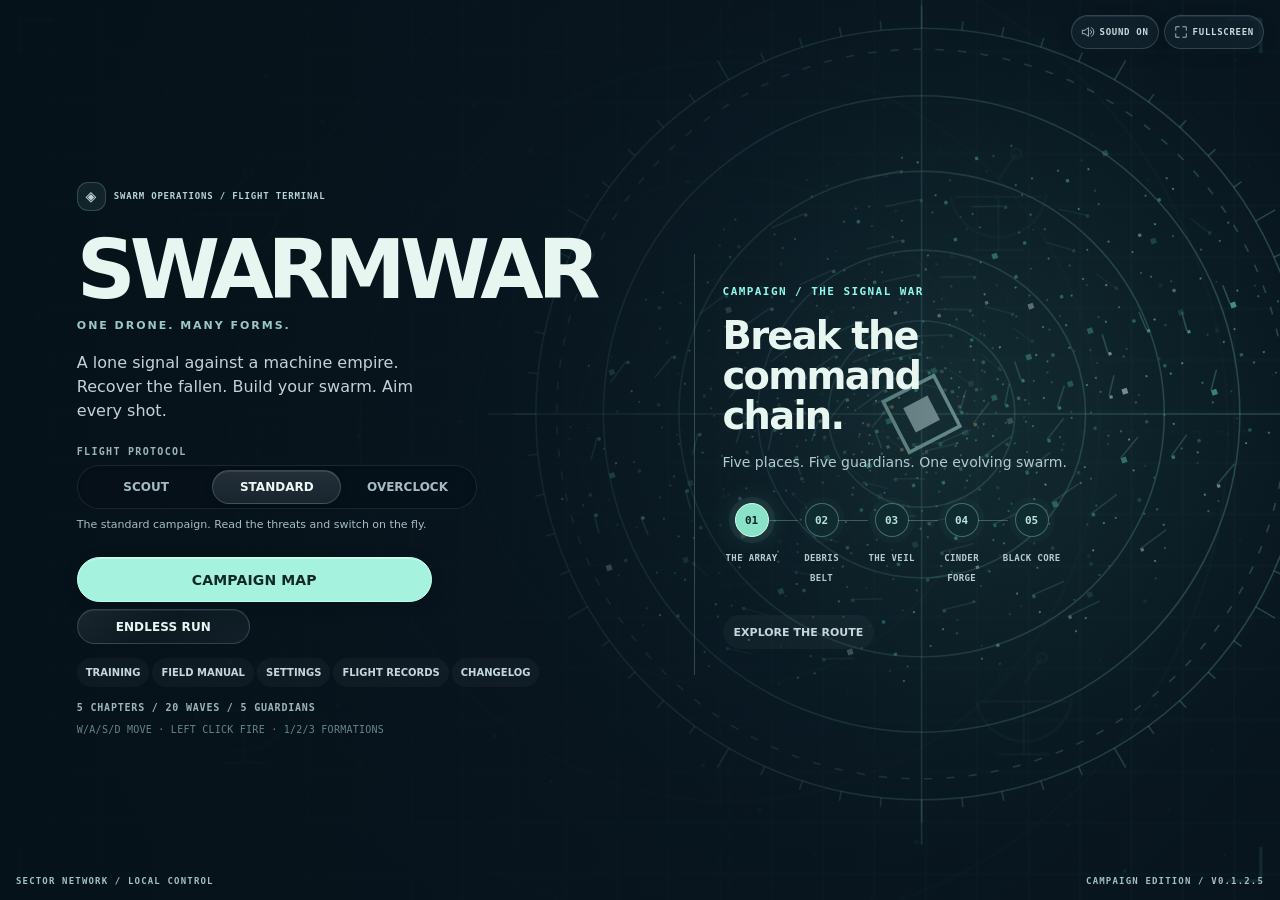
==== commit 36ad1121: "Release SWARMWAR v0.1.2.5 preview Package the five-chapter campaign, manual-release weapons, swarm p" ====
--- a/docs/index.html
+++ b/docs/index.html
@@ -4,6 +4,7 @@
 <meta charset="utf-8">
 <meta name="viewport" content="width=device-width, initial-scale=1, viewport-fit=cover">
 <meta name="theme-color" content="#071218">
+<meta name="application-version" content="0.1.2.5">
 <title>SWARMWAR</title>
 <style>:root{
   color-scheme:dark;--bg:#071218;--paper:#e8f6f2;--muted:#9db5ba;--faint:#65858a;--edge:#79b7bb38;--cyan:#92f8eb;--gold:#ffd487;--salmon:#ff867f;
@@ -352,6 +353,9 @@
 #game[data-page="playing"][data-hud="clear"] .mission,#game[data-page="playing"][data-hud="clear"] .readout{opacity:.12}
 
 #game[data-page="playing"][data-utility="clear"] .utility{opacity:.12}#game[data-page="playing"][data-utility="clear"] .utility:hover,#game[data-page="playing"][data-utility="clear"] .utility:focus-within{opacity:1}
+
+.inspect-bar{position:absolute;z-index:9;top:var(--top);left:50%;translate:-50% 0;display:flex;gap:9px;align-items:center;width:max-content;max-width:94vw;padding:5px 10px;border:1px solid var(--glass-edge);border-radius:99px;background:#0c1d27e8;color:#b6d9d4;font:11px var(--mono)}.inspect-bar .text-button{font-size:11px;padding:5px 9px}.inspect-bar span{font-size:10px}#game[data-inspect="true"] .utility{opacity:.25}#game[data-inspect="true"] #flight .formations{pointer-events:none;opacity:.7}
+@media(max-width:580px){.inspect-bar{gap:3px}.inspect-bar span{font-size:8px}.inspect-bar .text-button{font-size:9px}}
 </style>
 </head>
 <body>
@@ -440,6 +444,7 @@
       <p id="pauseInfo"></p>
       <div class="actions">
         <button type="button" id="resume" class="button primary" data-t="resume"></button>
+        <button type="button" id="inspectField" class="button" data-t="inspectField"></button>
         <button type="button" id="pauseSettings" class="button" data-t="settings"></button>
         <button type="button" id="pauseManual" class="text-button" data-t="manual"></button>
         <button type="button" id="retire" class="text-button" data-t="retire"></button>
@@ -447,6 +452,8 @@
       <p class="control-help" id="pauseControls"></p>
     </div>
   </section>
+
+  <div id="inspectBar" class="inspect-bar" hidden><span data-t="inspectHint"></span><button type="button" id="inspectResume" class="text-button" data-t="resume"></button><button type="button" id="inspectBack" class="text-button" data-t="back"></button></div>
 
   <section id="options" class="screen modal" aria-labelledby="optionsTitle" hidden>
     <div class="sheet compact">
@@ -554,9 +561,10 @@
   pulseGardenBrief:'Crossing fire, beam lanes, and armored escorts. Move between threats before committing a charged shot.',
   prismChoirBrief:'Broken shock rings join the shield line. Mint openings take priority over damage.',
   heartlockBrief:'The reactor’s final guard. Preserve hull and a clean escape lane for the Sovereign.',
-  legacyRun:'LEGACY RUN · NO CAMPAIGN RECORD',controlsDesktop:'{move} or arrows move · Mouse aims · Hold left click to fire, release for Spear · {forms} select · {burst} Kamikaze · Esc pauses. Touch and gamepad controls are in Settings.',controlsTouch:'Drag left to move; drag right to aim and fire. Lift the right finger to release Spear. Tap the formation dock to switch or launch Kamikaze.',controlsPad:'Left stick moves · Right stick aims · RT holds fire; release RT for Spear · Bumpers switch · A launches Kamikaze · Start pauses.',
+  legacyRun:'LEGACY RUN · NO CAMPAIGN RECORD',controlsDesktop:'{move} or arrows move · Mouse aims · Hold left click for Ring/Blades; Spear builds automatically, click/release to fire · {forms} select · {burst} Kamikaze · P pauses/resumes; H inspects while paused. Touch and gamepad controls are in Settings.',controlsTouch:'Drag left to move; drag right to aim and fire. Lift the right finger to release Spear. Tap the formation dock to switch or launch Kamikaze.',controlsPad:'Left stick moves · Right stick aims · RT holds fire; release RT for Spear · Bumpers switch · A launches Kamikaze · Start pauses.',
+  inspectField:'VIEW FIELD',inspectHint:'PAUSED · H returns · P resumes',
   title:'SWARMWAR',tagline:'ONE DRONE. MANY FORMS.',
-  menuTag:'SWARM OPERATIONS / FLIGHT TERMINAL',menuCredit:'SECTOR NETWORK / LOCAL CONTROL',menuBuild:'CAMPAIGN EDITION / 2.0',
+  menuTag:'SWARM OPERATIONS / FLIGHT TERMINAL',menuCredit:'SECTOR NETWORK / LOCAL CONTROL',menuBuild:'CAMPAIGN EDITION / v0.1.2.5',
   quickControls:'{move} MOVE · LEFT CLICK FIRE · {forms} FORMATIONS',
   brief:'A lone signal against a machine empire. Recover the fallen. Build your swarm. Aim every shot.',
   campaignAction:'CAMPAIGN MAP',endlessAction:'ENDLESS RUN',rushAction:'BOSS RUSH',trainingAction:'TRAINING',trainingPassed:'TRAINING ✓',continueRun:'CONTINUE {kind}',savedStatus:'CHECKPOINT / {protocol} · SECTOR {n}',saveExit:'SAVE & EXIT',settings:'SETTINGS',manual:'FIELD MANUAL',records:'FLIGHT RECORDS',
@@ -569,7 +577,7 @@
   soundOn:'SOUND ON',soundOff:'SOUND OFF',pause:'PAUSE',resume:'RESUME RUN',retire:'ABORT RUN',back:'BACK',return:'MAIN MENU',
   optionsTag:'FLIGHT TERMINAL / CONFIGURATION',manualTag:'FLIGHT TERMINAL / COMBAT INTEL',recordsTag:'FLIGHT TERMINAL / LOCAL LOG',pauseTag:'FLIGHT CONTROL / SIGNAL HELD',
   pauseTitle:'Run paused',pauseInfo:'{sector} · {objective} · {time}',pauseSaved:'You can resume from the latest wave checkpoint.',
-  controls:'{move} or arrows move · Mouse aims · hold left click to fire; hold/release for rail · {forms} switch · Q/E cycle · {burst} bursts · F fullscreen · Esc pauses. Touch: drag left to move and right to aim and fire. Gamepad: sticks move and aim, RT fires, bumpers cycle, A bursts, Start pauses.',
+  controls:'{move} or arrows move · Mouse aims · hold left click to fire; rail builds automatically, click/release to launch · {forms} switch · Q/E cycle · {burst} bursts · F fullscreen · Esc pauses. Touch: drag left to move and right to aim and fire. Gamepad: sticks move and aim, RT fires, bumpers cycle, A bursts, Start pauses.',
   keyBindings:'KEYBOARD CONTROLS',inputTag:'FLIGHT TERMINAL / INPUT',
   keyHelp:'Select an action, then press a letter, number, or Space. Arrow keys always move. Q, E, F, P, and Esc are reserved.',
   keyChoose:'Press a new key for {action}. Esc cancels.',keyInvalid:'That key is reserved. Try a letter, number, or Space.',
@@ -596,7 +604,7 @@
   wave2Brief:'Watch for armored rams and charging sentries.',wave3Brief:'Watch the edges. Enemy packs are closing in.',
   hull:'HULL',drones:'DRONES',swarmCapacity:'Capacity: {n} drones',atCapacity:'AT CAP',fabrication:'FAB {parts}/{cost}',fabricationHelp:'Collect parts to fabricate drones. Capacity expands each wave. At capacity, extra parts charge Kamikaze.',score:'SCORE',chain:'×{n}',relayName:'RELAY',medicName:'MEDIC',
   ringName:'RING',spearName:'SPEAR',bladesName:'BLADES',burstName:'KAMIKAZE',
-  ringDesc:'Aim + hold left click; captures empower your next shot',spearDesc:'Hold left click to charge; release to fire along aim',bladesDesc:'Aim + hold left click to throw blades and engage the rotor',burstDesc:'Detonate {n} drones',
+  ringDesc:'Aim + hold left click; captures empower your next shot',spearDesc:'Charges automatically; click/release to fire along your aim',bladesDesc:'Aim + hold left click to throw blades and engage the rotor',burstDesc:'Detonate {n} drones',
   active:'ACTIVE',ready:'READY',lockedSpear:'7 DRONES',lockedBlades:'17 DRONES',
   counter:'COUNTER',countering:'COUNTERING',charge:'{n}%',needsDrones:'NEED {n} DRONES',
   tacticalSwitch:'SWITCH TO',tacticalHold:'KEEP ACTIVE',tacticalEvade:'EVADE',
@@ -610,13 +618,13 @@
   reasonMine:'Mine armed. Back away from the blast.',
   tipMove:'{move} moves. Aim with mouse; hold LEFT CLICK to shoot. Collect lime wreckage.',
   tipTouch:'Drag on the left to move. Drag on the right to aim.',
-  tipSpear:'Spear [{key}]. Hold LEFT CLICK to charge, then RELEASE to fire. Every shot follows your aim.',
+  tipSpear:'Spear [{key}]. Charges by itself. Aim and click/release to fire. Switching stores the charge.',
   tipBlades:'Blades [{key}]. Hold LEFT CLICK to throw cutters and engage the rotor. Move to spin up.',
   tipRelay:'Relay online. Salvage is drawn in from farther away.',
   tipMedic:'Medic online. Hull repairs during combat.',
   tipBurst:'Payload ready. Aim and press {key} to launch explosive drones.',
   drill0Title:'Intercept a shot',drill0Text:'Switch to Ring [{key}]. Let one shot hit the shield.',
-  drill1Title:'Pierce armor',drill1Text:'Select Spear [{key}]. Aim at the ram. Hold LEFT CLICK until charged, then RELEASE.',
+  drill1Title:'Pierce armor',drill1Text:'Select Spear [{key}]. Aim at the ram. Let the rail build automatically, then click/release to fire.',
   drill2Title:'Cut down the pack',drill2Text:'Select Blades [{key}]. Hold LEFT CLICK to engage the cutting arcs. Aim to throw short cutters.',
   drill3Title:'Launch Kamikaze',drill3Text:'Aim at the target and press {key} or tap Kamikaze.',
   drillSuccess:'DRILL COMPLETE',
@@ -651,10 +659,10 @@
   salvageTide:'SALVAGE TIDE',salvageTideBrief:'Scrappers are picking the convoy apart. More splitters, longer gaps between wrecks.',
   pulseLattice:'PULSE LATTICE',pulseLatticeBrief:'The reactor is cycling hot. Surge fields pulse more frequently.',
   siegeMatrix:'SIEGE MATRIX',siegeMatrixBrief:'Armored guardians reinforce the inner waves. Fewer reactor surges; heavier resistance.',
-  weaponCore:'WEAPON CORE',coreChoice:'CHOOSE ONE CORE',statusRing:'CAPTURE {n}/3 · LMB',statusSpear:'HOLD / RELEASE {n}%',statusBlades:'CUTTERS / LMB · {n}×',
+  weaponCore:'WEAPON CORE',coreChoice:'CHOOSE ONE CORE',statusRing:'CAPTURE {n}/3 · LMB',statusSpear:'RAIL {n}% · RELEASE',statusBlades:'CUTTERS / LMB · {n}×',
   mirrorName:'Mirror Kernel',mirrorDesc:'Stored captures add 12 damage to your next aimed Ring shot. Fire 35% slower. Locks the Ring core slot.',
   gravityName:'Gravity Lattice',gravityDesc:'Ring blocks leave a 2.2-second well that slows and pulls enemies. Move 12% slower in Ring. Locks the Ring core slot.',
-  siegeName:'Siege Lens',siegeDesc:'Rail deals 90% more damage and penetrates twelve targets. Charge takes 1.02 seconds and aim turns slower. Locks the Spear core slot.',
+  siegeName:'Siege Lens',siegeDesc:'Rail deals 90% more damage and penetrates twelve targets. Automatic assembly takes 1.02 seconds. Locks the Spear core slot.',
   arcName:'Arc Inductor',arcDesc:'Rail release adds two fixed-angle piercing branches. Direct damage falls 22%; charge takes 0.78 seconds. Locks the Spear core slot.',
   longOrbitName:'Long Orbit',longOrbitDesc:'Cutting reach grows by 32; each cut deals 28% less damage. Keep enemies on the outside of the sweep. Locks the Blades core slot.',
   vortexName:'Vortex Spindle',vortexDesc:'Cuts deal 25% more damage, slow enemies, and pull them sideways. Reach shrinks by 16. Locks the Blades core slot.',
@@ -668,7 +676,7 @@
   tipPulsar:'Pulsars broadcast expanding rings. Fly through the mint gap; Ring cannot block them.',
   tipWeaver:'Weavers lock beam lanes. Sidestep the lane, or interrupt the count with a charged Spear shot.',
   tipBulwark:'Shield Relays protect nearby enemies. Spear breaks the field; Blades can fight inside it.',
-  reasonFacet:'Prism facet. Pierce it or circle behind it.',reasonFinishCharge:'Rail nearly charged. Hold aim to release.',reasonWave:'Shock ring. Move into the mint lane early.',reasonSweep:'Moving wall. Align with the mint corridor.',
+  reasonFacet:'Prism facet. Pierce it or circle behind it.',reasonFinishCharge:'Rail assembling. Aim and release when ready.',reasonWave:'Shock ring. Move into the mint lane early.',reasonSweep:'Moving wall. Align with the mint corridor.',
   reasonInterrupt:'Weaver winding up. A charged rail interrupts it.',reasonWard:'Shield Relay. Pierce it or move inside its perimeter.',
   lossWave:'Read the mint marks and enter the opening before the shock ring reaches you. Ring cannot block geometry.',
   lossSweep:'Follow the mint corridor guides before the wall crosses you. Shields cannot absorb a moving wall.',
@@ -684,7 +692,7 @@
   lossRam:'Rams charge along the dashed line. Dodge to the side, then line up Spear.',
   lossReaver:'The Reaver commits to its dash direction. Move perpendicular to the line.',
   lossSentry:'Switch to Ring before ranged volleys reach you, and keep moving.',
-  lossPack:'Select Blades, hold LEFT CLICK to engage the cutters, and circle outside the pack.',
+  lossPackLocked:'Pick off the lead Skimmer with Ring’s aimed center shot and keep a wide escape lane. Blades unlocks at 17 drones or Phase 3.',lossPack:'Select Blades, hold LEFT CLICK to engage the cutters, and circle outside the pack.',
   lossDefault:'Collect wreckage to rebuild your swarm. More drones give Ring a stronger shield.',
   retry:'REDEPLOY',playCampaign:'DEPLOY CAMPAIGN',retryWave:'RETRY WAVE',
   retryHelp:'Retry keeps your build and returns to the wave start with at least 65% hull. Banked score falls 20%; the clear receives rank R.',statRetries:'CHECKPOINT RETRIES',
@@ -694,8 +702,8 @@
   recordProtocol:'PROTOCOL',recordCampaign:'CAMPAIGN',recordEndless:'ENDLESS',
   recordCampaignSummary:'{score} PTS · RANK {rank}',recordBestTime:'BEST CLEAR {time}',rushRecord:'BOSS RUSH BEST / {records}',rushLocked:'Clear the campaign to unlock Boss Rush.',recordEndlessSummary:'{score} PTS · {n} SECTORS',
   manualForms:'FORMATIONS',manualThreats:'THREATS',manualBosses:'BOSSES',
-  ringManual:'Ring intercepts ordinary bullets once you have three drones. Captures fill three cells; hold left click to aim and fire. Three cells empower the next shot. Mirror spends captures on stronger manual shots; Gravity leaves slowing wells. Geometry must be dodged.',
-  spearManual:'Aim with the pointer or right stick. Hold left click or RT to charge; release to fire. A quarter charge can fire a weaker shot; full charge maximizes damage. Rails pierce armor, interrupt wind-ups and open shields. Siege charges slower and hits harder. Arc splits along fixed angles. There is no automatic targeting.',
+  ringManual:'Ring intercepts ordinary bullets once you have three drones. Its aimed central shot deals 28 damage; extra fan bolts deal 16. Captures fill three cells; hold left click to aim and fire. Three cells empower the next shot. Mirror spends captures on stronger manual shots; Gravity leaves slowing wells. Geometry must be dodged.',
+  spearManual:'Aim with the pointer or right stick. The rail assembles automatically while Spear is equipped. Aim and click/release left click or RT to fire. Switching formations stores its charge; pause and cancellation do not drain it. A quarter charge can fire a weaker shot; full charge maximizes damage. Rails pierce armor, interrupt wind-ups and open shields. Siege charges slower and hits harder. Arc splits along fixed angles. There is no automatic targeting.',
   bladesManual:'Hold left click or RT to throw short cutters along your aim and engage the three visible cutting arcs. Release to disengage damage. Movement spools up the rotor. Splitter melee kills prevent offspring. Long Orbit trades damage for reach; Vortex trades reach for stronger cuts.',
   burstManual:'Aim and press {key} or tap Kamikaze. Four drones carry one heavy payload to your aim point, up to 400 units away. Its blast clears nearby bullets and packs; geometry remains dangerous. Cluster Rack splits it into three weaker charges; Cryo Payload trades damage for a slowing field. One core can be fitted per weapon each run.',
   skimmerName:'Skimmer',skimmerManual:'Fast and fragile. Use Blades when a pack gets close.',
@@ -722,6 +730,7 @@
 };
 
 const releaseNotes=[
+ {version:'0.1.2.5',date:'25 NOV 2026',title:'First preview release',items:['Five chapters, twenty waves, five guardians and nineteen upgrade choices. Explore the campaign map or practice a chapter.','Spear builds its rail automatically while equipped. Aim and click/release to launch it; charge never fires by itself.','Stored rail charge survives formation changes, pause and pointer cancellation. Quick clicks are registered between frames.','Ring always fires a straight 28-damage center shot, with weaker extra fan bolts. Defeat advice respects locked formations.','A short draft input guard prevents carried combat clicks from selecting modules or aborting.','P toggles pause without leaving fullscreen. View Field retains weapon and threat markers while frozen.','Changing the play area pauses combat and clears held input. Space remains the payload key even if a combat button has focus.','Guardian arrivals show one phase label and clear advice left over from the previous wave.']},
  {version:'2.0',date:'23 NOV 2026',title:'The Signal War',items:[
  'Five playable chapters, each with four waves and a guardian. The Veil adds corridor signals; Cinder Forge adds paired heat vents.',
  'A playable campaign chart, chapter practice, and route handoffs that carry your build into the next chapter.',
@@ -843,7 +852,7 @@
   }
   function alliedBolt(g,x,y,a,speed,hit,kind='ally',pierce=0,life=.8){
     if(g.shots.length>=90)return;
-    g.shots.push({x,y,vx:Math.cos(a)*speed,vy:Math.sin(a)*speed,life,hit,pierce,kind,seen:[]});
+    const bolt={x,y,vx:Math.cos(a)*speed,vy:Math.sin(a)*speed,life,hit,pierce,kind,seen:[]};g.shots.push(bolt);return bolt;
   }
   function guardResponse(g,b){
     const p=g.player,w=g.weapon;
@@ -853,19 +862,18 @@
     cue(g,'guard');
   }
 
-  function updateWeapon(g,input,dt,targetAim){
+  function updateWeapon(g,input,dt){
     const w=g.weapon,p=g.player,moving=Math.hypot(input.x||0,input.y||0)>.16;
-    const held=input.fire===true&&!!g.aim, released=w.held&&!held;
+    const held=input.fire===true&&!!g.aim, released=input.release===true||w.held&&!held;
     w.spin=clamp(w.spin+(g.mode==='blades'&&held&&moving?dt*.85:-dt*.38),0,1);
     if(g.mode==='blades')w.phase+=dt*(2.7+w.spin*2.2)*(level(g,'vortex')?1.15:1);
     if(g.mode==='spear'){
-      if(held)w.lock=clamp(w.lock+dt/chargeDuration(g),0,1);
+      // Assembly is automatic; only an intentional trigger release can launch it.
+      w.lock=clamp(w.lock+dt/chargeDuration(g),0,1);
       if(released){
-        if(w.lock>=.25&&g.t>=g.nextFire&&fire(g)){w.railFlash=g.t+.18;g.nextFire=g.t+.16;g.stats.railShots++;}
-        w.lock=0;
+        if(w.lock>=.25&&g.t>=g.nextFire&&fire(g)){w.railFlash=g.t+.18;g.nextFire=g.t+.16;g.stats.railShots++;w.lock=0;}
       }
     }else{
-      w.lock=0;
       if(held&&g.t>=g.nextFire&&(g.kind!=='training'||g.training.index!==0)){
         g.nextFire=g.t+(g.mode==='blades'?.52:level(g,'mirror')?.54:.35);fire(g);
       }
@@ -1409,7 +1417,11 @@
     }
     const charged=w.guard>=3,mirror=level(g,'mirror')&&w.guard>0;
     const n=Math.min(4,1+Math.floor(g.drones/24))+level(g,'scatter')+(charged?2:0);
-    for(let i=0;i<n;i++)alliedBolt(g,p.x+Math.cos(p.angle)*18,p.y+Math.sin(p.angle)*18,p.angle+(i-(n-1)/2)*.12,charged?670:620,16+(charged?22:0)+(mirror?12:0),mirror?'reflect':charged?'counter':'ally',charged?1:0);
+    for(let i=0;i<n;i++){
+      const offset=i===0?0:Math.ceil(i/2)*(i%2?1:-1)*.12;
+      const bolt=alliedBolt(g,p.x+Math.cos(p.angle)*18,p.y+Math.sin(p.angle)*18,p.angle+offset,charged?670:620,(i===0?28:16)+(charged?22:0)+(mirror?12:0),mirror?'reflect':charged?'counter':'ally',charged?1:0);
+      if(bolt)bolt.primary=i===0;
+    }
     if(charged){w.guard=0;w.guardFlash=g.t+.32;g.stats.counterSalvos++;cue(g,'counter');}
     else if(mirror)w.guard--;
     cue(g,'shotRing');return true;
@@ -1690,7 +1702,7 @@
       p.hp=Math.min(p.max,p.hp+(g.repair?3:0)+level(g,'nanites')*2);
     }
     g.fields=g.fields.filter(f=>g.t<f.end);
-    updateWeapon(g,input,dt,targetAim);
+    updateWeapon(g,input,dt);
     if(!g.bossDefeated){
       for(const e of g.enemies)moveEnemy(g,e,dt);
       projectiles(g,dt);
@@ -2346,7 +2358,7 @@
         if(f.type==='gravity')ring(c,f.x,f.y,f.radius*(.35+Swarm.beatPhase(g)*.5));c.restore();
       }
       hazards(g,state.reduced);projectiles(g);enemies(g,state.reduced);swarm(g,state);effects(g,state.reduced);
-      if(!state.frozen){annotations(g,state);edgeContacts(g,view);}
+      if(!state.frozen||state.inspect){annotations(g,state);edgeContacts(g,view);}
       c.restore();
     }
     return {draw};
@@ -2531,9 +2543,9 @@
   let trained=read('training.v1')===true,newBest=false,newBadges=[];
   if(trained)badges.add('certified');
   const rushAvailable=()=>badges.has('liberator')||Object.values(records.campaign).some(record=>record.fastest);
-  let firing=false,clearAimAfterRelease=false,padAimAngle=null,selectedChapter=0,mapTransit=false;
+  let inspecting=false,firing=false,releasePending=null,clearAimAfterRelease=false,padAimAngle=null,selectedChapter=0,mapTransit=false;
   let page='menu',optionsFrom='menu',manualFrom='menu',manualPage='forms',g=Swarm.create(42),adviser=Swarm.createAdvisor(),guide=null,aim=null,aimPoint=null,moveTouch=null,aimTouch=null,retryPoint=null;
-  let bounds=worldSize(920,560),carry=0,previous=null,lastHud=-1,shownDraft=[],toastUntil=0,drawDirty=true,lastDraw=-Infinity;
+  let bounds=worldSize(920,560),viewport=null,carry=0,previous=null,lastHud=-1,shownDraft=[],draftReadyAt=0,toastUntil=0,drawDirty=true,lastDraw=-Infinity;
   let hadFullscreen=false,intendedExit=false,requesting=false,padButtons=[],padIndex=null;
   const formNodes={},protocolNodes={},settingNodes={},manualNodes={},bindingNodes={};
   let pendingBinding=null;
@@ -2656,7 +2668,7 @@
   function zoneName(){return g.kind==='training'?t('lab'):t(Swarm.sector(g).id);}
   function objective(){
     if(g.kind==='training')return t('trainingCount',{n:Math.min(4,g.training.index+1)});
-    return g.bossDefeated?t('cleared'):g.bossSpawned?t('boss'):g.kind==='rush'?t('rushPrep'):t('wave',{n:g.wave+1})+' · '+t(Swarm.sector(g).waves[g.wave]?.name||'boss');
+    return g.bossDefeated?t('cleared'):g.bossSpawned?t('boss'):g.kind==='rush'?t('rushPrep'):g.wave>=Swarm.sector(g).waves.length?t('boss'):t('wave',{n:g.wave+1})+' · '+t(Swarm.sector(g).waves[g.wave].name);
   }
   function menuHud(){
     chapterButtons($('menuRoute'),true);
@@ -2778,7 +2790,7 @@
         b.querySelector('strong').textContent=t(id+'Name');const description=t(id+'Desc').split('. ');const effect=description.shift();b.querySelector('.upgrade-effect').textContent=effect.endsWith('.')?effect:effect+'.';b.querySelector('small').textContent=description.join('. ');
         b.querySelector('kbd').textContent=t('equipModule');
       }
-      b.addEventListener('click',()=>pick(id));list.append(b);
+      b.addEventListener('click',event=>{if(!draftClickBlocked(event))pick(id);});list.append(b);
     }
   }
   function debriefHud(){
@@ -2792,7 +2804,8 @@
     $('debriefNote').hidden=outcome!=='lost';
     if(outcome==='lost'){
       const lesson={wave:'lossWave',sweep:'lossSweep',weaver:'lossBeam',beam:'lossBeam',debris:'lossDebris',surge:'lossSurge',mine:'lossMine',ram:'lossRam',reaver:'lossReaver',sentry:'lossSentry',prism:'lossSentry',splitter:'lossPack',skimmer:'lossPack'};
-      write('debriefNote',t(lesson[g.lastHit]||'lossDefault')+(retryPoint?' '+t('retryHelp'):''));
+      const advice=['skimmer','splitter'].includes(g.lastHit)&&g.unlocked<3?'lossPackLocked':lesson[g.lastHit]||'lossDefault';
+      write('debriefNote',t(advice)+(retryPoint?' '+t('retryHelp'):''));
     }
     const stats=outcome==='trained'?[[t('statDrills'),'4 / 4'],[t('statTime'),clock(g.t)]]:
       [[t(newBest?'statRecord':'statScore'),numeric(g.score)],[t('statTime'),clock(g.t)],[t('statSector'),g.stats.sectors],
@@ -2832,7 +2845,7 @@
     else document.activeElement?.blur?.();
   }
   function show(next,initial=false){
-    page=next;root.dataset.page=page;drawDirty=true;pendingBinding=null;keys.clear();firing=false;clearAimAfterRelease=false;padAimAngle=null;if(g.weapon){g.weapon.held=false;g.weapon.lock=0;}aim=null;aimPoint=null;moveTouch=null;aimTouch=null;carry=0;lastHud=-1;
+    page=next;inspecting=false;root.dataset.inspect='false';$('inspectBar').hidden=true;root.dataset.page=page;drawDirty=true;pendingBinding=null;keys.clear();firing=false;releasePending=null;clearAimAfterRelease=false;padAimAngle=null;if(g.weapon){g.weapon.held=false;}aim=null;aimPoint=null;moveTouch=null;aimTouch=null;carry=0;lastHud=-1;
     for(const [screen,id] of Object.entries(screens))$(id).hidden=screen!==page;
     $('flight').hidden=page!=='playing';
     if(page==='menu'){menuHud();if(!initial)focus(latestCheckpoint()?'continueRun':'campaign');}
@@ -2847,7 +2860,7 @@
       write('pauseInfo',t(g.kind)+' / '+t('pauseInfo',{sector:zoneName(),objective:objective(),time:clock(g.t)})+(saved?' '+t('pauseSaved'):''));
       write('retire',t(saved?'saveExit':'retire'));focus('resume');
     }
-    else if(page==='draft'){draftHud();focus('draftTitle');}
+    else if(page==='draft'){draftReadyAt=(previous??0)+450;draftHud();focus('draftTitle');}
     else if(page==='debrief'){debriefHud();focus('retry');}
     else if(page==='playing'){hud();focus(null);}
     utilities();
@@ -2869,7 +2882,13 @@
     if(data){checkpoints[g.kind]={...data,savedAt:Date.now()};save('checkpoints.v1',checkpoints);}
     sound.wake();adviser=Swarm.createAdvisor();guide=null;if(g.phase==='transit'){mapTransit=true;selectedChapter=g.round;show('map');}else show('playing');drain();
   }
+  const draftClickBlocked=event=>event.detail>0&&(previous??0)<draftReadyAt;
   function pause(){if(page==='playing')show('paused');}
+  function inspectField(){
+    if(page!=='paused')return;
+    inspecting=!inspecting;root.dataset.inspect=String(inspecting);$('pauseMenu').hidden=inspecting;$('inspectBar').hidden=!inspecting;$('flight').hidden=!inspecting;if(inspecting)hud();drawDirty=true;focus(inspecting?'inspectBack':'resume');
+  }
+  $('inspectField').addEventListener('click',inspectField);$('inspectBack').addEventListener('click',inspectField);$('inspectResume').addEventListener('click',()=>resume());
   function resume(){
     if(page!=='paused')return;
     sound.wake();show('playing');
@@ -2909,8 +2928,8 @@
   });
   $('return').addEventListener('click',()=>show('menu'));
   $('retire').addEventListener('click',()=>show('menu'));
-  $('rerollDraft').addEventListener('click',()=>{if(Swarm.reroll(g)){draftHud();focus('draftTitle');}});
-  $('draftBack').addEventListener('click',()=>show('menu'));
+  $('rerollDraft').addEventListener('click',event=>{if(!draftClickBlocked(event)&&Swarm.reroll(g)){draftHud();focus('draftTitle');}});
+  $('draftBack').addEventListener('click',event=>{if(!draftClickBlocked(event))show('menu');});
 
   function command(id,steer=aim){
     if(page!=='playing')return;
@@ -2943,6 +2962,7 @@
       const name=t('key'+cap(pendingBinding)),value=keyLabel(pendingBinding);
       pendingBinding=null;save('bindings.v1',bindings.snapshot());bindingsHud(t('keySaved',{action:name,key:value}));return;
     }
+    if(page==='paused'&&(key==='p'||key==='h')){event.preventDefault();if(!event.repeat){if(key==='p')resume();else inspectField();}return;}
     if(key==='escape'){
       if(event.repeat)return;
       if(['playing','paused','options','manual','bindings','records','debrief','map','changelog'].includes(page))event.preventDefault();
@@ -2951,7 +2971,6 @@
     if(key==='f'&&!event.repeat){event.preventDefault();toggleFullscreen();return;}
     if(page==='draft'&&(forms.includes(bindings.action(key))||key===' ')){event.preventDefault();return;}
     if(page!=='playing')return;
-    if(key===' '&&event.target?.tagName==='BUTTON'&&event.target.matches(':focus-visible'))return;
     const action=bindings.action(key);
     if(action||['q','e','p'].includes(key))event.preventDefault();
     if(directions.includes(action)){keys.add(key);return;}
@@ -2993,7 +3012,11 @@
   for(const evt of ['pointerup','pointercancel','lostpointercapture']){
     canvas.addEventListener(evt,event=>{
       const triggerPointer=event.pointerType==='mouse'||aimTouch===event.pointerId;
-      if(triggerPointer){if(evt!=='pointerup'&&firing){g.weapon.held=false;g.weapon.lock=0;}firing=false;}
+      if(triggerPointer){
+        if(evt==='pointerup'&&firing&&page==='playing'&&g.mode==='spear'){aimAt(event);releasePending={...aim};}
+        else if(evt!=='pointerup'&&firing){g.weapon.held=false;releasePending=null;}
+        firing=false;
+      }
       if(moveTouch?.id===event.pointerId)moveTouch=null;
       if(aimTouch===event.pointerId){aimTouch=null;if(evt==='pointerup')clearAimAfterRelease=true;else{aim=null;aimPoint=null;clearAimAfterRelease=false;}}
     });
@@ -3002,6 +3025,10 @@
   function resize(){
     const r=canvas.getBoundingClientRect();
     if(r.width<1||r.height<1)return;
+    // A changed play area invalidates held movement and pointer bearings.
+    // Freeze before rescaling instead of leaving the core exposed to old input.
+    if(viewport&&(Math.abs(r.width-viewport.w)>1||Math.abs(r.height-viewport.h)>1))pause();
+    viewport={w:r.width,h:r.height};
     const ratio=Math.min(2,devicePixelRatio||1,Math.sqrt(5900000/(r.width*r.height)));
     const w=Math.max(1,Math.round(r.width*ratio)),h=Math.max(1,Math.round(r.height*ratio));
     if(w!==canvas.width){canvas.width=w;drawDirty=true;}
@@ -3163,9 +3190,13 @@
         x=dx/n;y=dy/n;
       }
       carry+=dt;let stepped=false;
-      while(carry>=1/60&&g.phase==='playing'){Swarm.step(g,{x,y,aim:steer,fire:!!steer&&(firing||pad?.fire)});carry-=1/60;stepped=true;}
+      while(carry>=1/60&&g.phase==='playing'){
+        Swarm.step(g,{x,y,aim:releasePending||steer,fire:!releasePending&&!!steer&&(firing||pad?.fire),release:!!releasePending});
+        releasePending=null;carry-=1/60;stepped=true;
+      }
       if(clearAimAfterRelease&&stepped){aim=null;aimPoint=null;clearAimAfterRelease=false;}
-      const nextGuide=settings.guide&&g.kind!=='training'?adviser(g):null;
+      const arriving=g.wave>=Swarm.sector(g).waves.length&&!g.bossSpawned;
+      const nextGuide=settings.guide&&g.kind!=='training'&&!arriving&&!g.bossDefeated?adviser(g):null;
       const changed=nextGuide?.reason!==guide?.reason;
       guide=nextGuide;
       drain();
@@ -3180,7 +3211,7 @@
     const flash=page==='playing'?Math.max(0,(g.hurtFlash-g.t)/.38)*(reduced?.21:1):0;
     $('hurt').style.opacity=flash;
     if(drawDirty||page==='playing'||menu&&!reduced&&ms-lastDraw>=32){
-      renderer.draw(g,{hullLabel:t('hull'),weaponLabel:t('status'+cap(g.mode),{n:g.mode==='ring'?g.weapon.guard:g.mode==='spear'?Math.floor(g.weapon.lock*100):(1+g.weapon.spin*.8).toFixed(1)}),menu,reduced,wall:ms/1000,dt,frozen:page!=='playing',guide,keyLabel,aim:steer,touch:moveTouch?{
+      renderer.draw(g,{hullLabel:t('hull'),weaponLabel:t('status'+cap(g.mode),{n:g.mode==='ring'?g.weapon.guard:g.mode==='spear'?Math.floor(g.weapon.lock*100):(1+g.weapon.spin*.8).toFixed(1)}),menu,reduced,wall:ms/1000,dt,frozen:page!=='playing',inspect:inspecting,guide,keyLabel,aim:steer,touch:moveTouch?{
         from:FlightRender.project(FlightRender.camera(g),moveTouch.from.x/Math.max(1,canvas.getBoundingClientRect().width),moveTouch.from.y/Math.max(1,canvas.getBoundingClientRect().height)),
         to:FlightRender.project(FlightRender.camera(g),moveTouch.to.x/Math.max(1,canvas.getBoundingClientRect().width),moveTouch.to.y/Math.max(1,canvas.getBoundingClientRect().height))
       }:null});
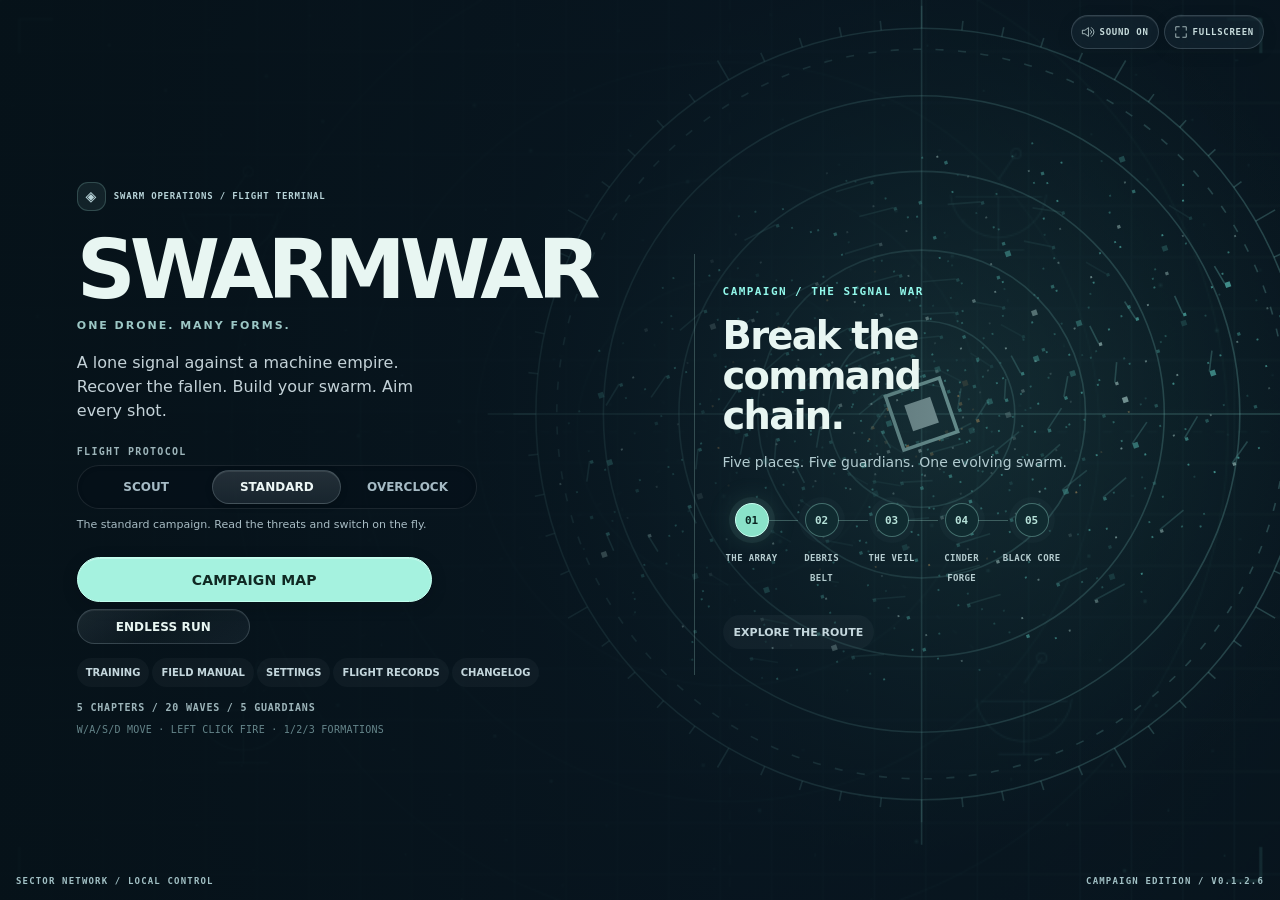
==== commit 3a65fa37: "Fix combat lane and HUD clarity after live Standard playtest (v0.1.2.6)" ====
--- a/docs/index.html
+++ b/docs/index.html
@@ -4,7 +4,7 @@
 <meta charset="utf-8">
 <meta name="viewport" content="width=device-width, initial-scale=1, viewport-fit=cover">
 <meta name="theme-color" content="#071218">
-<meta name="application-version" content="0.1.2.5">
+<meta name="application-version" content="0.1.2.6">
 <title>SWARMWAR</title>
 <style>:root{
   color-scheme:dark;--bg:#071218;--paper:#e8f6f2;--muted:#9db5ba;--faint:#65858a;--edge:#79b7bb38;--cyan:#92f8eb;--gold:#ffd487;--salmon:#ff867f;
@@ -356,6 +356,15 @@
 
 .inspect-bar{position:absolute;z-index:9;top:var(--top);left:50%;translate:-50% 0;display:flex;gap:9px;align-items:center;width:max-content;max-width:94vw;padding:5px 10px;border:1px solid var(--glass-edge);border-radius:99px;background:#0c1d27e8;color:#b6d9d4;font:11px var(--mono)}.inspect-bar .text-button{font-size:11px;padding:5px 9px}.inspect-bar span{font-size:10px}#game[data-inspect="true"] .utility{opacity:.25}#game[data-inspect="true"] #flight .formations{pointer-events:none;opacity:.7}
 @media(max-width:580px){.inspect-bar{gap:3px}.inspect-bar span{font-size:8px}.inspect-bar .text-button{font-size:9px}}
+
+/* Keep the core and targets above transient interface decoration. */
+#game[data-page="playing"][data-announcement="clear"] .announcement{opacity:.1!important}
+@media(pointer:fine){
+  #game[data-page="playing"][data-dock="clear"] .dock{opacity:.12}
+  #game[data-page="playing"][data-dock="clear"] .formation{pointer-events:none}
+}
+.flight .boss #bossPhase{display:block;font-size:8px}
+.inspect-bar{top:calc(var(--top) + 40px)}
 </style>
 </head>
 <body>
@@ -564,7 +573,7 @@
   legacyRun:'LEGACY RUN · NO CAMPAIGN RECORD',controlsDesktop:'{move} or arrows move · Mouse aims · Hold left click for Ring/Blades; Spear builds automatically, click/release to fire · {forms} select · {burst} Kamikaze · P pauses/resumes; H inspects while paused. Touch and gamepad controls are in Settings.',controlsTouch:'Drag left to move; drag right to aim and fire. Lift the right finger to release Spear. Tap the formation dock to switch or launch Kamikaze.',controlsPad:'Left stick moves · Right stick aims · RT holds fire; release RT for Spear · Bumpers switch · A launches Kamikaze · Start pauses.',
   inspectField:'VIEW FIELD',inspectHint:'PAUSED · H returns · P resumes',
   title:'SWARMWAR',tagline:'ONE DRONE. MANY FORMS.',
-  menuTag:'SWARM OPERATIONS / FLIGHT TERMINAL',menuCredit:'SECTOR NETWORK / LOCAL CONTROL',menuBuild:'CAMPAIGN EDITION / v0.1.2.5',
+  menuTag:'SWARM OPERATIONS / FLIGHT TERMINAL',menuCredit:'SECTOR NETWORK / LOCAL CONTROL',menuBuild:'CAMPAIGN EDITION / v0.1.2.6',
   quickControls:'{move} MOVE · LEFT CLICK FIRE · {forms} FORMATIONS',
   brief:'A lone signal against a machine empire. Recover the fallen. Build your swarm. Aim every shot.',
   campaignAction:'CAMPAIGN MAP',endlessAction:'ENDLESS RUN',rushAction:'BOSS RUSH',trainingAction:'TRAINING',trainingPassed:'TRAINING ✓',continueRun:'CONTINUE {kind}',savedStatus:'CHECKPOINT / {protocol} · SECTOR {n}',saveExit:'SAVE & EXIT',settings:'SETTINGS',manual:'FIELD MANUAL',records:'FLIGHT RECORDS',
@@ -574,7 +583,7 @@
   overclockNote:'More armor, faster attacks, and less room for mistakes.',
   recordLine:'{protocol} CAMPAIGN BEST / {score}',noRecord:'5 CHAPTERS  /  20 WAVES  /  5 GUARDIANS',
   fullscreen:'FULLSCREEN',exitFullscreen:'EXIT FULLSCREEN',fullUnavailable:'Fullscreen unavailable here. The arena still fills the window.',
-  soundOn:'SOUND ON',soundOff:'SOUND OFF',pause:'PAUSE',resume:'RESUME RUN',retire:'ABORT RUN',back:'BACK',return:'MAIN MENU',
+  edgeBeam:'BEAM',edgeRing:'RING',soundOn:'SOUND ON',soundOff:'SOUND OFF',pause:'PAUSE',resume:'RESUME RUN',retire:'ABORT RUN',back:'BACK',return:'MAIN MENU',
   optionsTag:'FLIGHT TERMINAL / CONFIGURATION',manualTag:'FLIGHT TERMINAL / COMBAT INTEL',recordsTag:'FLIGHT TERMINAL / LOCAL LOG',pauseTag:'FLIGHT CONTROL / SIGNAL HELD',
   pauseTitle:'Run paused',pauseInfo:'{sector} · {objective} · {time}',pauseSaved:'You can resume from the latest wave checkpoint.',
   controls:'{move} or arrows move · Mouse aims · hold left click to fire; rail builds automatically, click/release to launch · {forms} switch · Q/E cycle · {burst} bursts · F fullscreen · Esc pauses. Touch: drag left to move and right to aim and fire. Gamepad: sticks move and aim, RT fires, bumpers cycle, A bursts, Start pauses.',
@@ -730,6 +739,7 @@
 };
 
 const releaseNotes=[
+ {version:'0.1.2.6',date:'25 NOV 2026',title:'Clearer combat lanes',items:['Moving-wall corridors have a mint tint, stronger boundaries and direction marks when the opening is outside the camera.','Offscreen beam and broken-ring sources show their release countdown at the arena edge, independently of formation advice.','Encounter announcements fade when a player or enemy sits beneath them. The formation dock fades over the core and lets mouse shots pass through while keyboard shortcuts remain available.','Guardian health now shows its exposed, shielded or enraged state. Frozen inspection leaves the boss meter visible.','Enemy damage, attack timing, weapon values, upgrade values and difficulty rules are unchanged.']},
  {version:'0.1.2.5',date:'25 NOV 2026',title:'First preview release',items:['Five chapters, twenty waves, five guardians and nineteen upgrade choices. Explore the campaign map or practice a chapter.','Spear builds its rail automatically while equipped. Aim and click/release to launch it; charge never fires by itself.','Stored rail charge survives formation changes, pause and pointer cancellation. Quick clicks are registered between frames.','Ring always fires a straight 28-damage center shot, with weaker extra fan bolts. Defeat advice respects locked formations.','A short draft input guard prevents carried combat clicks from selecting modules or aborting.','P toggles pause without leaving fullscreen. View Field retains weapon and threat markers while frozen.','Changing the play area pauses combat and clears held input. Space remains the payload key even if a combat button has focus.','Guardian arrivals show one phase label and clear advice left over from the previous wave.']},
  {version:'2.0',date:'23 NOV 2026',title:'The Signal War',items:[
  'Five playable chapters, each with four waves and a guardian. The Veil adds corridor signals; Cinder Forge adds paired heat vents.',
@@ -2024,8 +2034,22 @@
         }
         if(h.type==='sweep'){
           c.save();const pos=Swarm.hazardPosition(h,g.t),vertical=h.axis==='x',edge=vertical?g.h:g.w;
-          c.strokeStyle='#9ef6e62e';c.lineWidth=1;c.setLineDash([5,9]);
+          // The corridor remains visible before the wall itself enters the camera.
+          c.fillStyle='#a7ffe60c';
+          if(vertical)c.fillRect(0,h.gap-h.gapHalf,g.w,h.gapHalf*2);
+          else c.fillRect(h.gap-h.gapHalf,0,h.gapHalf*2,g.h);
+          c.strokeStyle='#9ef6e664';c.lineWidth=1;c.setLineDash([5,9]);
           for(const side of [-1,1]){const cross=h.gap+side*h.gapHalf;if(vertical)line(c,0,cross,g.w,cross);else line(c,cross,0,cross,g.h);}
+          const v=camera(g),low=vertical?v.y:v.x,high=low+(vertical?v.h:v.w),outside=h.gap<low||h.gap>high;
+          if(outside){
+            const cross=Math.max(low+16,Math.min(high-16,h.gap)),direction=h.gap<low?-1:1;
+            c.setLineDash([]);c.strokeStyle='#a7ffe6';c.lineWidth=1.8;
+            for(const part of [.2,.5,.8]){
+              const along=vertical?v.x+v.w*part:v.y+v.h*part;
+              if(vertical){line(c,along-4,cross-direction*4,along,cross+direction*2);line(c,along,cross+direction*2,along+4,cross-direction*4);}
+              else{line(c,cross-direction*4,along-4,cross+direction*2,along);line(c,cross+direction*2,along,cross-direction*4,along+4);}
+            }
+          }
           c.setLineDash([]);c.strokeStyle=ready?'#ffd0acb0':'#ff87a97d';c.lineWidth=ready?2:h.width;
           const stroke=(start,end)=>vertical?line(c,pos.x,start,pos.x,end):line(c,start,pos.y,end,pos.y);
           stroke(0,h.gap-h.gapHalf);stroke(h.gap+h.gapHalf,edge);
@@ -2278,15 +2302,15 @@
     }
     function annotations(g,{guide,aim,touch,keyLabel,weaponLabel,hullLabel}){
       if(weaponLabel&&!g.bossDefeated){
-        const p=g.player,v=camera(g),x=Math.max(v.x+62,Math.min(v.x+v.w-62,p.x));c.font='600 8px ui-monospace,monospace';c.textAlign='center';c.textBaseline='middle';
-        c.fillStyle='#071218db';c.fillRect(x-59,p.y+29,118,13);c.fillStyle=g.mode==='spear'?'#b7e8ff':g.mode==='blades'?'#d5efad':'#a7e7dc';c.fillText(weaponLabel,x,p.y+36);
+        const p=g.player,v=camera(g),x=Math.max(v.x+62,Math.min(v.x+v.w-62,p.x)),y=p.y+43>v.y+v.h-10?p.y-22:p.y+36;c.font='600 8px ui-monospace,monospace';c.textAlign='center';c.textBaseline='middle';
+        c.fillStyle='#071218db';c.fillRect(x-59,y-7,118,13);c.fillStyle=g.mode==='spear'?'#b7e8ff':g.mode==='blades'?'#d5efad':'#a7e7dc';c.fillText(weaponLabel,x,y);
       }
       if(g.player.hp/g.player.max<=.3){const p=g.player,v=camera(g),x=Math.max(v.x+30,Math.min(v.x+v.w-30,p.x));c.strokeStyle='#ffac91';c.lineWidth=2.5;c.setLineDash([4,5]);ring(c,p.x,p.y,18);c.setLineDash([]);c.fillStyle='#ffc0a3';c.font='700 9px ui-monospace,monospace';c.textAlign='center';c.fillText(hullLabel+' '+Math.ceil(p.hp),x,p.y+55);}
       if(guide){
         const o=guide.target||guide.shot;
         if(guide.mode!==g.mode){
           const key=guide.mode?(keyLabel?.(guide.mode,true)||String(Swarm.modes.indexOf(guide.mode)+1)):'!';
-          const p=g.player,b=Math.max(9,key.length*4+3),x=Math.max(b+3,Math.min(g.w-b-3,p.x)),y=Math.max(15,Math.min(g.h-15,p.y-39));
+          const p=g.player,v=camera(g),b=Math.max(9,key.length*4+3),x=Math.max(v.x+b+3,Math.min(v.x+v.w-b-3,p.x)),y=p.y-49<v.y+10?p.y+61:p.y-39;
           c.fillStyle='#0a1724f2';c.fillRect(x-b,y-10,b*2,16);
           c.strokeStyle=guide.mode?'#ffdc90':'#ff9b90';c.lineWidth=1;
           path(c,[[x-b,y-10],[x+b,y-10],[x+b,y+6],[x-b,y+6]]);c.stroke();
@@ -2314,7 +2338,7 @@
         line(c,touch.from.x,touch.from.y,x,y);ring(c,x,y,8);
       }
     }
-    function edgeContacts(g,view){
+    function edgeContacts(g,view,state){
       const inset=11,center={x:view.x+view.w/2,y:view.y+view.h/2};
       const off=g.enemies.filter(e=>e.hp>0&&(e.boss||Math.hypot(e.x-g.player.x,e.y-g.player.y)<255)&&
         (e.x<view.x||e.x>view.x+view.w||e.y<view.y||e.y>view.y+view.h));
@@ -2323,6 +2347,17 @@
         const x=center.x+dx*ratio,y=center.y+dy*ratio,a=Math.atan2(dy,dx);
         c.save();c.translate(x,y);c.rotate(a);c.fillStyle=e.boss?'#ffd399':'#ff9b87ac';
         path(c,[[4,0],[-4,-3],[-4,3]]);c.fill();c.restore();
+      }
+      // Telegraph origins can sit beyond the camera while their patterns cross
+      // the arena. Keep the deadline readable without requiring the adviser.
+      const outside=h=>h.x<view.x||h.x>view.x+view.w||h.y<view.y||h.y>view.y+view.h;
+      for(const h of g.hazards.filter(h=>['ray','wave'].includes(h.type)&&h.fire>g.t&&outside(h)).slice(0,4)){
+        const dx=h.x-center.x,dy=h.y-center.y,ratio=Math.min((view.w/2-28)/Math.max(.01,Math.abs(dx)),(view.h/2-54)/Math.max(.01,Math.abs(dy)));
+        const x=center.x+dx*ratio,y=center.y+dy*ratio,a=Math.atan2(dy,dx),label=h.type==='ray'?state.edgeBeamLabel:state.edgeRingLabel;
+        if(!label)continue;
+        c.save();c.translate(x,y);c.rotate(a);c.fillStyle='#ffb69b';path(c,[[6,0],[-4,-4],[-4,4]]);c.fill();c.restore();
+        const text=label+' '+Math.max(0,h.fire-g.t).toFixed(1)+'s',tx=Math.max(view.x+32,Math.min(view.x+view.w-32,x));
+        c.fillStyle='#101a26eb';c.fillRect(tx-31,y+7,62,13);c.fillStyle='#ffd0b7';c.font='700 8px ui-monospace,monospace';c.textAlign='center';c.textBaseline='middle';c.fillText(text,tx,y+14);
       }
     }
     function draw(g,state){
@@ -2358,7 +2393,7 @@
         if(f.type==='gravity')ring(c,f.x,f.y,f.radius*(.35+Swarm.beatPhase(g)*.5));c.restore();
       }
       hazards(g,state.reduced);projectiles(g);enemies(g,state.reduced);swarm(g,state);effects(g,state.reduced);
-      if(!state.frozen||state.inspect){annotations(g,state);edgeContacts(g,view);}
+      if(!state.frozen||state.inspect){annotations(g,state);edgeContacts(g,view,state);}
       c.restore();
     }
     return {draw};
@@ -3080,6 +3115,10 @@
   }
   function hud(){
     const p=g.player,boss=g.enemies.find(e=>e.boss),view=FlightRender.camera(g);root.dataset.hud=(p.x-view.x)/view.w<.4&&(p.y-view.y)/view.h<.17?'clear':'normal';root.dataset.utility=(p.x-view.x)/view.w>.8&&(p.y-view.y)/view.h<.17?'clear':'normal';
+    const screen=o=>({x:(o.x-view.x)/view.w,y:(o.y-view.y)/view.h}),core=screen(p);
+    root.dataset.dock=core.x>.25&&core.x<.75&&core.y>.83?'clear':'normal';
+    const underBanner=o=>{const s=screen(o);return s.x>.28&&s.x<.72&&s.y>.07&&s.y<.25;};
+    root.dataset.announcement=underBanner(p)||g.enemies.some(e=>e.hp>0&&underBanner(e))?'clear':'normal';
     write('clock',clock(g.t));write('operation',t(g.kind)+(g.kind==='training'?'':' / '+pad(g.round+1,2)));
     write('sectorName',zoneName());write('objective',objective());
     $('wavePips').hidden=g.kind==='training'||g.kind==='rush';
@@ -3211,7 +3250,7 @@
     const flash=page==='playing'?Math.max(0,(g.hurtFlash-g.t)/.38)*(reduced?.21:1):0;
     $('hurt').style.opacity=flash;
     if(drawDirty||page==='playing'||menu&&!reduced&&ms-lastDraw>=32){
-      renderer.draw(g,{hullLabel:t('hull'),weaponLabel:t('status'+cap(g.mode),{n:g.mode==='ring'?g.weapon.guard:g.mode==='spear'?Math.floor(g.weapon.lock*100):(1+g.weapon.spin*.8).toFixed(1)}),menu,reduced,wall:ms/1000,dt,frozen:page!=='playing',inspect:inspecting,guide,keyLabel,aim:steer,touch:moveTouch?{
+      renderer.draw(g,{edgeBeamLabel:t('edgeBeam'),edgeRingLabel:t('edgeRing'),hullLabel:t('hull'),weaponLabel:t('status'+cap(g.mode),{n:g.mode==='ring'?g.weapon.guard:g.mode==='spear'?Math.floor(g.weapon.lock*100):(1+g.weapon.spin*.8).toFixed(1)}),menu,reduced,wall:ms/1000,dt,frozen:page!=='playing',inspect:inspecting,guide,keyLabel,aim:steer,touch:moveTouch?{
         from:FlightRender.project(FlightRender.camera(g),moveTouch.from.x/Math.max(1,canvas.getBoundingClientRect().width),moveTouch.from.y/Math.max(1,canvas.getBoundingClientRect().height)),
         to:FlightRender.project(FlightRender.camera(g),moveTouch.to.x/Math.max(1,canvas.getBoundingClientRect().width),moveTouch.to.y/Math.max(1,canvas.getBoundingClientRect().height))
       }:null});
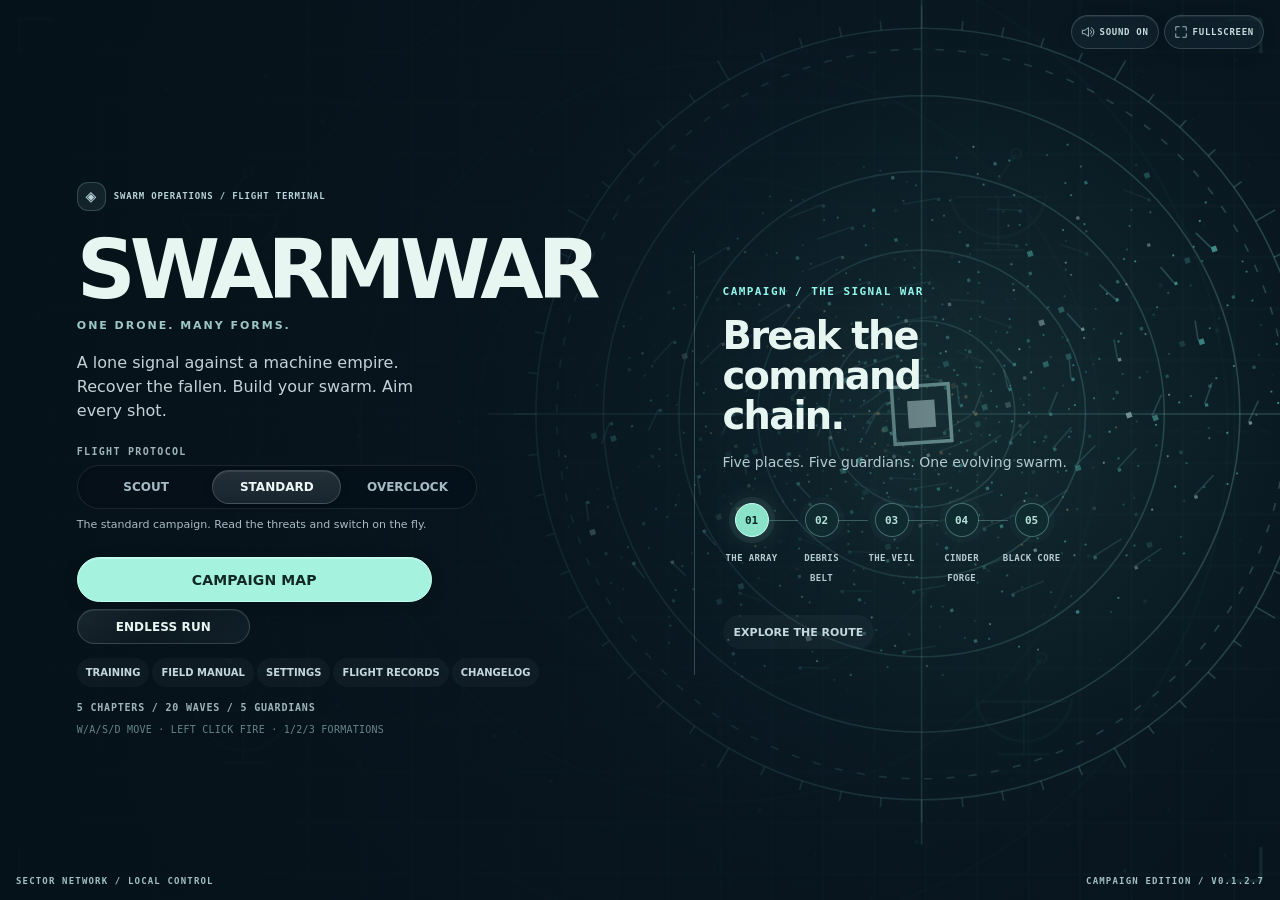
==== commit f7bb6f15: "Fix manual weapon release and combat UI after full Standard clear (v0.1.2.7)" ====
--- a/docs/index.html
+++ b/docs/index.html
@@ -4,7 +4,7 @@
 <meta charset="utf-8">
 <meta name="viewport" content="width=device-width, initial-scale=1, viewport-fit=cover">
 <meta name="theme-color" content="#071218">
-<meta name="application-version" content="0.1.2.6">
+<meta name="application-version" content="0.1.2.7">
 <title>SWARMWAR</title>
 <style>:root{
   color-scheme:dark;--bg:#071218;--paper:#e8f6f2;--muted:#9db5ba;--faint:#65858a;--edge:#79b7bb38;--cyan:#92f8eb;--gold:#ffd487;--salmon:#ff867f;
@@ -573,7 +573,7 @@
   legacyRun:'LEGACY RUN · NO CAMPAIGN RECORD',controlsDesktop:'{move} or arrows move · Mouse aims · Hold left click for Ring/Blades; Spear builds automatically, click/release to fire · {forms} select · {burst} Kamikaze · P pauses/resumes; H inspects while paused. Touch and gamepad controls are in Settings.',controlsTouch:'Drag left to move; drag right to aim and fire. Lift the right finger to release Spear. Tap the formation dock to switch or launch Kamikaze.',controlsPad:'Left stick moves · Right stick aims · RT holds fire; release RT for Spear · Bumpers switch · A launches Kamikaze · Start pauses.',
   inspectField:'VIEW FIELD',inspectHint:'PAUSED · H returns · P resumes',
   title:'SWARMWAR',tagline:'ONE DRONE. MANY FORMS.',
-  menuTag:'SWARM OPERATIONS / FLIGHT TERMINAL',menuCredit:'SECTOR NETWORK / LOCAL CONTROL',menuBuild:'CAMPAIGN EDITION / v0.1.2.6',
+  menuTag:'SWARM OPERATIONS / FLIGHT TERMINAL',menuCredit:'SECTOR NETWORK / LOCAL CONTROL',menuBuild:'CAMPAIGN EDITION / v0.1.2.7',
   quickControls:'{move} MOVE · LEFT CLICK FIRE · {forms} FORMATIONS',
   brief:'A lone signal against a machine empire. Recover the fallen. Build your swarm. Aim every shot.',
   campaignAction:'CAMPAIGN MAP',endlessAction:'ENDLESS RUN',rushAction:'BOSS RUSH',trainingAction:'TRAINING',trainingPassed:'TRAINING ✓',continueRun:'CONTINUE {kind}',savedStatus:'CHECKPOINT / {protocol} · SECTOR {n}',saveExit:'SAVE & EXIT',settings:'SETTINGS',manual:'FIELD MANUAL',records:'FLIGHT RECORDS',
@@ -618,11 +618,11 @@
   counter:'COUNTER',countering:'COUNTERING',charge:'{n}%',needsDrones:'NEED {n} DRONES',
   tacticalSwitch:'SWITCH TO',tacticalHold:'KEEP ACTIVE',tacticalEvade:'EVADE',
   reasonIncoming:'Incoming fire. Keep moving.',reasonVolley:'Volley charging. Get ready to block.',
-  reasonArmor:'Armored ram. Aim a piercing shot.',reasonBossArmor:'Boss in range. Aim for its core.',reasonBossOpen:'Core exposed. Line up Spear now.',reasonReaverOpen:'Reaver recovering. Close in with Blades.',
+  reasonArmor:'Armored ram. Aim a piercing shot.',reasonBossArmor:'Boss in range. Aim for its core.',reasonBossOpen:'Core exposed. Line up Spear now.',reasonReaverOpen:'{name} recovering. Close in with Blades.',
   reasonSkimmers:'Close pack. Let them enter the blade arc.',
   reasonDebris:'Debris inbound. Leave the marked lane.',reasonSurge:'Surge charging. Move outside the circle.',
   reasonBeam:'Beam locked. Move sideways out of the lane.',
-  reasonDash:'Reaver charging. Move sideways.',
+  reasonDash:'{name} charging. Move sideways.',
   reasonRamCharge:'Ram charging. Sidestep the dashed line.',
   reasonMine:'Mine armed. Back away from the blast.',
   tipMove:'{move} moves. Aim with mouse; hold LEFT CLICK to shoot. Collect lime wreckage.',
@@ -739,6 +739,7 @@
 };
 
 const releaseNotes=[
+ {version:'0.1.2.7',date:'25 NOV 2026',title:'Standard campaign field fixes',items:['A quick Spear release now fires its stored rail immediately after Ring or Blades fire, using its own release cooldown.','The mouse formation dock yields to enemies beneath it as well as the player, keeping aimed shots on the battlefield.','Dash and recovery guidance names the current guardian, including the Crucible.','Formation input during sector-clear animations no longer shows a false drone requirement. Combat notices clear when leaving the playfield.','A fresh public Standard campaign cleared all five chapters with manual aim and fire, inspection pauses and zero checkpoint retries. Enemy damage, hazard timing and upgrade values are unchanged.']},
  {version:'0.1.2.6',date:'25 NOV 2026',title:'Clearer combat lanes',items:['Moving-wall corridors have a mint tint, stronger boundaries and direction marks when the opening is outside the camera.','Offscreen beam and broken-ring sources show their release countdown at the arena edge, independently of formation advice.','Encounter announcements fade when a player or enemy sits beneath them. The formation dock fades over the core and lets mouse shots pass through while keyboard shortcuts remain available.','Guardian health now shows its exposed, shielded or enraged state. Frozen inspection leaves the boss meter visible.','Enemy damage, attack timing, weapon values, upgrade values and difficulty rules are unchanged.']},
  {version:'0.1.2.5',date:'25 NOV 2026',title:'First preview release',items:['Five chapters, twenty waves, five guardians and nineteen upgrade choices. Explore the campaign map or practice a chapter.','Spear builds its rail automatically while equipped. Aim and click/release to launch it; charge never fires by itself.','Stored rail charge survives formation changes, pause and pointer cancellation. Quick clicks are registered between frames.','Ring always fires a straight 28-damage center shot, with weaker extra fan bolts. Defeat advice respects locked formations.','A short draft input guard prevents carried combat clicks from selecting modules or aborting.','P toggles pause without leaving fullscreen. View Field retains weapon and threat markers while frozen.','Changing the play area pauses combat and clears held input. Space remains the payload key even if a combat button has focus.','Guardian arrivals show one phase label and clear advice left over from the previous wave.']},
  {version:'2.0',date:'23 NOV 2026',title:'The Signal War',items:[
@@ -832,7 +833,7 @@
   const fabricationCost=g=>Math.max(1,(g.drones<16?2:g.drones<48?3:4)-Math.min(1,level(g,'foundry')));
   const variant=g=>{const list=sector(g).variants;let n=(g.seed^Math.imul(g.round+1,0x9e3779b9))>>>0;n=Math.imul(n^(n>>>16),0x85ebca6b);n=Math.imul(n^(n>>>13),0xc2b2ae35);return list[((n^(n>>>16))>>>0)%list.length];};
 
-  const freshWeapon=()=>({guard:0,lock:0,spin:0,phase:0,guardFlash:0,railFlash:0,held:false,conductor:false});
+  const freshWeapon=()=>({guard:0,lock:0,spin:0,phase:0,guardFlash:0,railFlash:0,nextRail:0,held:false,conductor:false});
   const chargeDuration=g=>level(g,'siege')?1.02:level(g,'arc')?.78:.62;
   const beatLength=g=>60/sector(g).bpm;
   const beatAt=(g,time,division=1)=>g.sectorStart+Math.ceil((time-g.sectorStart)/(beatLength(g)/division)-1e-8)*(beatLength(g)/division);
@@ -881,7 +882,8 @@
       // Assembly is automatic; only an intentional trigger release can launch it.
       w.lock=clamp(w.lock+dt/chargeDuration(g),0,1);
       if(released){
-        if(w.lock>=.25&&g.t>=g.nextFire&&fire(g)){w.railFlash=g.t+.18;g.nextFire=g.t+.16;g.stats.railShots++;w.lock=0;}
+        // A deliberately released stored rail must not inherit another weapon's cadence.
+        if(w.lock>=.25&&g.t>=w.nextRail&&fire(g)){w.railFlash=g.t+.18;w.nextRail=g.t+.16;g.stats.railShots++;w.lock=0;}
       }
     }else{
       if(held&&g.t>=g.nextFire&&(g.kind!=='training'||g.training.index!==0)){
@@ -2881,6 +2883,7 @@
   }
   function show(next,initial=false){
     page=next;inspecting=false;root.dataset.inspect='false';$('inspectBar').hidden=true;root.dataset.page=page;drawDirty=true;pendingBinding=null;keys.clear();firing=false;releasePending=null;clearAimAfterRelease=false;padAimAngle=null;if(g.weapon){g.weapon.held=false;}aim=null;aimPoint=null;moveTouch=null;aimTouch=null;carry=0;lastHud=-1;
+    if(page!=='playing')toast.hidden=true;
     for(const [screen,id] of Object.entries(screens))$(id).hidden=screen!==page;
     $('flight').hidden=page!=='playing';
     if(page==='menu'){menuHud();if(!initial)focus(latestCheckpoint()?'continueRun':'campaign');}
@@ -2967,7 +2970,7 @@
   $('draftBack').addEventListener('click',event=>{if(!draftClickBlocked(event))show('menu');});
 
   function command(id,steer=aim){
-    if(page!=='playing')return;
+    if(page!=='playing'||g.bossDefeated)return;
     if(id==='burst'){
       if(steer&&Math.hypot(steer.x-g.player.x,steer.y-g.player.y)>4)g.player.angle=Math.atan2(steer.y-g.player.y,steer.x-g.player.x);
       Swarm.burst(g);
@@ -3085,7 +3088,7 @@
     write('tacticalLabel',t('tactical'+cap(state)));
     $('tacticalOrder').hidden=!mode;
     if(mode)write('tacticalOrder',keyLabel(mode,true)+' / '+t(mode+'Name'));
-    write('tacticalReason',t('reason'+cap(guide.reason)));
+    write('tacticalReason',t('reason'+cap(guide.reason),{name:guide.target?.boss?t(Swarm.sector(g).bossTitle||guide.target.type):''}));
   }
   function announcementHud(){
     const banner=$('announcement'),hint=$('hint');
@@ -3115,8 +3118,9 @@
   }
   function hud(){
     const p=g.player,boss=g.enemies.find(e=>e.boss),view=FlightRender.camera(g);root.dataset.hud=(p.x-view.x)/view.w<.4&&(p.y-view.y)/view.h<.17?'clear':'normal';root.dataset.utility=(p.x-view.x)/view.w>.8&&(p.y-view.y)/view.h<.17?'clear':'normal';
-    const screen=o=>({x:(o.x-view.x)/view.w,y:(o.y-view.y)/view.h}),core=screen(p);
-    root.dataset.dock=core.x>.25&&core.x<.75&&core.y>.83?'clear':'normal';
+    const screen=o=>({x:(o.x-view.x)/view.w,y:(o.y-view.y)/view.h});
+    const underDock=o=>{const s=screen(o);return s.x>.25&&s.x<.75&&s.y>.83;};
+    root.dataset.dock=underDock(p)||g.enemies.some(e=>e.hp>0&&underDock(e))?'clear':'normal';
     const underBanner=o=>{const s=screen(o);return s.x>.28&&s.x<.72&&s.y>.07&&s.y<.25;};
     root.dataset.announcement=underBanner(p)||g.enemies.some(e=>e.hp>0&&underBanner(e))?'clear':'normal';
     write('clock',clock(g.t));write('operation',t(g.kind)+(g.kind==='training'?'':' / '+pad(g.round+1,2)));
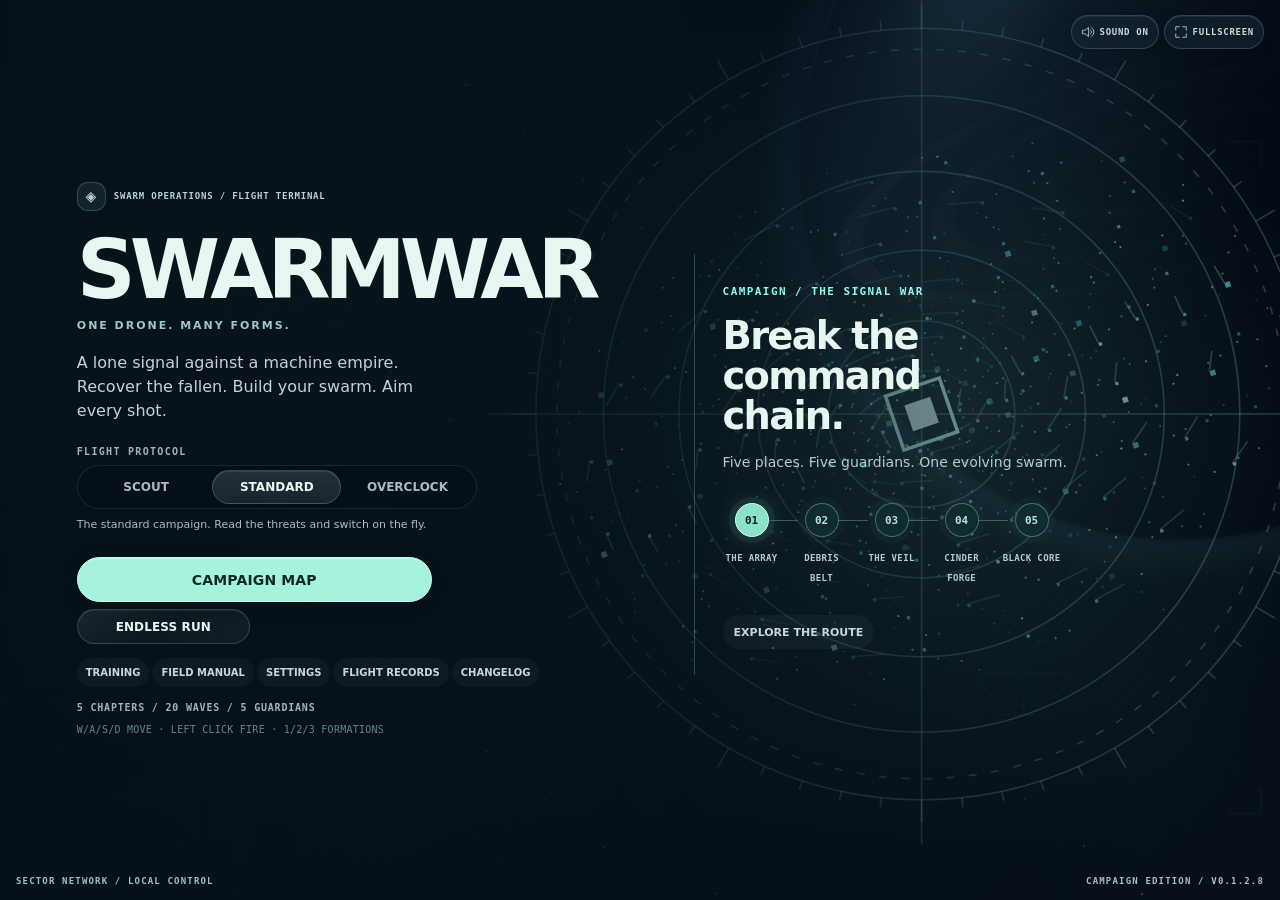
==== commit 3fccec65: "Release v0.1.2.8 orbital depth: parallax space, planets and shaded ships" ====
--- a/docs/index.html
+++ b/docs/index.html
@@ -4,7 +4,7 @@
 <meta charset="utf-8">
 <meta name="viewport" content="width=device-width, initial-scale=1, viewport-fit=cover">
 <meta name="theme-color" content="#071218">
-<meta name="application-version" content="0.1.2.7">
+<meta name="application-version" content="0.1.2.8">
 <title>SWARMWAR</title>
 <style>:root{
   color-scheme:dark;--bg:#071218;--paper:#e8f6f2;--muted:#9db5ba;--faint:#65858a;--edge:#79b7bb38;--cyan:#92f8eb;--gold:#ffd487;--salmon:#ff867f;
@@ -573,7 +573,7 @@
   legacyRun:'LEGACY RUN · NO CAMPAIGN RECORD',controlsDesktop:'{move} or arrows move · Mouse aims · Hold left click for Ring/Blades; Spear builds automatically, click/release to fire · {forms} select · {burst} Kamikaze · P pauses/resumes; H inspects while paused. Touch and gamepad controls are in Settings.',controlsTouch:'Drag left to move; drag right to aim and fire. Lift the right finger to release Spear. Tap the formation dock to switch or launch Kamikaze.',controlsPad:'Left stick moves · Right stick aims · RT holds fire; release RT for Spear · Bumpers switch · A launches Kamikaze · Start pauses.',
   inspectField:'VIEW FIELD',inspectHint:'PAUSED · H returns · P resumes',
   title:'SWARMWAR',tagline:'ONE DRONE. MANY FORMS.',
-  menuTag:'SWARM OPERATIONS / FLIGHT TERMINAL',menuCredit:'SECTOR NETWORK / LOCAL CONTROL',menuBuild:'CAMPAIGN EDITION / v0.1.2.7',
+  menuTag:'SWARM OPERATIONS / FLIGHT TERMINAL',menuCredit:'SECTOR NETWORK / LOCAL CONTROL',menuBuild:'CAMPAIGN EDITION / v0.1.2.8',
   quickControls:'{move} MOVE · LEFT CLICK FIRE · {forms} FORMATIONS',
   brief:'A lone signal against a machine empire. Recover the fallen. Build your swarm. Aim every shot.',
   campaignAction:'CAMPAIGN MAP',endlessAction:'ENDLESS RUN',rushAction:'BOSS RUSH',trainingAction:'TRAINING',trainingPassed:'TRAINING ✓',continueRun:'CONTINUE {kind}',savedStatus:'CHECKPOINT / {protocol} · SECTOR {n}',saveExit:'SAVE & EXIT',settings:'SETTINGS',manual:'FIELD MANUAL',records:'FLIGHT RECORDS',
@@ -597,7 +597,7 @@
   audio:'Sound effects',music:'Music',guide:'Tactical Guide',reduced:'Reduce flashes and shake',autoFull:'Enter fullscreen when deploying',
   audioHelp:'Weapons, pickups, hits, and alerts.',musicHelp:'Quiet synth score that builds as the fight escalates.',
   guideHelp:'Shows a formation and its key when a threat calls for a switch.',
-  reducedHelp:'Removes shake and softens motion and impact effects.',
+  reducedHelp:'Removes shake, star drift and extra background parallax; softens impact effects.',
   autoFullHelp:'Uses your browser’s fullscreen mode when available.',
   on:'ON',off:'OFF',
   campaign:'CAMPAIGN',endless:'ENDLESS',training:'TRAINING',rush:'BOSS RUSH',round:'SECTOR {n}',trainingCount:'DRILL {n} / 4',
@@ -739,6 +739,7 @@
 };
 
 const releaseNotes=[
+ {version:'0.1.2.8',date:'26 NOV 2026',title:'Orbital depth preview',items:['Three layers of parallax stars, shaded planetary horizons and faint nebula light give the arena a sense of depth.','Each chapter has its own celestial backdrop: a listening orbit, cratered moon, ringed gas giant, furnace world and eclipsed reactor.','Distant chapter architecture sits on a foreshortened lower plane. Ships have shaded hull edges and the player has a subtle engine halo.','The combat camera, manual aiming, hitboxes and all balance values are unchanged. Reduced Motion removes extra background parallax.']},
  {version:'0.1.2.7',date:'25 NOV 2026',title:'Standard campaign field fixes',items:['A quick Spear release now fires its stored rail immediately after Ring or Blades fire, using its own release cooldown.','The mouse formation dock yields to enemies beneath it as well as the player, keeping aimed shots on the battlefield.','Dash and recovery guidance names the current guardian, including the Crucible.','Formation input during sector-clear animations no longer shows a false drone requirement. Combat notices clear when leaving the playfield.','A fresh public Standard campaign cleared all five chapters with manual aim and fire, inspection pauses and zero checkpoint retries. Enemy damage, hazard timing and upgrade values are unchanged.']},
  {version:'0.1.2.6',date:'25 NOV 2026',title:'Clearer combat lanes',items:['Moving-wall corridors have a mint tint, stronger boundaries and direction marks when the opening is outside the camera.','Offscreen beam and broken-ring sources show their release countdown at the arena edge, independently of formation advice.','Encounter announcements fade when a player or enemy sits beneath them. The formation dock fades over the core and lets mouse shots pass through while keyboard shortcuts remain available.','Guardian health now shows its exposed, shielded or enraged state. Frozen inspection leaves the boss meter visible.','Enemy damage, attack timing, weapon values, upgrade values and difficulty rules are unchanged.']},
  {version:'0.1.2.5',date:'25 NOV 2026',title:'First preview release',items:['Five chapters, twenty waves, five guardians and nineteen upgrade choices. Explore the campaign map or practice a chapter.','Spear builds its rail automatically while equipped. Aim and click/release to launch it; charge never fires by itself.','Stored rail charge survives formation changes, pause and pointer cancellation. Quick clicks are registered between frames.','Ring always fires a straight 28-damage center shot, with weaker extra fan bolts. Defeat advice respects locked formations.','A short draft input guard prevents carried combat clicks from selecting modules or aborting.','P toggles pause without leaving fullscreen. View Field retains weapon and threat markers while frozen.','Changing the play area pauses combat and clears held input. Space remains the payload key even if a combat button has focus.','Guardian arrivals show one phase label and clear advice left over from the previous wave.']},
@@ -1848,6 +1849,8 @@
   const families={wave:'#f6a9c6',sweep:'#ff9caa',debris:'#e3c3a4',surge:'#ff9acd',skimmer:'#ff9c87',sentry:'#ffac91',ram:'#ff8a83',splitter:'#f4a2c6',mine:'#f9c478',
     pulsar:'#f6a9c6',weaver:'#ffc48b',bulwark:'#d4b5ff',prism:'#f7a1eb',warden:'#ff8b82',reaver:'#ff97bb',sovereign:'#ffd4e8'};
   const starfield=Array.from({length:160},(_,i)=>[((i*293.783)%997)/997,((i*181.673)%991)/991,((i*67)%90)/100]);
+  const spaceBodies={array:[.84,.24,.34,'#3b647a'],belt:[.12,.64,.31,'#635969'],veil:[.82,.26,.44,'#365c82'],forge:[.83,.78,.40,'#755344'],core:[.58,.44,.40,'#514260']};
+  const starDepth=[.08,.22,.48];
   const svgPaths={
     ring:'<circle cx="16" cy="16" r="10"/><circle cx="16" cy="16" r="3"/><path d="M16 2v7m0 14v7M2 16h7m14 0h7"/>',
     spear:'<path d="m28 16-21-9 6 9-6 9zM13 16H2m25 0H17"/>',
@@ -1901,9 +1904,80 @@
   function project(view,u,v){return {x:view.x+u*view.w,y:view.y+v*view.h};}
   function create(canvas){
     const c=canvas.getContext('2d',{alpha:false});
-    const background=document.createElement('canvas'),grid=background.getContext('2d',{alpha:false});
+    const background=document.createElement('canvas'),grid=background.getContext('2d');
+    const sky=document.createElement('canvas'),space=sky.getContext('2d',{alpha:false});
     let bw=0,bh=0,theme=null,droneVisuals=[],lastKey='',lastGame=null;
     const cachedShapes={};
+
+    function bakeSpace(w,h,zone){
+      sky.width=background.width;sky.height=background.height;
+      space.setTransform(sky.width/w,0,0,sky.height/h,0,0);
+      space.fillStyle='#030710';space.fillRect(0,0,w,h);
+      // Cached light and planet surfaces: no per-frame blur or texture allocation.
+      for(const [u,v,r,color] of [[.21,.35,.72,zone.palette[1]+'ba'],[.83,.77,.52,zone.palette[2]+'13']]){
+        const haze=space.createRadialGradient(w*u,h*v,0,w*u,h*v,Math.max(w,h)*r);
+        haze.addColorStop(0,color);haze.addColorStop(1,'#03071000');space.fillStyle=haze;space.fillRect(0,0,w,h);
+      }
+      const [u,v,size,lit]=spaceBodies[zone.id],x=w*u,y=h*v,r=Math.min(w,h)*size;
+      const orbit=(front=false)=>{
+        space.save();space.translate(x,y);space.rotate(-.28);space.scale(1,.25);
+        space.strokeStyle=front?'#738ea13d':'#738ea125';space.lineWidth=front?3:5;
+        space.beginPath();space.arc(0,0,r*1.65,front?0:Math.PI,front?Math.PI:TAU);space.stroke();
+        space.lineWidth=1;space.beginPath();space.arc(0,0,r*1.78,front?0:Math.PI,front?Math.PI:TAU);space.stroke();space.restore();
+      };
+      if(zone.id==='veil'||zone.id==='core')orbit();
+      const atmosphere=space.createRadialGradient(x,y,r*.96,x,y,r*1.12);
+      atmosphere.addColorStop(0,lit+'00');atmosphere.addColorStop(.42,lit+'32');atmosphere.addColorStop(1,lit+'00');
+      space.fillStyle=atmosphere;circle(space,x,y,r*1.12);space.fill();
+      const surface=space.createRadialGradient(x-r*.48,y-r*.5,r*.03,x,y,r*1.09);
+      surface.addColorStop(0,lit);surface.addColorStop(.48,zone.id==='forge'?'#251d23':'#182736');surface.addColorStop(1,'#040812');
+      space.fillStyle=surface;circle(space,x,y,r);space.fill();
+      space.save();circle(space,x,y,r);space.clip();
+      if(zone.id==='belt'){
+        for(let i=0;i<14;i++){
+          const a=i*2.39996,d=r*(.18+(i%5)*.16),cr=r*(.055+(i%3)*.025),px=x+Math.cos(a)*d,py=y+Math.sin(a)*d;
+          space.fillStyle='#080d1880';circle(space,px,py,cr);space.fill();space.strokeStyle='#a4a0aa24';space.lineWidth=1;space.beginPath();space.arc(px,py,cr,.9,3.8);space.stroke();
+        }
+      }else if(zone.id==='forge'){
+        // Night-side furnace seams stay far dimmer than live orange telegraphs.
+        space.strokeStyle='#aa70462b';space.lineWidth=1.2;
+        for(let i=0;i<7;i++){const yy=y-r*.6+i*r*.21;line(space,x-r*.7,yy,x+r*.18,yy+r*.14);line(space,x+r*.18,yy+r*.14,x+r*.4,yy-r*.1);}
+      }else{
+        space.save();space.translate(x,y);space.rotate(-.28);space.scale(1,.31);
+        space.strokeStyle='#b2c9d011';space.lineWidth=r*.065;
+        for(const k of [.35,.65,.9])ring(space,0,0,r*k);space.restore();
+      }
+      const night=space.createRadialGradient(x+r*.46,y+r*.20,r*.3,x+r*.3,y+r*.15,r*1.2);
+      night.addColorStop(0,'#02050ee8');night.addColorStop(.63,'#02050e95');night.addColorStop(1,'#02050e00');
+      space.fillStyle=night;space.fillRect(x-r,y-r,r*2,r*2);space.restore();
+      space.strokeStyle=lit+'55';space.lineWidth=.9;space.beginPath();space.arc(x,y,r,3.35,5.35);space.stroke();
+      if(zone.id==='veil'||zone.id==='core')orbit(true);
+      // A dark outer falloff keeps bright scenery away from the HUD and arena edge.
+      const falloff=space.createRadialGradient(w*.5,h*.5,Math.min(w,h)*.28,w*.5,h*.5,Math.hypot(w,h)*.65);
+      falloff.addColorStop(0,'#02050e00');falloff.addColorStop(1,'#02050e9c');space.fillStyle=falloff;space.fillRect(0,0,w,h);
+    }
+
+    function depthBackdrop(g,view,state){
+      const cx=view.x+view.w*.5,cy=view.y+view.h*.5,parallax=state.reduced?0:1,dx=(cx-g.w*.5)*parallax,dy=(cy-g.h*.5)*parallax;
+      const skyX=view.x-view.w*.12-dx*.055,skyY=view.y-view.h*.12-dy*.055,skyW=view.w*1.24,skyH=view.h*1.24;
+      c.drawImage(sky,skyX,skyY,skyW,skyH);
+      const [bu,bv,bs]=spaceBodies[theme.id],planetX=skyX+skyW*bu,planetY=skyY+skyH*bv,planetR=Math.min(skyW,skyH)*bs;
+      const wrap=(n,size)=>((n%size)+size)%size;
+      const drift=state.reduced?0:state.menu?state.wall:g.t;
+      // Camera translation, not pointer aim, supplies parallax. The play plane never tilts.
+      for(const [i,star] of starfield.entries()){
+        const [u,v,a]=star,layer=i%3,depth=starDepth[layer],margin=16;
+        const x=view.x+wrap(u*(view.w+margin*2)-dx*depth-drift*depth*.5,view.w+margin*2)-margin;
+        const y=view.y+wrap(v*(view.h+margin*2)-dy*depth+drift*depth*.22,view.h+margin*2)-margin;
+        if((x-planetX)**2+(y-planetY)**2<planetR**2)continue;
+        const r=layer===0?.42:layer===1?.64:.9;
+        c.fillStyle=layer===2?'#b1c4d57a':layer===1?'#a2b7cf51':'#8eabc535';c.fillRect(x,y,r,r);
+        if(a>.8&&layer===2){c.fillStyle='#b1c4d51b';c.fillRect(x-2,y,5,.6);c.fillRect(x,y-2,.6,5);}
+      }
+      // Orbital architecture sits on a lower, foreshortened plane. It has no hitboxes.
+      c.save();c.translate(cx,cy);c.scale(1,.78);c.translate(-cx+dx*.38,-cy+dy*.38+22);
+      c.globalAlpha=.30;c.drawImage(background,0,0,g.w,g.h);c.restore();
+    }
 
     function bake(w,h,zone){
       if(w===bw&&h===bh&&theme===zone)return;
@@ -1911,12 +1985,10 @@
       const s=Math.min(1,1600/Math.max(w,h));
       background.width=Math.ceil(w*s);background.height=Math.ceil(h*s);
       grid.setTransform(background.width/w,0,0,background.height/h,0,0);
-      const [dark,light,accent]=zone.palette;
-      const gradient=grid.createRadialGradient(w*.61,h*.42,10,w*.53,h*.50,Math.hypot(w,h)*.62);
-      gradient.addColorStop(0,light);gradient.addColorStop(1,dark);
-      grid.fillStyle=gradient;grid.fillRect(0,0,w,h);
-      const spacing=zone.id==='belt'?38:32;
-      grid.strokeStyle=accent+'16';grid.lineWidth=1;grid.beginPath();
+      bakeSpace(w,h,zone);
+      const [dark,,accent]=zone.palette;
+      const spacing=zone.id==='belt'?76:64;
+      grid.strokeStyle=accent+'0d';grid.lineWidth=1;grid.beginPath();
       for(let x=spacing;x<w;x+=spacing){grid.moveTo(x,0);grid.lineTo(x,h);}
       for(let y=spacing;y<h;y+=spacing){grid.moveTo(0,y);grid.lineTo(w,y);}
       grid.stroke();
@@ -1971,9 +2043,6 @@
         grid.setLineDash([6,8]);line(grid,w*.57,0,w*.57,h);line(grid,0,h*.48,w,h*.48);grid.setLineDash([]);
       }
       // Keep scenery a quiet layer below telegraphs and enemies.
-      grid.fillStyle=dark+'78';grid.fillRect(0,0,w,h);
-      grid.fillStyle=accent+'26';
-      for(const [x,y,a] of starfield)grid.fillRect(x*w,y*h,a>.70?2:1.05,a>.70?2:1.05);
       grid.strokeStyle=accent+'46';grid.lineWidth=1.1;
       for(const [x,y,a,b] of [[12,12,1,1],[w-12,12,-1,1],[12,h-12,1,-1],[w-12,h-12,-1,-1]]){
         grid.beginPath();grid.moveTo(x+a*21,y);grid.lineTo(x,y);grid.lineTo(x,y+b*21);grid.stroke();
@@ -2129,13 +2198,16 @@
           ring(c,e.x,e.y,e.r+7+(.35-age)*62);
           c.globalAlpha=.38+age*1.77;
         }
+        const flash=!reduce&&e.flash>g.t,wind=e.wind>g.t,col=e.boss&&Swarm.sector(g).id==='veil'?'#d2b5ff':e.boss&&Swarm.sector(g).id==='forge'?'#ffc28a':families[e.type];
+        const points=cachedShapes[e.type]??=(enemyShapes[e.type](e.r)),depth=e.boss?5:3;
+        c.save();c.translate(e.x+1.5,e.y+depth);c.rotate(e.angle);
+        c.fillStyle='#050912';c.strokeStyle=col+'48';c.lineWidth=1.2;path(c,points);c.fill();c.stroke();c.restore();
         c.save();c.translate(e.x,e.y);c.rotate(e.angle);
-        const flash=!reduce&&e.flash>g.t,wind=e.wind>g.t,col=e.boss&&Swarm.sector(g).id==='veil'?'#d2b5ff':e.boss&&Swarm.sector(g).id==='forge'?'#ffc28a':families[e.type];
         c.lineWidth=e.boss?2.7:1.75;
         c.strokeStyle=flash?(e.hitKind==='spear'?'#c8fff5':e.hitKind==='blade'?'#d5ff9d':'#fff7ec'):wind?'#ffe0a2':col;
-        c.fillStyle=flash?'#ffb1a88a':col+'2d';
-        const points=cachedShapes[e.type]??=(enemyShapes[e.type](e.r));
+        c.fillStyle=flash?'#ffb1a88a':'#141824e8';
         path(c,points);c.fill();c.stroke();
+        c.fillStyle=col+'18';path(c,points);c.fill();
         if(e.departAt!==undefined){c.globalAlpha=.38;c.strokeStyle='#9bf4de';}
         if(e.boss||e.type==='prism'||e.type==='sentry'){
           c.strokeStyle=col;ring(c,0,0,e.r*(e.boss?.43:.32));
@@ -2258,8 +2330,12 @@
         triangle(c,d.x+dx*4.8,d.y+dy*4.8,d.x-dx*3.3-dy*2.4,d.y-dy*3.3+dx*2.4,d.x-dx*3.3+dy*2.4,d.y-dy*3.3-dx*2.4);c.fill();
       }
       c.globalAlpha=!state.reduced&&p.inv>0&&Math.floor(p.inv*15)%2?.66:1;
+      const engine=c.createRadialGradient(p.x-cos*12,p.y-sin*12,1,p.x-cos*12,p.y-sin*12,25);
+      engine.addColorStop(0,'#7cefdc22');engine.addColorStop(1,'#7cefdc00');c.fillStyle=engine;circle(c,p.x-cos*12,p.y-sin*12,25);c.fill();
       c.translate(p.x,p.y);c.rotate(ang);
       c.fillStyle='#06141b';circle(c,0,0,18);c.fill();c.strokeStyle='#c5fff39c';c.lineWidth=.8;ring(c,0,0,18);
+      c.fillStyle='#133039';path(c,[[14,3],[-8,-6],[-4,3],[-8,12]]);c.fill();
+      c.fillStyle='#10212b';path(c,[[14,0],[-8,-9],[-4,0],[-8,9]]);c.fill();
       c.strokeStyle='#eafffa';c.lineWidth=1.75;path(c,[[14,0],[-8,-9],[-4,0],[-8,9]]);c.stroke();
       c.fillStyle='#cafff3';path(c,[[7,0],[-4,-4],[-2,0],[-4,4]]);c.fill();
       c.restore();
@@ -2368,7 +2444,7 @@
       const view=state.menu?{x:0,y:0,w:g.w,h:g.h}:camera(g);
       const sx=canvas.width/view.w,sy=canvas.height/view.h;
       c.setTransform(sx,0,0,sy,-view.x*sx,-view.y*sy);
-      c.drawImage(background,0,0,g.w,g.h);
+      depthBackdrop(g,view,state);
       if(state.menu){menuArt(g.w,g.h,state.wall,state.reduced);return;}
       const key=g.round+':'+(g.training?.index??'-');
       if(key!==lastKey||g!==lastGame){lastKey=key;lastGame=g;droneVisuals=[];}
@@ -2377,18 +2453,6 @@
         const shake=Math.max(0,(g.hurtFlash-g.t)/.38);
         c.translate(Math.sin(g.t*97)*shake*5,Math.cos(g.t*76)*shake*4);
       }
-      // Subtle motion gives each place its own rhythm without hiding combat silhouettes.
-      c.save();c.strokeStyle=zone.palette[2]+'19';c.lineWidth=1.3;
-      if(zone.id==='array'){
-        c.translate(g.w*.57,g.h*.48);c.rotate(state.reduced?0:g.t*.13);
-        for(const r of [160,230,310]){c.beginPath();c.arc(0,0,r,-.09,.09);c.stroke();}
-      }else if(zone.id==='belt'){
-        for(let i=0;i<11;i++){const x=(i*137+(state.reduced?0:g.t*9))%(g.w+60)-30,y=(i*173)%g.h;line(c,x,y,x-9,y+4);}
-      }else{
-        const k=state.reduced?.5:.5+.5*Math.sin(g.t*1.8);
-        c.globalAlpha=.25+k*.6;ring(c,g.w*.5,g.h*.5,64+k*11);
-      }
-      c.restore();
       for(const f of g.fields){
         c.save();c.fillStyle=f.type==='cryo'?'#72d9ff22':'#a2ffe112';circle(c,f.x,f.y,f.radius);c.fill();c.strokeStyle=f.type==='cryo'?'#9eeaffc9':'#aff4d991';c.lineWidth=1.5;c.setLineDash([2,5]);ring(c,f.x,f.y,f.radius);
         if(f.type==='cryo'){c.setLineDash([]);for(let i=0;i<6;i++){const a=i*Math.PI/3;line(c,f.x+Math.cos(a)*5,f.y+Math.sin(a)*5,f.x+Math.cos(a)*14,f.y+Math.sin(a)*14);}}
